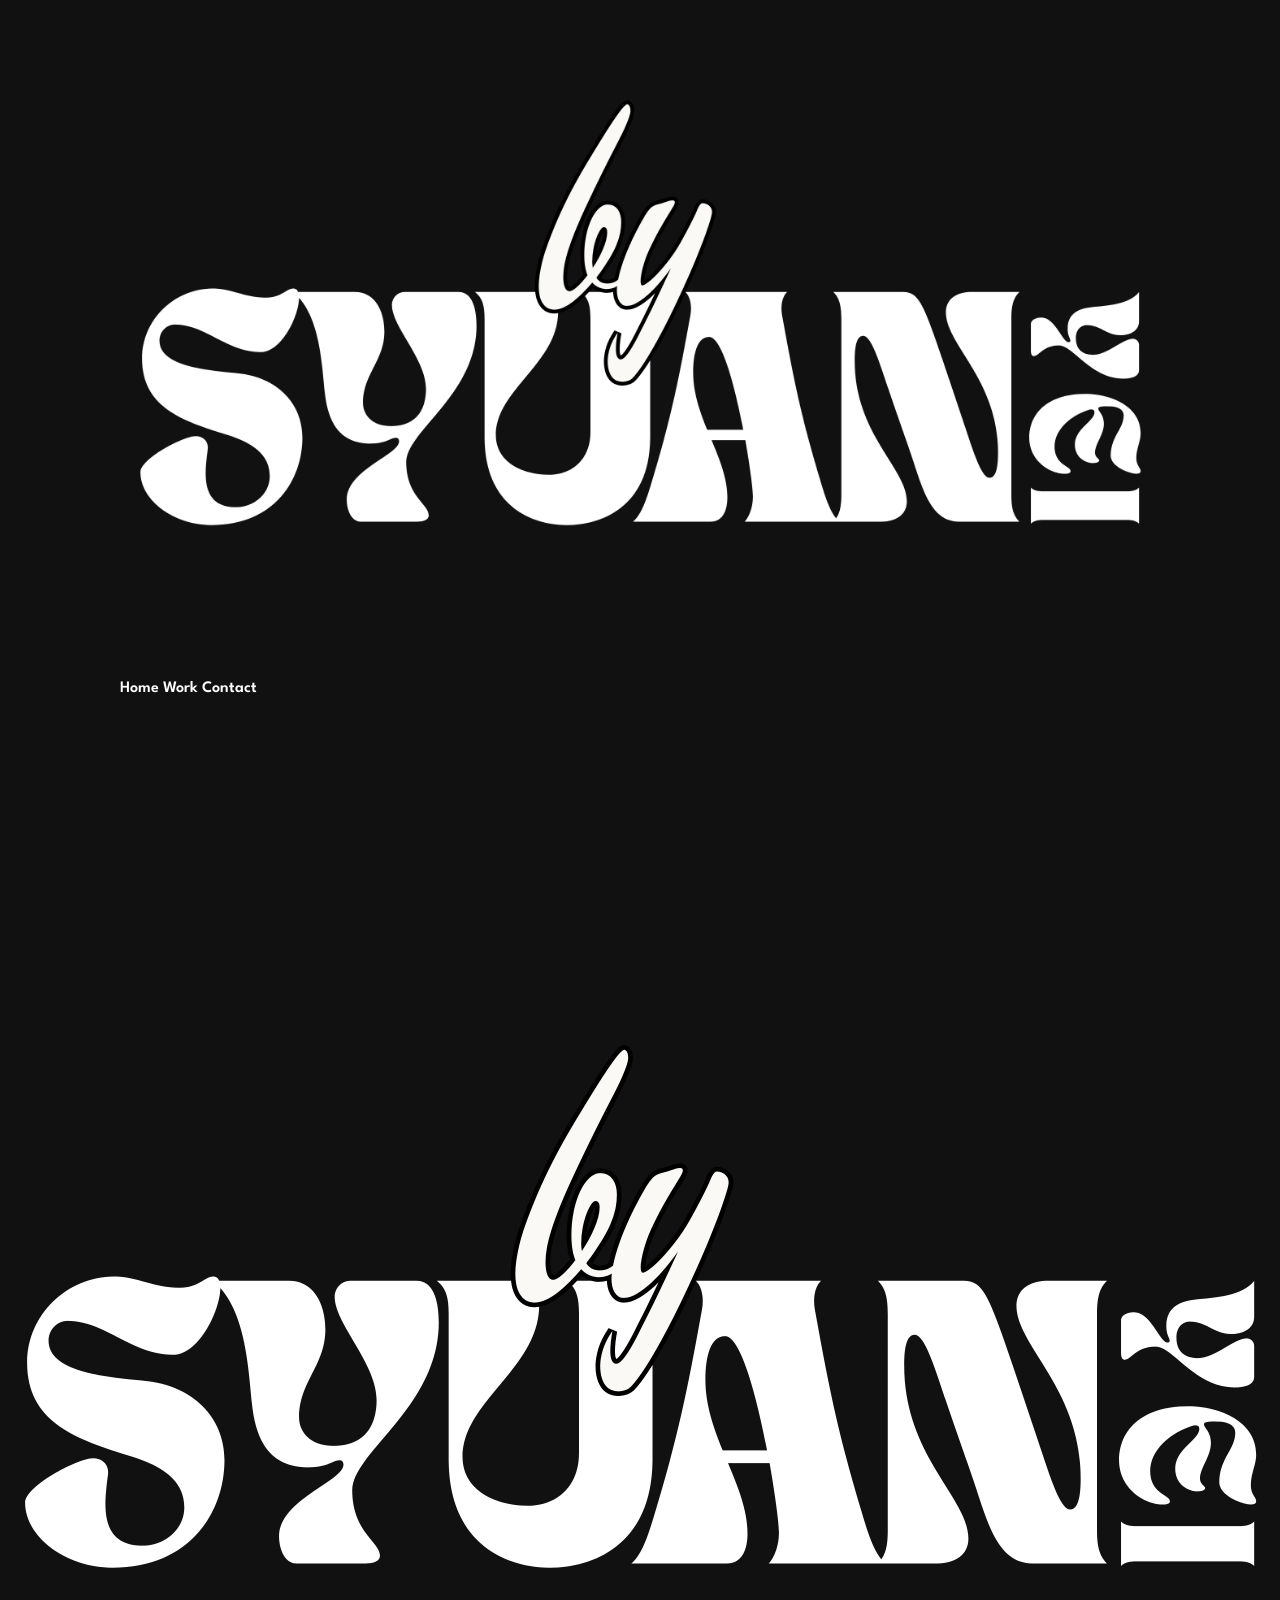
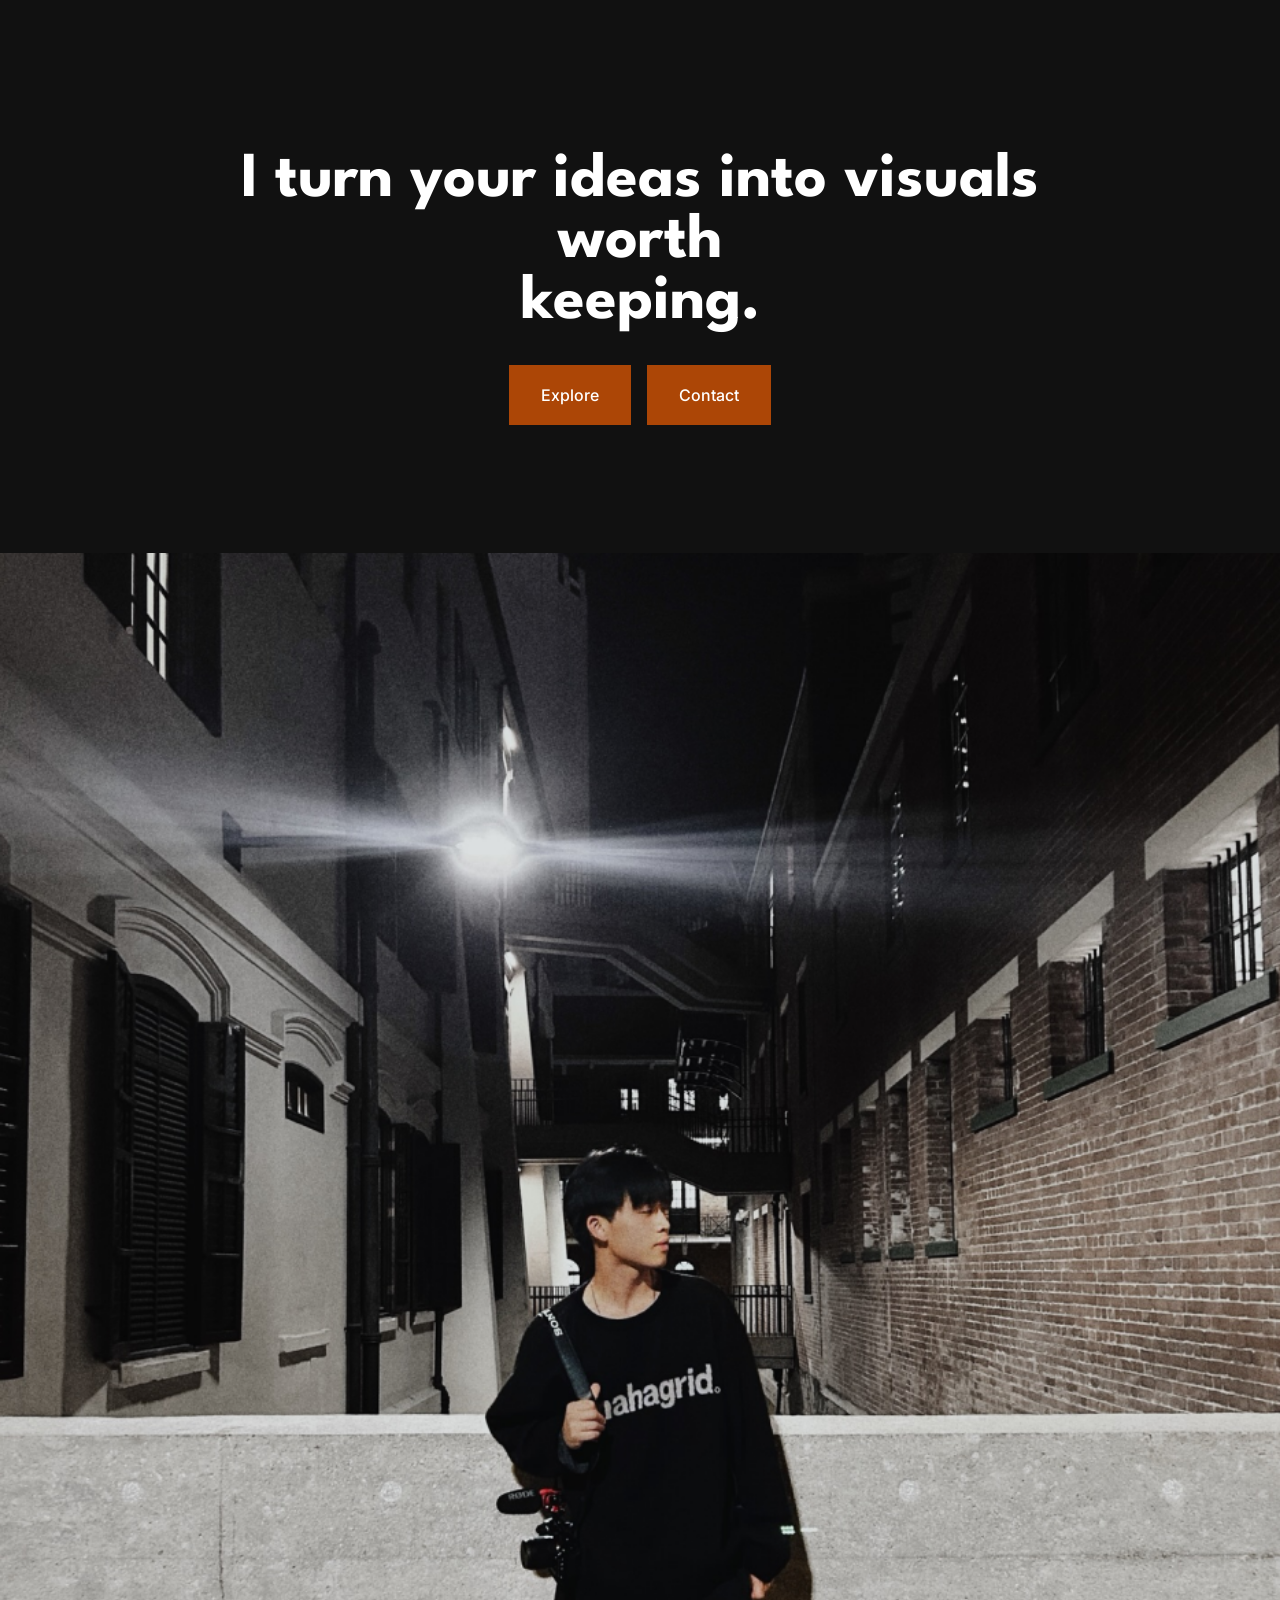
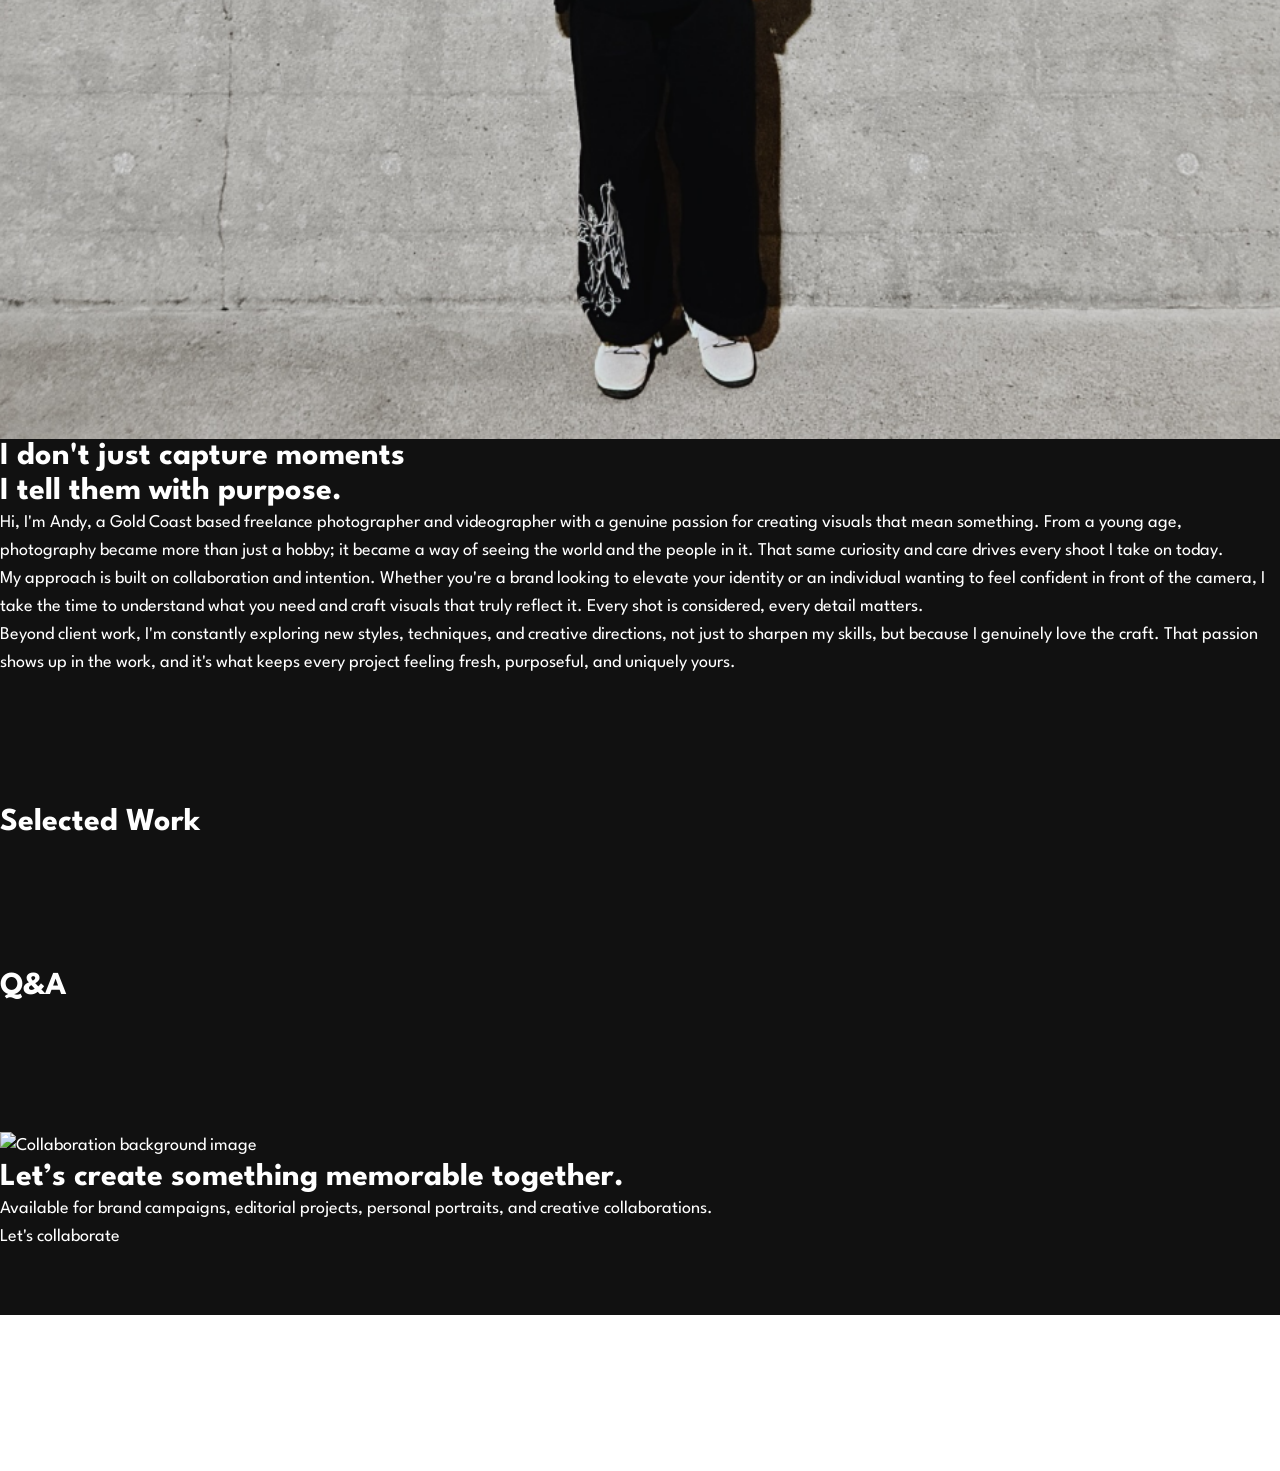
==== index.html @ 0659a0eb "Update index.html" ====
<!DOCTYPE html>
<html lang="en">
<head>
    <meta charset="UTF-8">
    <meta name="viewport" content="width=device-width, initial-scale=1.0">
    <title>BySyuan | Photography & Videography</title>
    <link rel="stylesheet" href="styles.css">
</head>
<body>

    <!-- Header -->
    <header class="site-header">
        <nav class="main-navigation">
            <a href="index.html" class="brand-logo">
                <img src="assets/images/logo.png" alt="BySyuan logo" class="nav-logo-image">
            </a>
            <div class="nav-links">
                <a href="#home">Home</a>
                <a href="#work">Work</a>
                <a href="#contact">Contact</a>
            </div>
        </nav>
    </header>

    <main class="homepage-content">

        <!-- Hero Section -->
        <section class="hero-section">
            <video class="hero-video" autoplay muted loop playsinline>
                <source src="assets/videos/hero reel.mp4" type="video/mp4">
            </video>

            <div class="hero-overlay"></div>

            <div class="hero-content-container">
                <div class="hero-brand-block">
                    <img src="assets/images/logo.png" alt="BySyuan logo" class="brand-mark-logo">
                </div>

                <div class="hero-text-content">
                    <h1 class="hero-heading">
                        I turn your ideas into visuals worth<br>
                        <span class="hero-break">keeping.</span>
                    </h1>
                    <div class="hero-actions">
                        <a href="#selected-work" class="cta-link cta-link--orange">Explore</a>
                        <a href="#contact" class="cta-link cta-link--white">Contact</a>
                    </div>
                </div>
            </div>
        </section>

        

        <!-- About Section -->
        <section class="about-section">
            <div class="about-wrapper">
                <div class="about-media-container">
                    <figure class="portrait-figure">
                        <img src="assets/images/about.png" alt="About photo" class="about-photo">
                    </figure>
                </div>
                <div class="about-content-container">
                    <h2 class="about-heading">I don't just capture moments<br>I tell them with purpose.</h2>

                    <p class="about-paragraph">Hi, I'm Andy, a Gold Coast based freelance photographer and videographer with a genuine passion for creating visuals that mean something. From a young age, photography became more than just a hobby; it became a way of seeing the world and the people in it. That same curiosity and care drives every shoot I take on today.</p>

                    <p class="about-paragraph">My approach is built on collaboration and intention. Whether you're a brand looking to elevate your identity or an individual wanting to feel confident in front of the camera, I take the time to understand what you need and craft visuals that truly reflect it. Every shot is considered, every detail matters.</p>

                    <p class="about-paragraph">Beyond client work, I'm constantly exploring new styles, techniques, and creative directions, not just to sharpen my skills, but because I genuinely love the craft. That passion shows up in the work, and it's what keeps every project feeling fresh, purposeful, and uniquely yours.</p>
                </div>
            </div>
        </section>

        <!-- Selected Work Section -->
        <section id="selected-work" class="selected-work-section">
            <div class="selected-work-wrapper">
                <header class="section-heading-block">
                    <h2 class="section-heading">Selected Work</h2>
                </header>
                <div class="projects-grid"></div>
            </div>
        </section>

        <!-- Q&A Section -->
        <section class="faq-section">
            <div class="faq-wrapper">
                <h2 class="faq-heading">Q&amp;A</h2>
            </div>
        </section>

        <!-- Collaboration CTA Section -->
        <section id="contact" class="collaboration-section">
            <figure class="collaboration-background-media">
                <img src="placeholder-collaboration.jpg" alt="Collaboration background image">
            </figure>
            <div class="collaboration-content-wrapper">
                <h2 class="collaboration-heading">Let’s create something memorable together.</h2>
                <p class="collaboration-supporting-copy">Available for brand campaigns, editorial projects, personal portraits, and creative collaborations.</p>
                <a href="mailto:hello@example.com" class="collaboration-link">Let's collaborate</a>
            </div>
        </section>

    </main>

    <!-- Footer -->
    <footer class="site-footer">
        <div class="footer-wrapper">
            <div class="footer-brand-area"><a href="index.html" class="footer-brand-link">BySyuan</a></div>
        </div>
    </footer>

</body>
</html>
---- styles.css ----
/* =====================================
   BYSYUAN DESIGN SYSTEM
===================================== */

@import url('https://fonts.googleapis.com/css2?family=Inter:wght@400;500;600&family=League+Spartan:wght@400;500;600;700;800&family=Roboto+Mono:wght@400;500&display=swap');

:root {

    /* Colours */
    --color-primary: #ffffff;
    --color-secondary: #DECFC2;
    --color-bg: #111111;
    --color-text: #ffffff;
    --color-nav-bg: #111111;
    --color-cta: #AC4606;
    --color-accent: #AC4606;

    /* Spacing */
    --space-xs: 4px;
    --space-sm: 8px;
    --space-md: 16px;
    --space-lg: 24px;
    --space-xl: 32px;
    --space-2xl: 48px;
    --space-3xl: 64px;

}

/* =====================================
   RESET
===================================== */

* {
    margin: 0;
    padding: 0;
    box-sizing: border-box;
}

body {
    background: var(--color-bg);
    color: var(--color-text);
    font-family: 'League Spartan', sans-serif;
    font-size: 18px;
    line-height: 28px;
}

img {
    display: block;
    width: 100%;
    height: auto;
}

a {
    text-decoration: none;
    color: inherit;
}

ul {
    list-style: none;
}

/* =====================================
   TYPOGRAPHY
===================================== */

h1 {
    font-family: 'League Spartan', sans-serif;
    font-size: 64px;
    line-height: 0.95;
    font-weight: 700;
    color: var(--color-primary);
}

h2 {
    font-family: 'League Spartan', sans-serif;
    font-size: 32px;
    line-height: 1.1;
    font-weight: 700;
    color: var(--color-primary);
}

h3 {
    font-family: 'League Spartan', sans-serif;
    font-size: 24px;
    font-weight: 600;
}

p {
    font-family: 'League Spartan', sans-serif;
    font-size: 18px;
    line-height: 28px;
}

.hero-description,
.project-description,
.faq-answer,
.footer-copy {
    font-family: 'Inter', sans-serif;
}

.project-meta,
.tag,
.metadata {
    font-family: 'Roboto Mono', monospace;
    font-size: 12px;
}

/* =====================================
   LAYOUT
===================================== */

.main-content {
    max-width: 1440px;
    margin: 0 auto;
    padding: 0 120px;
}

section {
    padding: var(--space-3xl) 0;
}

/* =====================================
   HEADER
===================================== */

.site-header {
    background: var(--color-nav-bg);
}

.main-navigation {
    max-width: 1440px;
    margin: 0 auto;
    padding: var(--space-lg) 120px;
}

.main-navigation ul {
    display: flex;
    align-items: center;
    gap: var(--space-xl);
}

.main-navigation a,
.main-navigation li {
    color: #ffffff;
    font-family: 'League Spartan', sans-serif;
    font-size: 16px;
    font-weight: 600;
}

/* =====================================
   HERO
===================================== */

.hero-section {
    padding-top: var(--space-3xl);
    padding-bottom: var(--space-3xl);
}

.hero-section h1 {
    max-width: 900px;
    margin-bottom: var(--space-xl);
}

.hero-section p {
    max-width: 640px;
    margin-bottom: var(--space-2xl);
}

.hero-content-container {
    text-align: center;
    margin: 0 auto;
}

.hero-heading {
    text-align: center;
    max-width: 1100px;
    margin: 0 auto 24px;
}

.hero-break {
    display: block;
}

.hero-actions {
    display: flex;
    justify-content: center;
    align-items: center;
    gap: 16px;
    margin-top: 32px;
}

.hero-supporting-copy {
    max-width: 700px;
    margin: 0 auto 32px;
    text-align: center;
}

/* =====================================
   BUTTONS
===================================== */

.cta-button,
.hero-section a {
    display: inline-block;
    background: var(--color-cta);
    color: #ffffff;
    padding: var(--space-md) var(--space-xl);
    font-family: 'Inter', sans-serif;
    font-size: 16px;
    font-weight: 500;
}

/* =====================================
   FEATURES
===================================== */

.features-section {
    display: flex;
    gap: var(--space-2xl);
}

.feature-card {
    flex: 1;
    background: var(--color-secondary);
    padding: var(--space-xl);
}

.feature-card h2 {
    margin-bottom: var(--space-md);
}

/* =====================================
   GALLERY
===================================== */

.gallery-section {
    display: grid;
    grid-template-columns: repeat(3, 1fr);
    gap: var(--space-xl);
}

.gallery-item {
    background: var(--color-secondary);
}

.gallery-item img {
    display: block;
    width: 100%;
    height: auto;
}

/* =====================================
   PROJECT STYLE BLOCKS
===================================== */

.project-card,
.content-card {
    background: var(--color-secondary);
    padding: var(--space-xl);
}

.project-card h3,
.content-card h3 {
    margin-bottom: var(--space-md);
}

.project-card p,
.content-card p {
    margin-top: var(--space-sm);
}

/* =====================================
   FAQ
===================================== */

.faq-section {
    padding-top: var(--space-3xl);
    padding-bottom: var(--space-3xl);
}

.faq-item {
    margin-bottom: var(--space-xl);
}

.faq-item summary {
    font-family: 'League Spartan', sans-serif;
    font-size: 24px;
    font-weight: 600;
    margin-bottom: var(--space-md);
}

.faq-answer {
    margin-top: var(--space-md);
}

/* =====================================
   FOOTER
===================================== */

.site-footer {
    background: var(--color-primary);
    color: #ffffff;
    padding: var(--space-3xl) 120px;
}

.site-footer p,
.site-footer a,
.site-footer li {
    color: #ffffff;
}

.footer-navigation {
    margin-top: var(--space-xl);
    margin-bottom: var(--space-xl);
}

.footer-navigation ul {
    display: flex;
    gap: var(--space-xl);
}

.social-media {
    display: flex;
    gap: var(--space-lg);
}
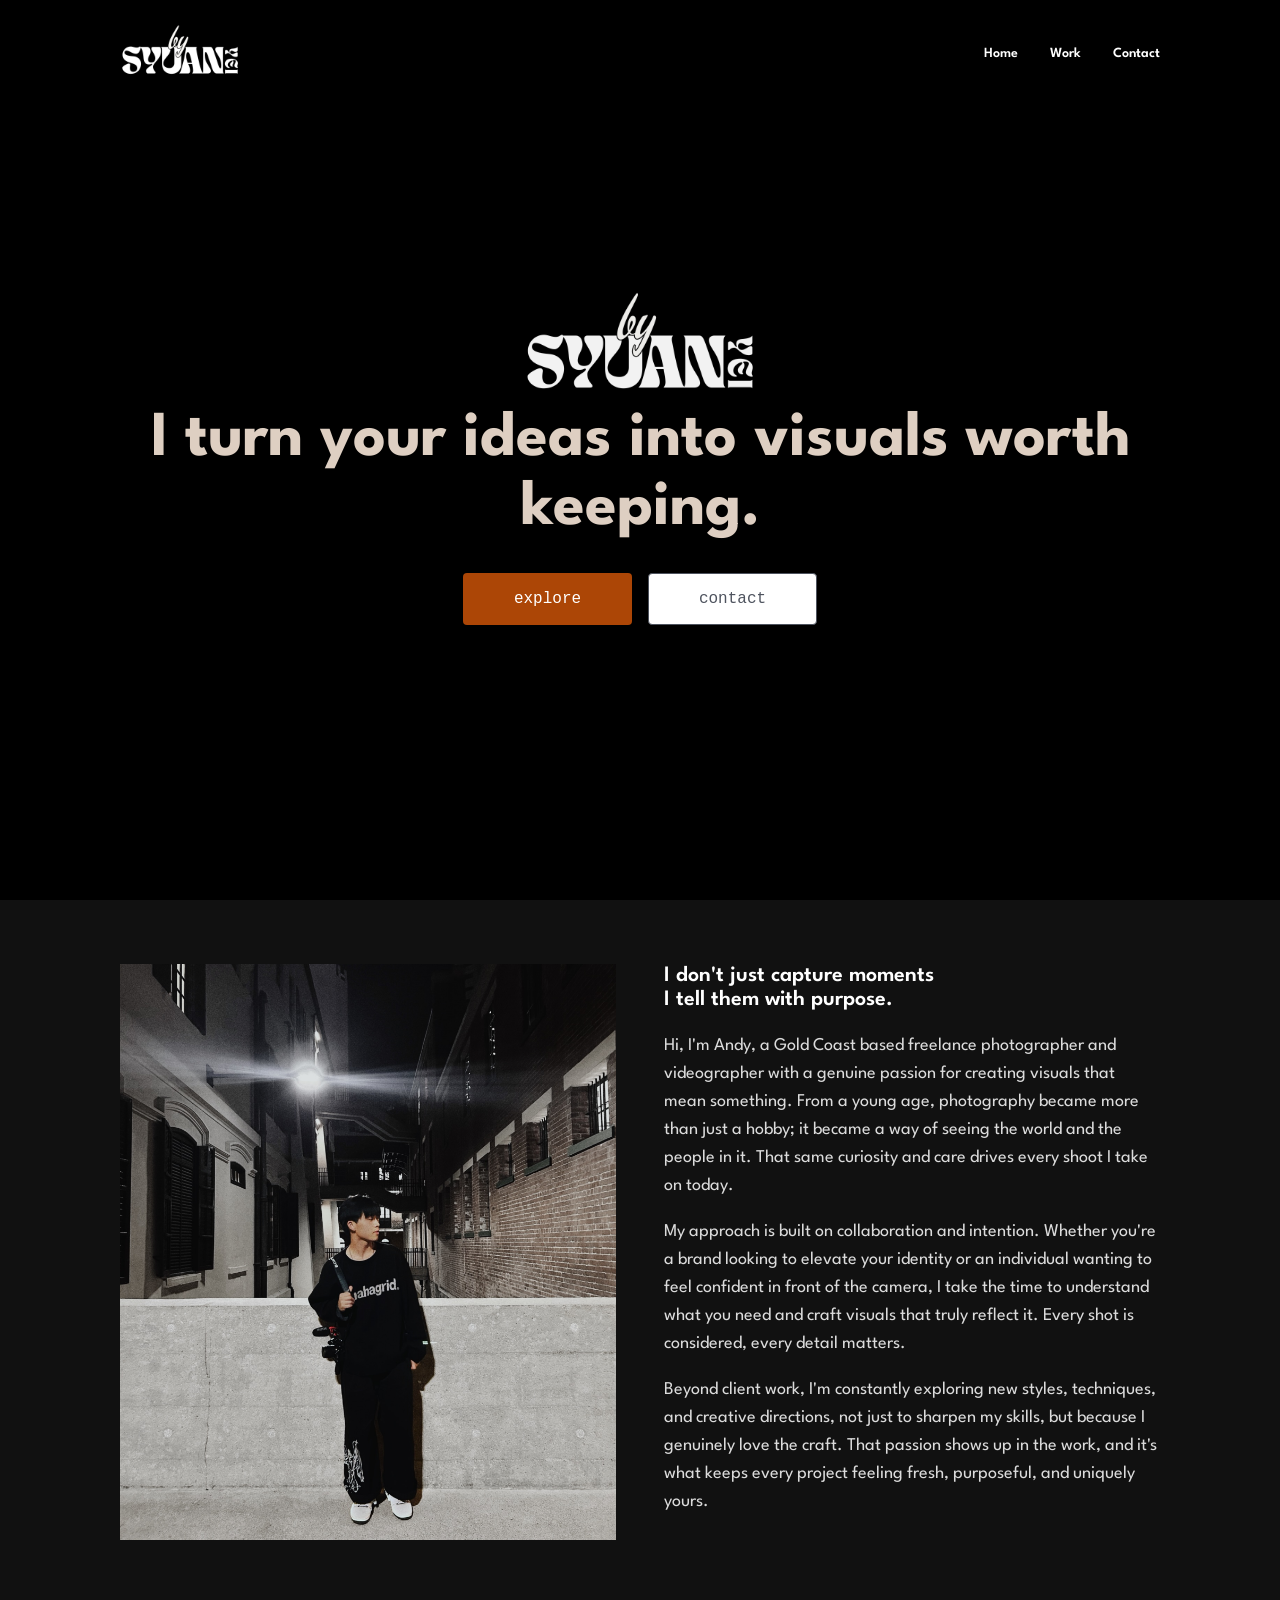
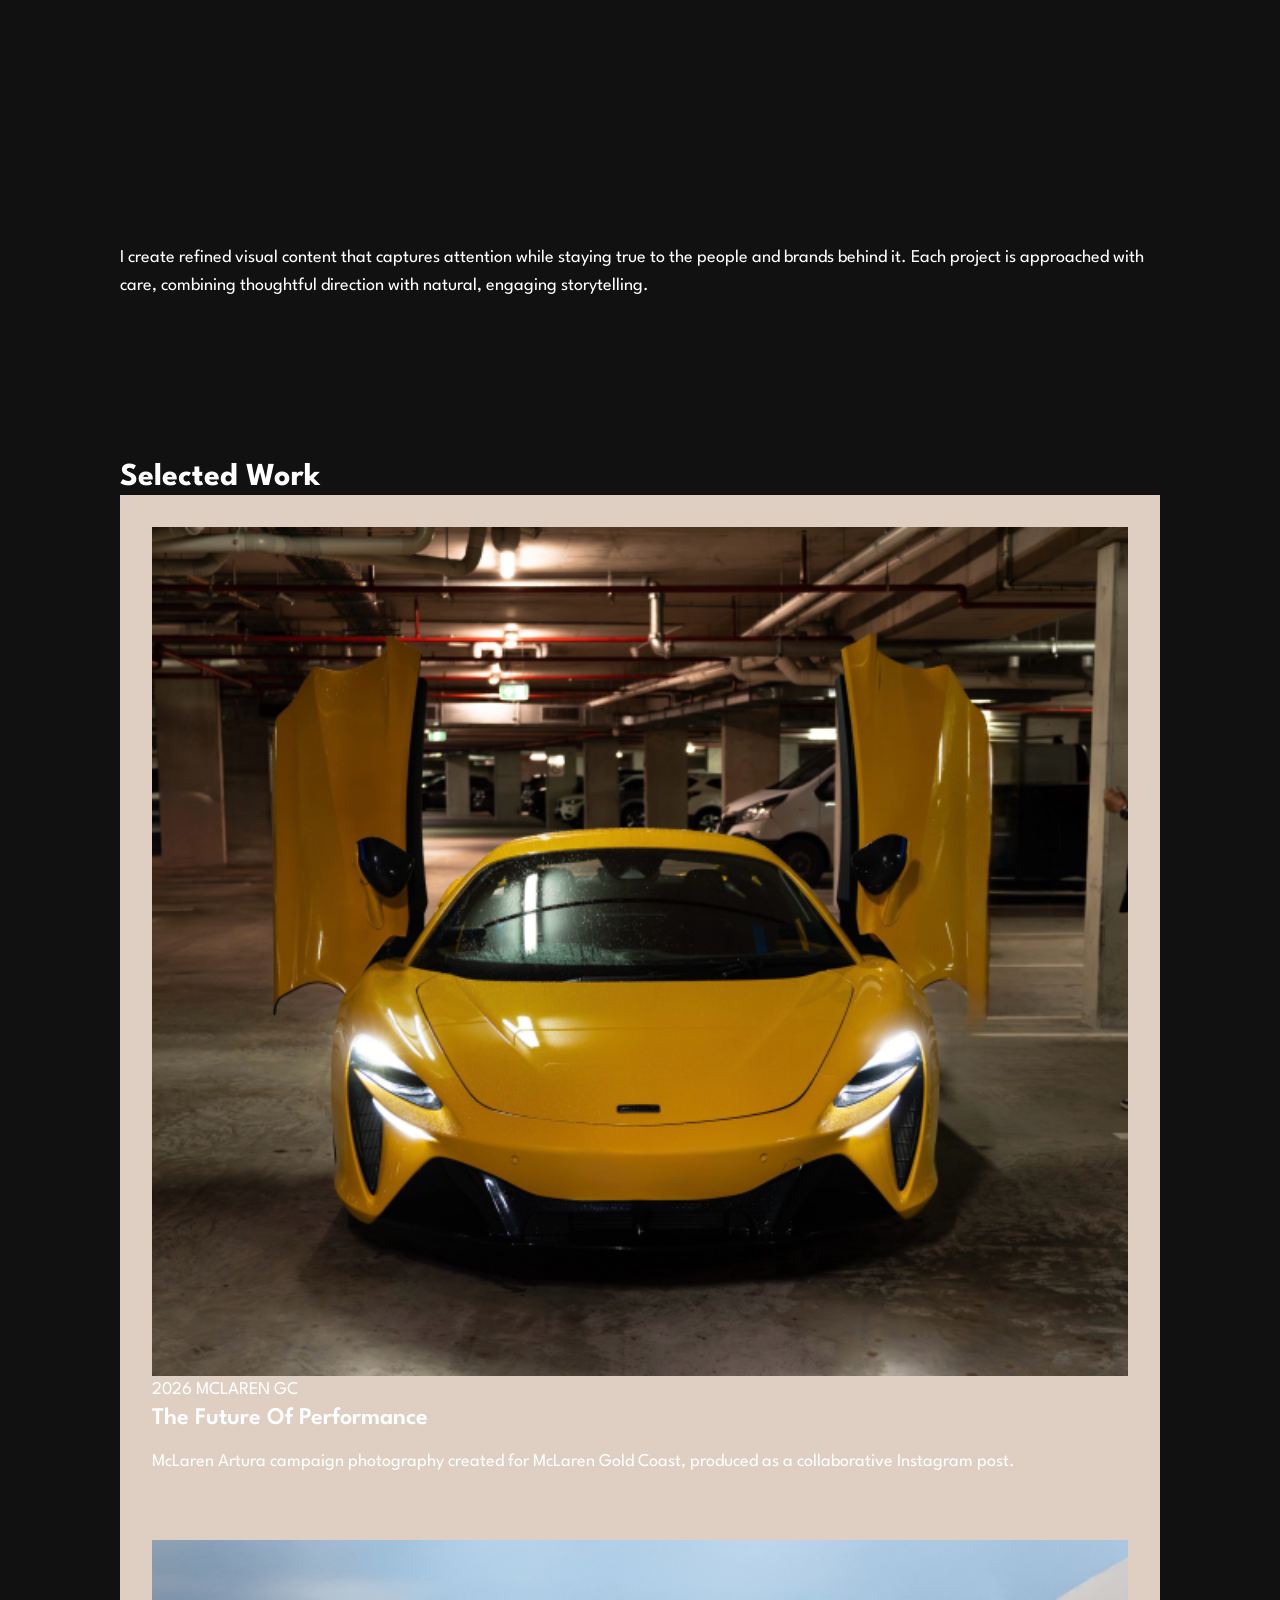
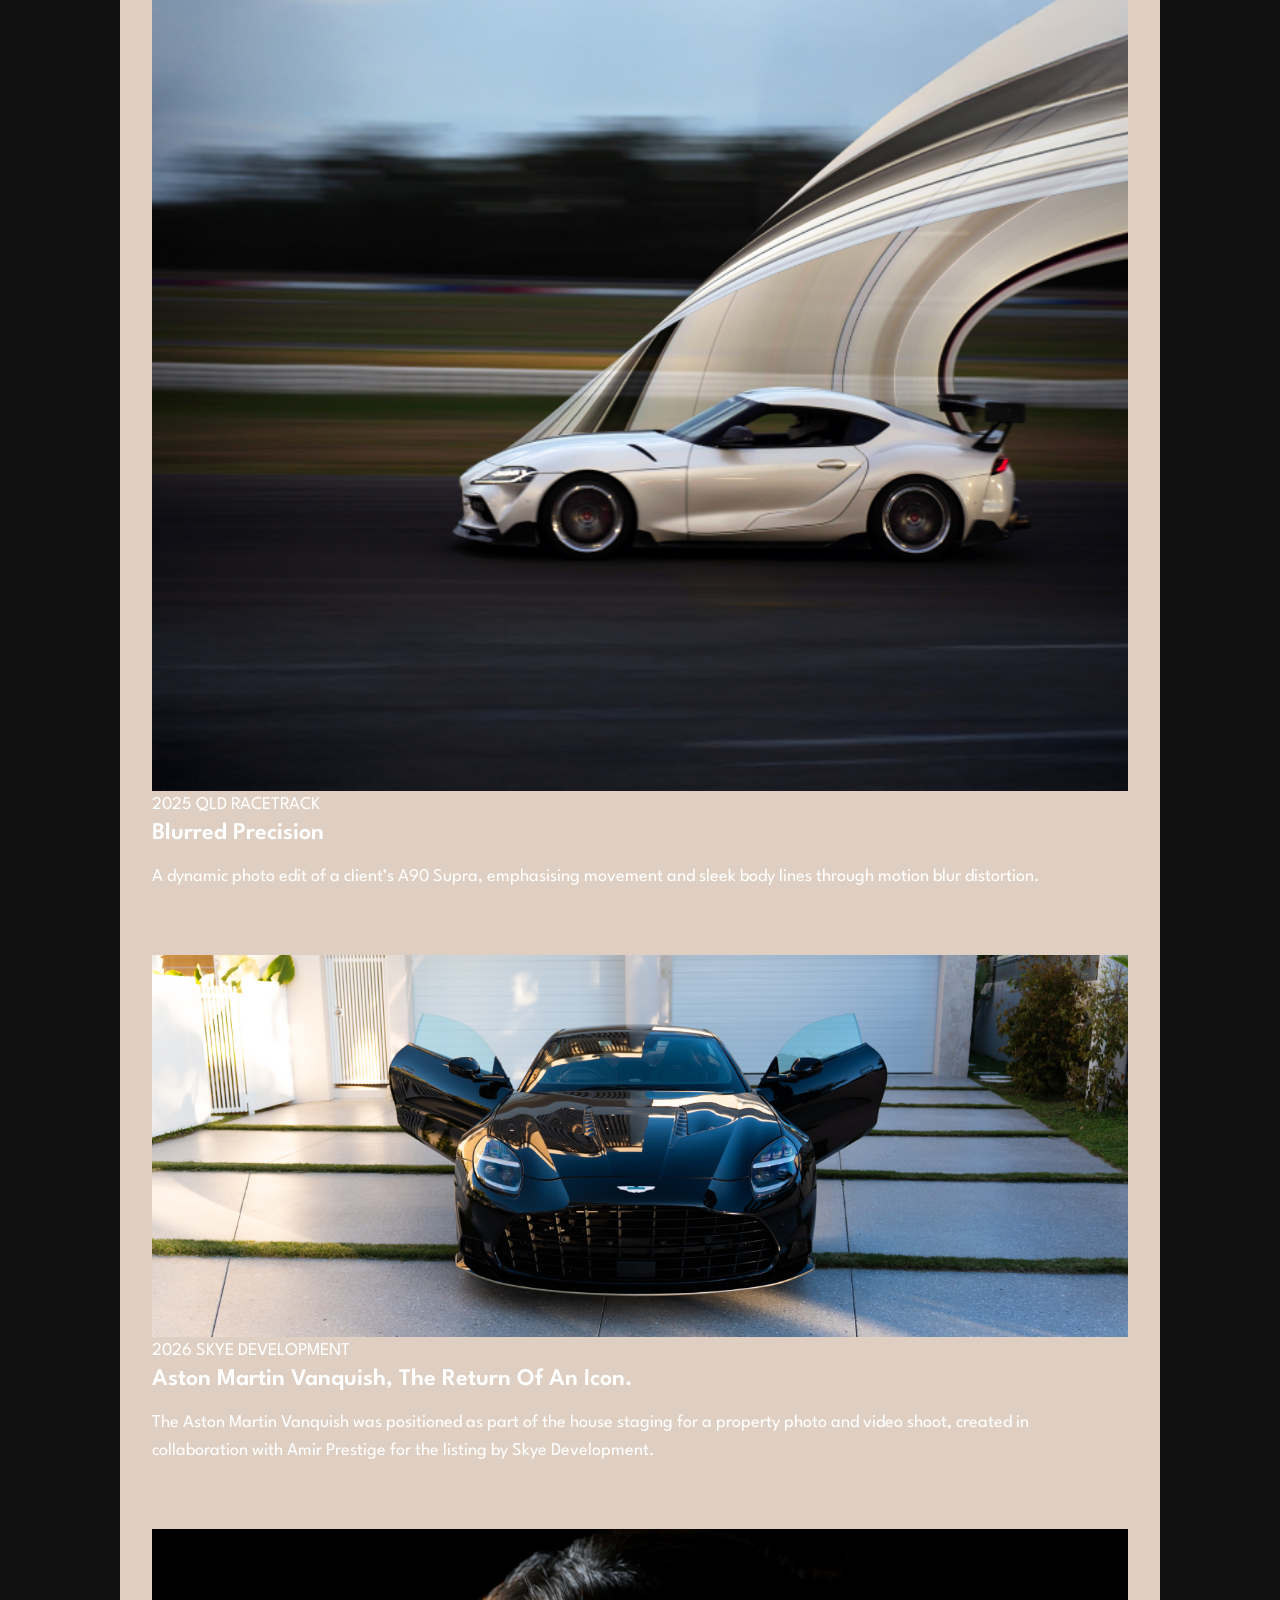
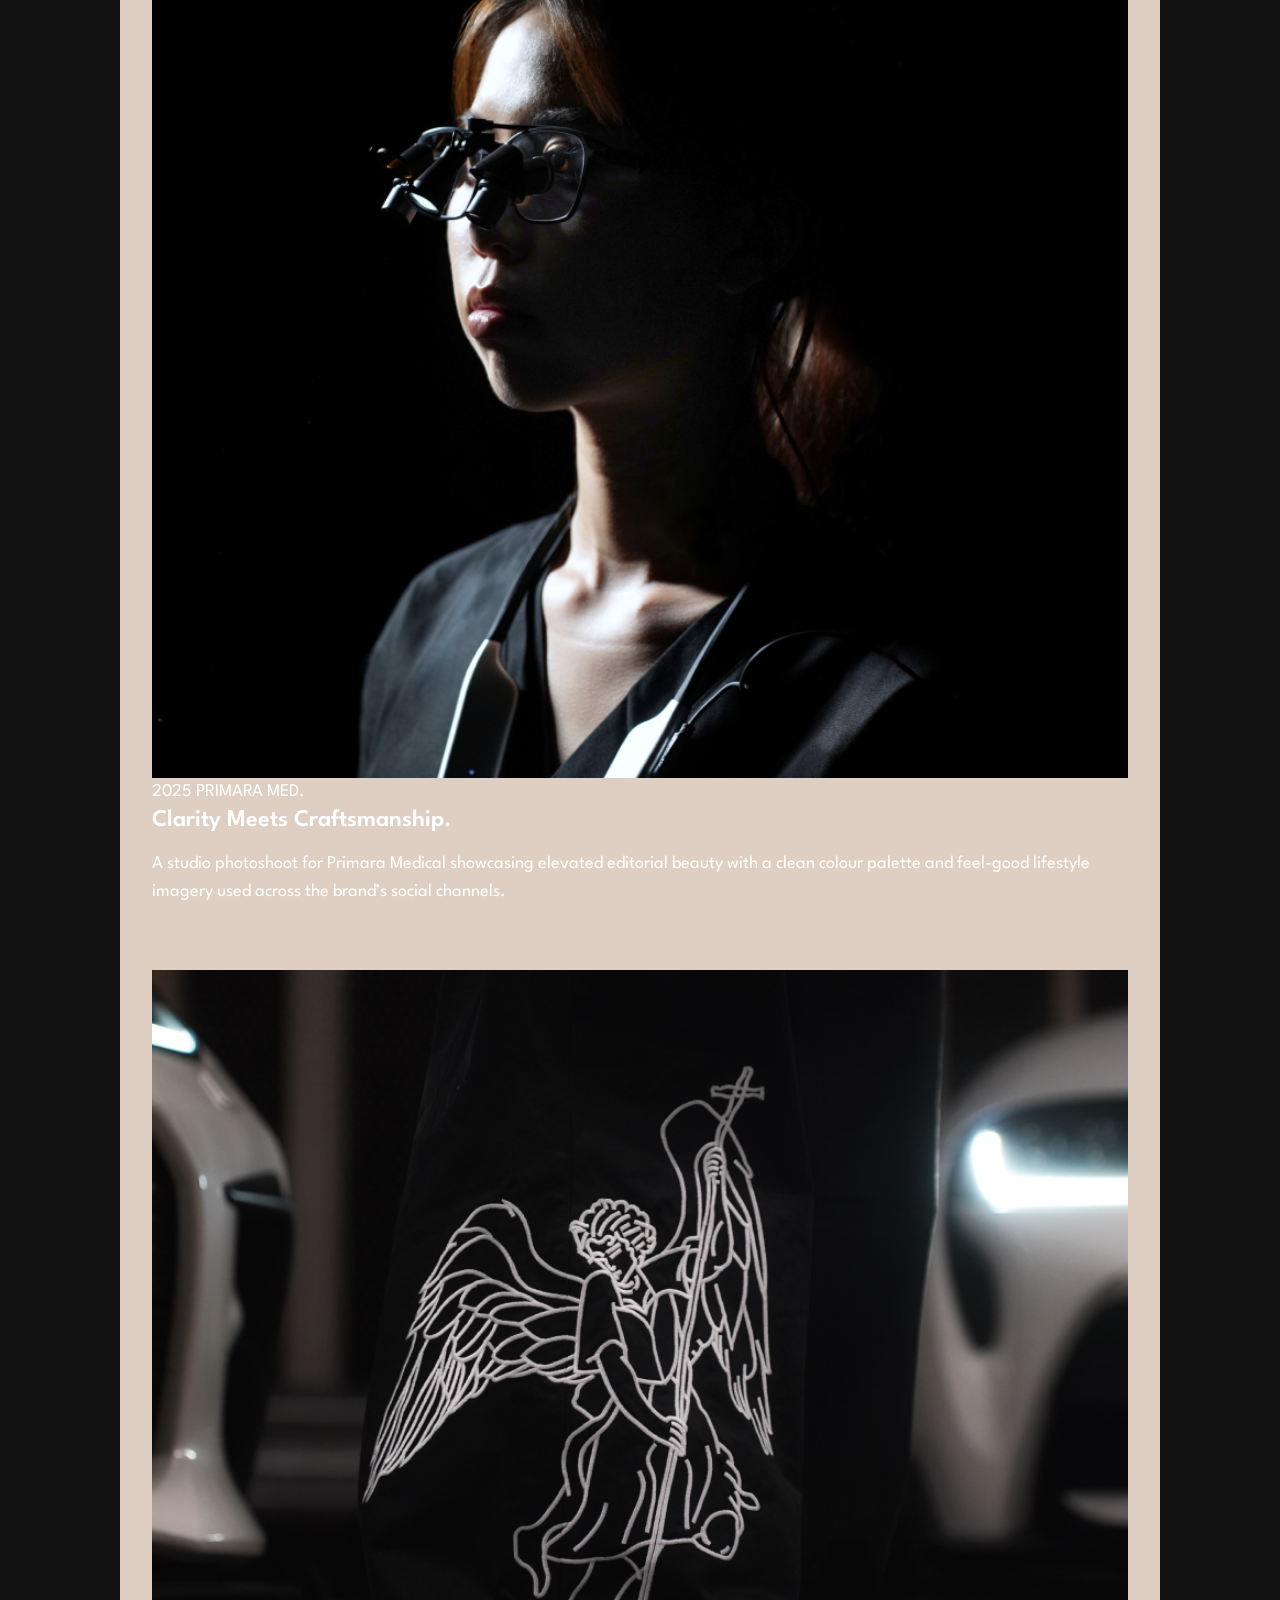
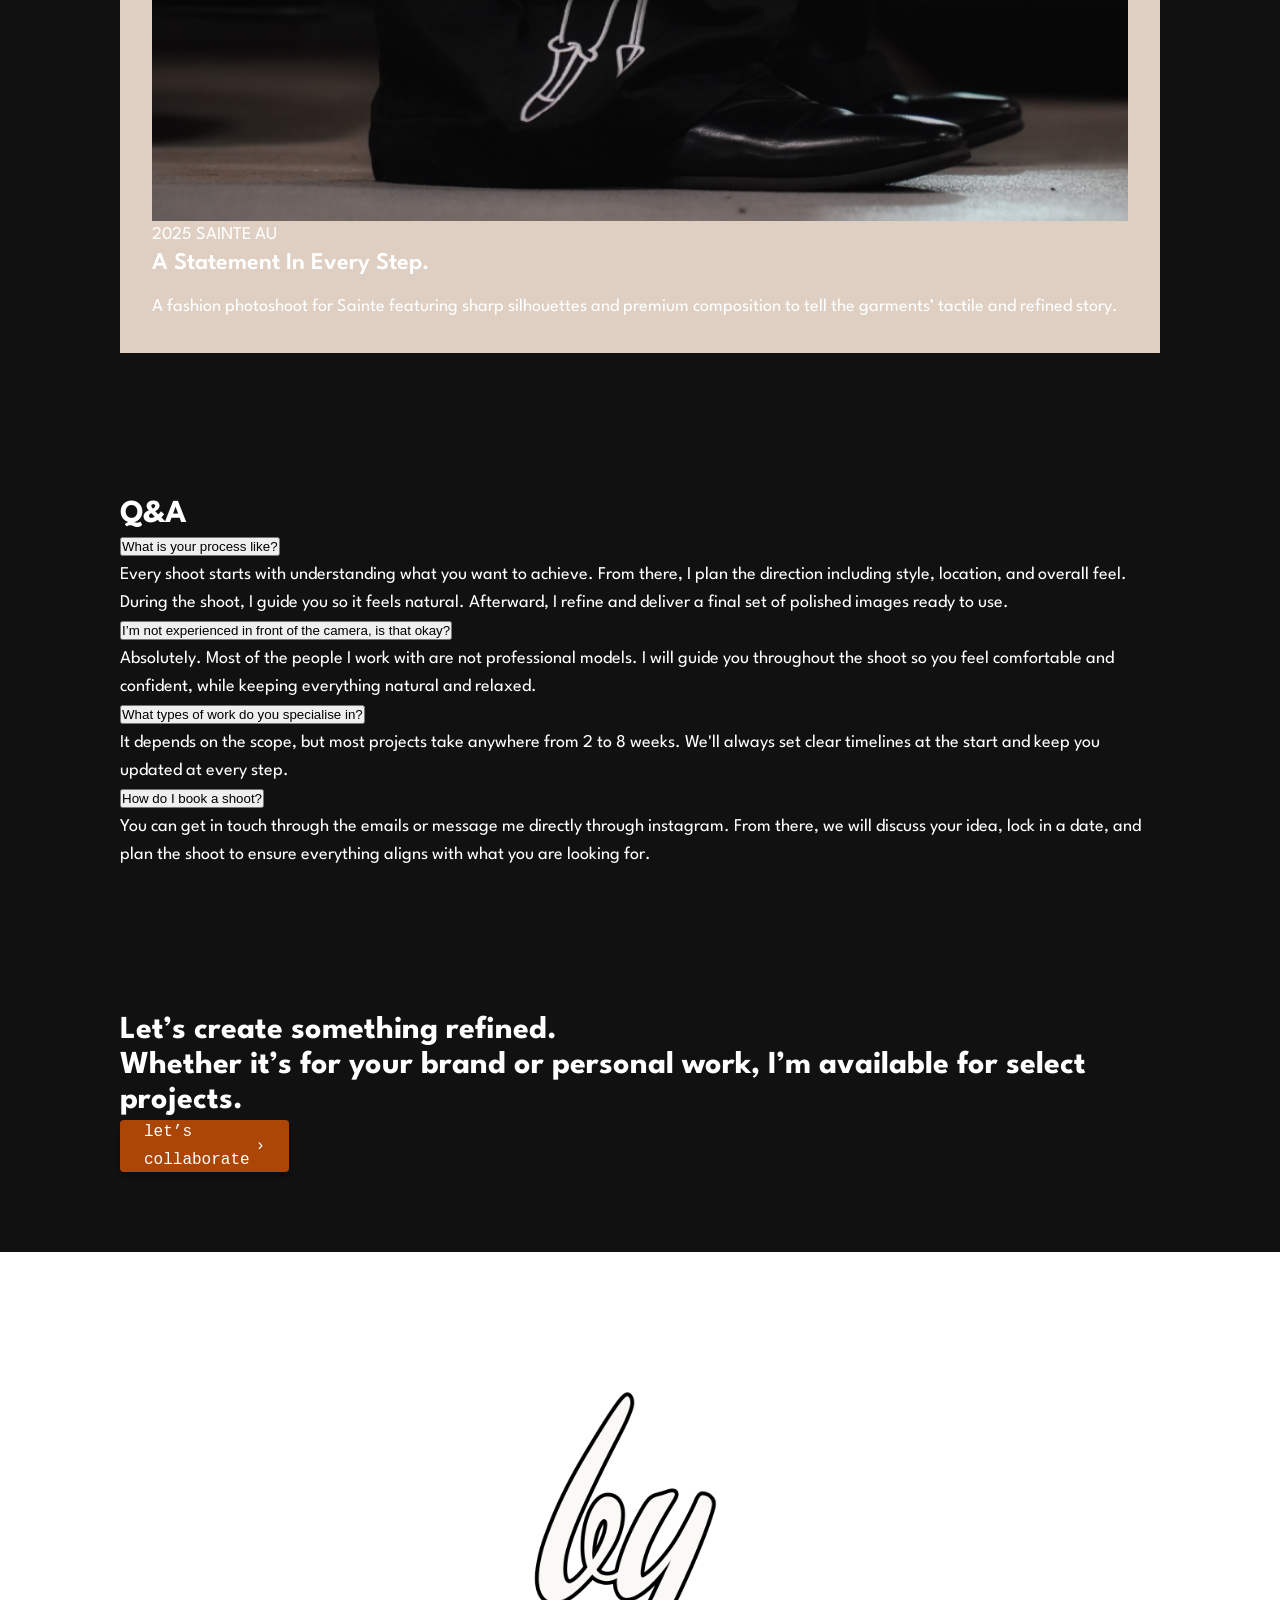
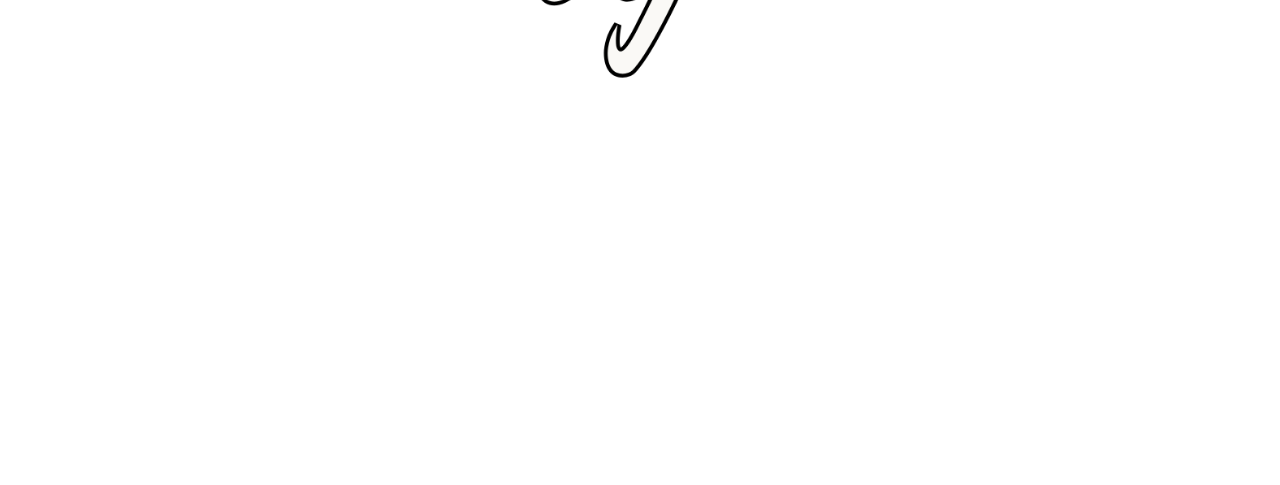
==== commit dbb614a7: "Update index.html" ====
--- a/index.html
+++ b/index.html
@@ -48,6 +48,9 @@
                     </div>
                 </div>
             </div>
+            <div class="hero-scroll-indicator" aria-hidden="true">
+                <span class="hero-scroll-arrow"></span>
+            </div>
         </section>
 
         
@@ -72,13 +75,93 @@
             </div>
         </section>
 
+        <!-- Brand Statement Section -->
+        <section class="brand-statement-section">
+            <div class="brand-statement-wrapper">
+                <figure class="brand-statement-media">
+                    <video class="brand-statement-video" autoplay muted loop playsinline>
+                        <source src="assets/videos/statement.mp4" type="video/mp4">
+                    </video>
+                </figure>
+                <div class="brand-statement-copy">
+                    <p>I create refined visual content that captures attention while staying true to the people and brands behind it. Each project is approached with care, combining thoughtful direction with natural, engaging storytelling.</p>
+                </div>
+            </div>
+        </section>
+
         <!-- Selected Work Section -->
         <section id="selected-work" class="selected-work-section">
             <div class="selected-work-wrapper">
                 <header class="section-heading-block">
                     <h2 class="section-heading">Selected Work</h2>
                 </header>
-                <div class="projects-grid"></div>
+                <div class="projects-grid">
+                    <article class="project-card project-card--portrait">
+                        <figure class="project-card-media">
+                            <img src="assets/images/selectedwork-1.png" alt="McLaren GC campaign">
+                        </figure>
+                        <div class="project-card-copy">
+                            <div class="project-card-labels">
+                                <span class="project-label">2026</span>
+                                <span class="project-label">MCLAREN GC</span>
+                            </div>
+                            <h3>The Future Of Performance</h3>
+                            <p>McLaren Artura campaign photography created for McLaren Gold Coast, produced as a collaborative Instagram post.</p>
+                        </div>
+                    </article>
+                    <article class="project-card project-card--portrait">
+                        <figure class="project-card-media">
+                            <img src="assets/images/selectedwork-2.png" alt="Blurred Precision">
+                        </figure>
+                        <div class="project-card-copy">
+                            <div class="project-card-labels">
+                                <span class="project-label">2025</span>
+                                <span class="project-label">QLD RACETRACK</span>
+                            </div>
+                            <h3>Blurred Precision</h3>
+                            <p>A dynamic photo edit of a client’s A90 Supra, emphasising movement and sleek body lines through motion blur distortion.</p>
+                        </div>
+                    </article>
+                    <article class="project-card project-card--landscape">
+                        <figure class="project-card-media">
+                            <img src="assets/images/selectedwork-3.png" alt="Aston Martin Vanquish">
+                        </figure>
+                        <div class="project-card-copy">
+                            <div class="project-card-labels">
+                                <span class="project-label">2026</span>
+                                <span class="project-label">SKYE DEVELOPMENT</span>
+                            </div>
+                            <h3>Aston Martin Vanquish, The Return Of An Icon.</h3>
+                            <p>The Aston Martin Vanquish was positioned as part of the house staging for a property photo and video shoot, created in collaboration with Amir Prestige for the listing by Skye Development.</p>
+                        </div>
+                    </article>
+                    <article class="project-card project-card--portrait">
+                        <figure class="project-card-media">
+                            <img src="assets/images/selectedwork-4.png" alt="Clarity Meets Craftsmanship">
+                        </figure>
+                        <div class="project-card-copy">
+                            <div class="project-card-labels">
+                                <span class="project-label">2025</span>
+                                <span class="project-label">PRIMARA MED.</span>
+                            </div>
+                            <h3>Clarity Meets Craftsmanship.</h3>
+                            <p>A studio photoshoot for Primara Medical showcasing elevated editorial beauty with a clean colour palette and feel-good lifestyle imagery used across the brand’s social channels.</p>
+                        </div>
+                    </article>
+                    <article class="project-card project-card--portrait">
+                        <figure class="project-card-media">
+                            <img src="assets/images/selectedwork-5.png" alt="A Statement In Every Step">
+                        </figure>
+                        <div class="project-card-copy">
+                            <div class="project-card-labels">
+                                <span class="project-label">2025</span>
+                                <span class="project-label">SAINTE AU</span>
+                            </div>
+                            <h3>A Statement In Every Step.</h3>
+                            <p>A fashion photoshoot for Sainte featuring sharp silhouettes and premium composition to tell the garments’ tactile and refined story.</p>
+                        </div>
+                    </article>
+                </div>
             </div>
         </section>
 
@@ -86,18 +169,45 @@
         <section class="faq-section">
             <div class="faq-wrapper">
                 <h2 class="faq-heading">Q&amp;A</h2>
+
+                <div class="accordion" id="faq-accordion">
+                    <div class="accordion-item">
+                        <button class="accordion-trigger" aria-expanded="false" aria-controls="faq-1" id="faq-1-btn">What is your process like?</button>
+                        <div id="faq-1" class="accordion-panel" role="region" aria-labelledby="faq-1-btn">
+                            <p>Every shoot starts with understanding what you want to achieve. From there, I plan the direction including style, location, and overall feel. During the shoot, I guide you so it feels natural. Afterward, I refine and deliver a final set of polished images ready to use.</p>
+                        </div>
+                    </div>
+
+                    <div class="accordion-item">
+                        <button class="accordion-trigger" aria-expanded="false" aria-controls="faq-2" id="faq-2-btn">I’m not experienced in front of the camera, is that okay?</button>
+                        <div id="faq-2" class="accordion-panel" role="region" aria-labelledby="faq-2-btn">
+                            <p>Absolutely. Most of the people I work with are not professional models. I will guide you throughout the shoot so you feel comfortable and confident, while keeping everything natural and relaxed.</p>
+                        </div>
+                    </div>
+
+                    <div class="accordion-item">
+                        <button class="accordion-trigger" aria-expanded="false" aria-controls="faq-3" id="faq-3-btn">What types of work do you specialise in?</button>
+                        <div id="faq-3" class="accordion-panel" role="region" aria-labelledby="faq-3-btn">
+                            <p>It depends on the scope, but most projects take anywhere from 2 to 8 weeks. We'll always set clear timelines at the start and keep you updated at every step.</p>
+                        </div>
+                    </div>
+
+                    <div class="accordion-item">
+                        <button class="accordion-trigger" aria-expanded="false" aria-controls="faq-4" id="faq-4-btn">How do I book a shoot?</button>
+                        <div id="faq-4" class="accordion-panel" role="region" aria-labelledby="faq-4-btn">
+                            <p>You can get in touch through the emails or message me directly through instagram. From there, we will discuss your idea, lock in a date, and plan the shoot to ensure everything aligns with what you are looking for.</p>
+                        </div>
+                    </div>
+                </div>
+
             </div>
         </section>
 
         <!-- Collaboration CTA Section -->
         <section id="contact" class="collaboration-section">
-            <figure class="collaboration-background-media">
-                <img src="placeholder-collaboration.jpg" alt="Collaboration background image">
-            </figure>
             <div class="collaboration-content-wrapper">
-                <h2 class="collaboration-heading">Let’s create something memorable together.</h2>
-                <p class="collaboration-supporting-copy">Available for brand campaigns, editorial projects, personal portraits, and creative collaborations.</p>
-                <a href="mailto:hello@example.com" class="collaboration-link">Let's collaborate</a>
+                <h2 class="collaboration-heading">Let’s create something refined.<br>Whether it’s for your brand or personal work, I’m available for select projects.</h2>
+                <a href="mailto:hello@example.com" class="cta-link cta-link--orange">let’s collaborate <span class="cta-btn-arrow">›</span></a>
             </div>
         </section>
 
@@ -106,9 +216,53 @@
     <!-- Footer -->
     <footer class="site-footer">
         <div class="footer-wrapper">
-            <div class="footer-brand-area"><a href="index.html" class="footer-brand-link">BySyuan</a></div>
+            <div class="footer-left">
+                <a href="index.html" class="footer-brand-link">
+                    <img src="assets/images/logo.png" alt="BySyuan logo" class="footer-logo">
+                </a>
+            </div>
+
+            <div class="footer-center">
+                <nav class="footer-nav" aria-label="Footer navigation">
+                    <a href="#">Terms</a>
+                    <a href="#">Privacy</a>
+                    <a href="#">Cookies</a>
+                </nav>
+            </div>
+
+            <div class="footer-right">
+                <div class="social-media">
+                    <a href="#" class="social-btn" aria-label="LinkedIn">in</a>
+                    <a href="#" class="social-btn" aria-label="Facebook">f</a>
+                    <a href="#" class="social-btn" aria-label="Website">↗</a>
+                </div>
+            </div>
         </div>
     </footer>
 
+    <script>
+    // Accessible accordion behaviour for Q&A
+    document.addEventListener('DOMContentLoaded', function () {
+        const accordion = document.getElementById('faq-accordion');
+        if (!accordion) return;
+        accordion.addEventListener('click', (e) => {
+            const btn = e.target.closest('.accordion-trigger');
+            if (!btn) return;
+            const expanded = btn.getAttribute('aria-expanded') === 'true';
+            btn.setAttribute('aria-expanded', String(!expanded));
+        });
+
+        // keyboard support (Enter / Space)
+        accordion.addEventListener('keydown', (e) => {
+            const btn = e.target.closest('.accordion-trigger');
+            if (!btn) return;
+            if (e.key === 'Enter' || e.key === ' ') {
+                e.preventDefault();
+                const expanded = btn.getAttribute('aria-expanded') === 'true';
+                btn.setAttribute('aria-expanded', String(!expanded));
+            }
+        });
+    });
+    </script>
 </body>
 </html>
--- a/styles.css
+++ b/styles.css
@@ -116,7 +116,7 @@
 }
 
 section {
-    padding: var(--space-3xl) 0;
+    padding: 80px 0;
 }
 
 /* =====================================
@@ -124,16 +124,24 @@
 ===================================== */
 
 .site-header {
-    background: var(--color-nav-bg);
+    background: transparent;
+    position: absolute;
+    top: 0;
+    left: 0;
+    right: 0;
+    z-index: 10;
 }
 
 .main-navigation {
+    display: flex;
+    justify-content: space-between;
+    align-items: center;
     max-width: 1440px;
     margin: 0 auto;
-    padding: var(--space-lg) 120px;
-}
-
-.main-navigation ul {
+    padding: 16px 120px;
+}
+
+.nav-links {
     display: flex;
     align-items: center;
     gap: var(--space-xl);
@@ -143,42 +151,116 @@
 .main-navigation li {
     color: #ffffff;
     font-family: 'League Spartan', sans-serif;
-    font-size: 16px;
+    font-size: 14px;
     font-weight: 600;
 }
 
+.brand-logo {
+    display: inline-flex;
+    align-items: center;
+    padding: 0;
+    margin: 0;
+}
+
+.nav-logo-image {
+    display: block;
+    width: 120px;
+    height: auto;
+}
+
 /* =====================================
    HERO
 ===================================== */
 
 .hero-section {
-    padding-top: var(--space-3xl);
-    padding-bottom: var(--space-3xl);
+    position: relative;
+    min-height: 100vh;
+    display: flex;
+    align-items: center;
+    justify-content: center;
+    overflow: hidden;
+    padding-top: calc(var(--space-3xl) * 0.7);
+    padding-bottom: calc(var(--space-3xl) * 0.7);
+    /* remove site side padding so hero is full-bleed */
+    padding-left: 0;
+    padding-right: 0;
+    background: #000;
+    width: 100vw;
+    left: 50%;
+    right: 50%;
+    margin-left: -50vw;
+    margin-right: -50vw;
+    box-sizing: border-box;
+}
+
+.hero-video {
+    position: absolute;
+    width: 100vw;
+    height: 100vh;
+    top: 50%;
+    left: 50%;
+    transform: translate(-50%, -50%);
+    object-fit: cover;
+    z-index: 0;
+}
+
+.hero-overlay {
+    position: absolute;
+    inset: 0;
+    background: linear-gradient(90deg, rgba(0,0,0,0.55) 0%, rgba(0,0,0,0.25) 100%);
+    z-index: 1;
+}
+
+.hero-content-container {
+    position: relative;
+    z-index: 2;
+    text-align: center;
+    margin: 0 auto;
+    padding: 0 24px;
+    max-width: 1100px;
+}
+
+.hero-brand-block {
+    margin-bottom: -12px;
+}
+
+.brand-mark-logo {
+    display: block;
+    width: clamp(165px, 26.565vw, 234.465px);
+    height: auto;
+    margin: 0 auto;
+    opacity: 0.95;
 }
 
 .hero-section h1 {
-    max-width: 900px;
-    margin-bottom: var(--space-xl);
+    max-width: 1400px;
+    margin: 0 auto var(--space-xl);
+    font-size: clamp(2.75rem, 5vw, 4.25rem);
+    line-height: 0.95;
+    color: #DECFC2;
 }
 
 .hero-section p {
     max-width: 640px;
-    margin-bottom: var(--space-2xl);
-}
-
-.hero-content-container {
-    text-align: center;
-    margin: 0 auto;
+    margin: 0 auto var(--space-2xl);
 }
 
 .hero-heading {
     text-align: center;
     max-width: 1100px;
     margin: 0 auto 24px;
+    white-space: normal;
+}
+
+.hero-heading br {
+    display: block;
+    line-height: 0;
 }
 
 .hero-break {
     display: block;
+    margin-top: 6px;
+    line-height: 1;
 }
 
 .hero-actions {
@@ -193,21 +275,130 @@
     max-width: 700px;
     margin: 0 auto 32px;
     text-align: center;
+    color: rgba(255,255,255,0.9);
+}
+
+/* =====================================
+   ABOUT
+===================================== */
+
+.about-section {
+    padding: var(--space-3xl) 0;
+}
+
+.about-wrapper {
+    max-width: 1200px;
+    margin: 0 auto;
+    display: grid;
+    grid-template-columns: 1fr 1fr;
+    gap: 48px;
+    align-items: start;
+}
+
+.about-media-container {
+    display: flex;
+    align-items: center;
+    justify-content: center;
+}
+
+.about-photo {
+    width: 100%;
+    max-width: 560px;
+    height: auto;
+    display: block;
+    object-fit: cover;
+    box-shadow: 0 0 0 1px rgba(255,255,255,0.02) inset;
+}
+
+.about-content-container {
+    color: #ffffff;
+    font-family: 'League Spartan', sans-serif;
+    font-weight: 400;
+    font-size: 18px;
+}
+
+.about-heading {
+    font-family: 'League Spartan', sans-serif;
+    font-size: 22px;
+    line-height: 1.1;
+    font-weight: 600;
+    color: #ffffff;
+    margin-bottom: 20px;
+}
+
+.about-paragraph {
+    /* body text uses League Spartan regular at 18px per request */
+    color: rgba(255,255,255,0.85);
+    margin-bottom: 18px;
+    max-width: 520px;
+}
+
+@media (max-width: 900px) {
+    .about-wrapper {
+        grid-template-columns: 1fr;
+        gap: 24px;
+    }
+    .brand-mark-logo {
+        width: clamp(120px, 28vw, 180px);
+    }
+}
+
+@media (max-width: 900px) {
+    .hero-section {
+        /* match the reduced site padding on small screens */
+        left: -24px;
+        width: calc(100% + 48px);
+    }
+}
+
+/* Site-wide horizontal padding and responsive adjustments */
+.homepage-content {
+    padding: 0 120px;
+}
+
+@media (max-width: 900px) {
+    .homepage-content {
+        padding: 0 24px;
+    }
+    .main-navigation {
+        padding: 12px 24px;
+    }
 }
 
 /* =====================================
    BUTTONS
 ===================================== */
 
-.cta-button,
-.hero-section a {
-    display: inline-block;
+.cta-link {
+    display: inline-flex;
+    align-items: center;
+    justify-content: center;
+    padding: 0 24px;
+    width: 169px;
+    height: 52px;
+    font-family: 'Roboto Mono', monospace;
+    font-size: 16px;
+    font-weight: 400;
+    border-radius: 4px;
+    box-shadow: 0 4px 4px rgba(0, 0, 0, 0.25);
+    text-transform: lowercase;
+    transition: transform 0.2s ease, opacity 0.2s ease;
+}
+
+.cta-link--orange {
     background: var(--color-cta);
     color: #ffffff;
-    padding: var(--space-md) var(--space-xl);
-    font-family: 'Inter', sans-serif;
-    font-size: 16px;
-    font-weight: 500;
+}
+
+.cta-link--white {
+    background: #ffffff;
+    color: #4E535E;
+    border: 1px solid #4E535E;
+}
+
+.cta-link:hover {
+    transform: translateY(-1px);
+    opacity: 0.95;
 }
 
 /* =====================================
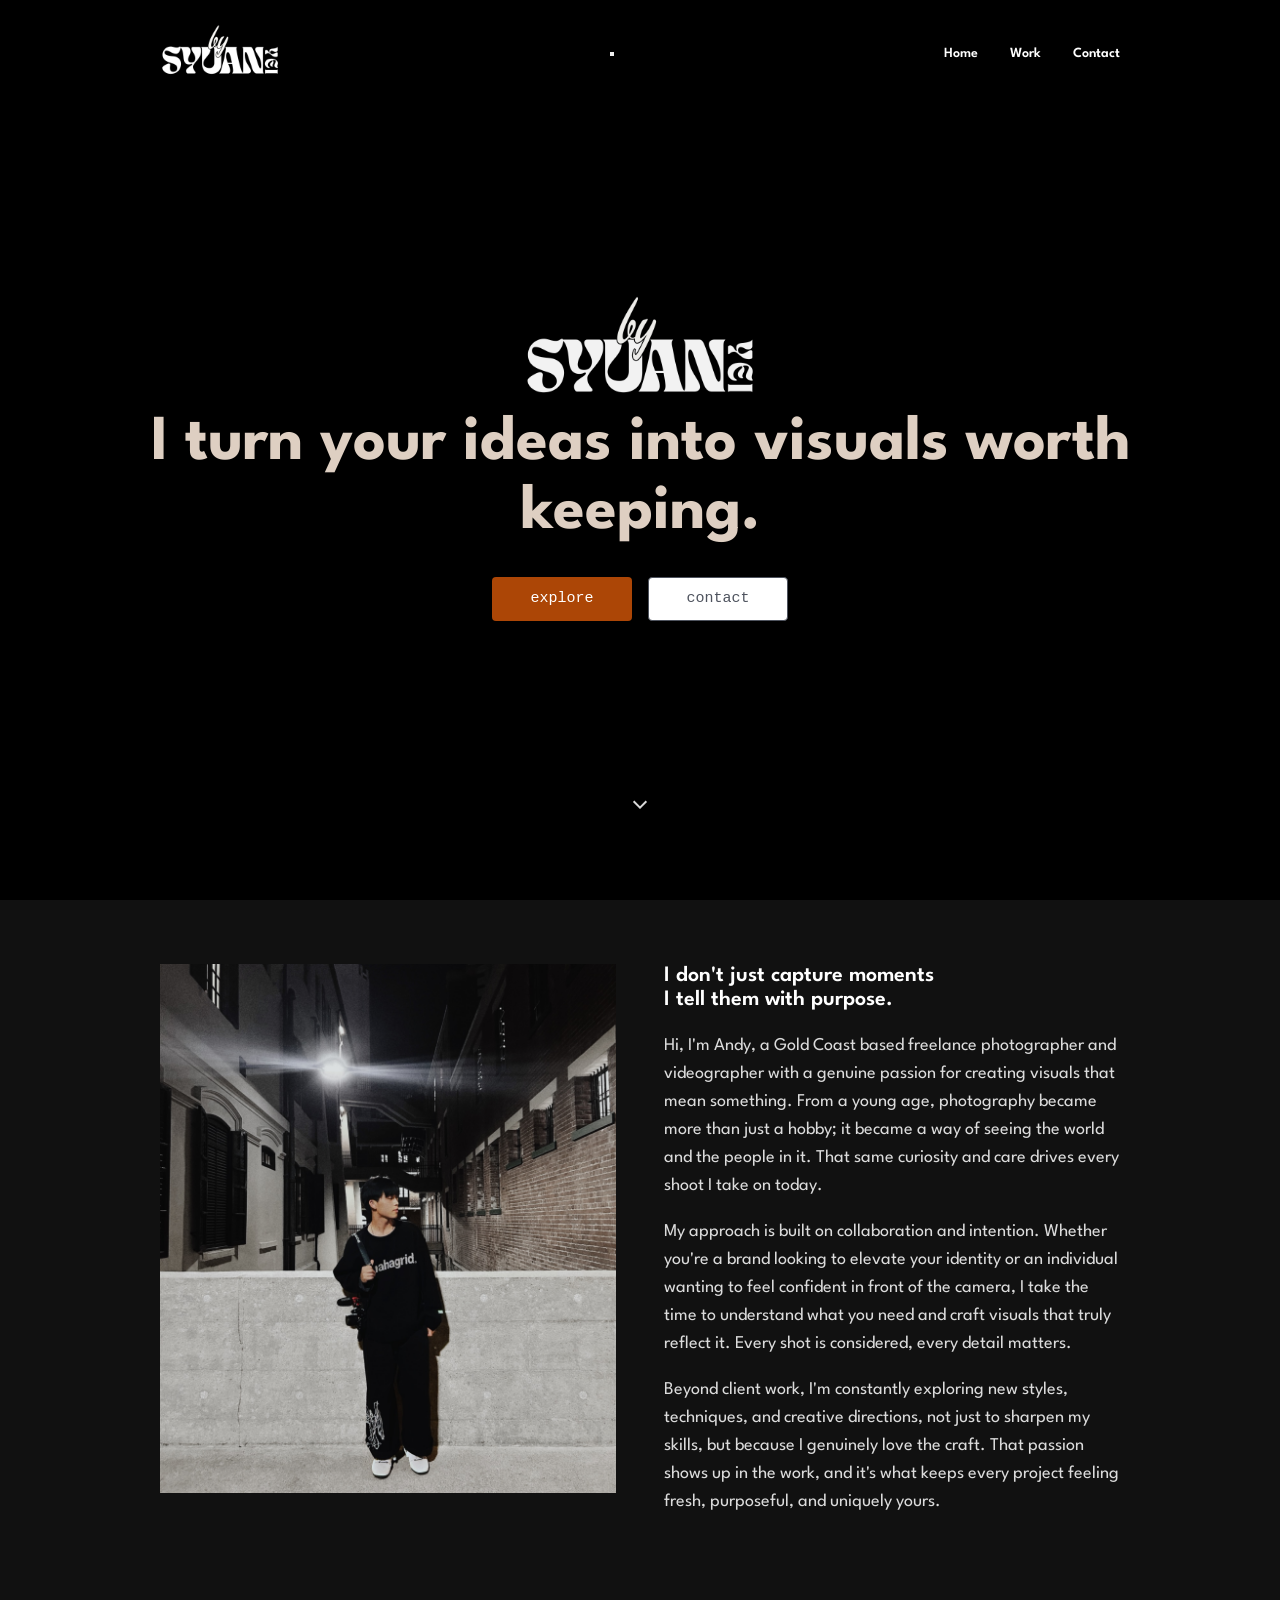
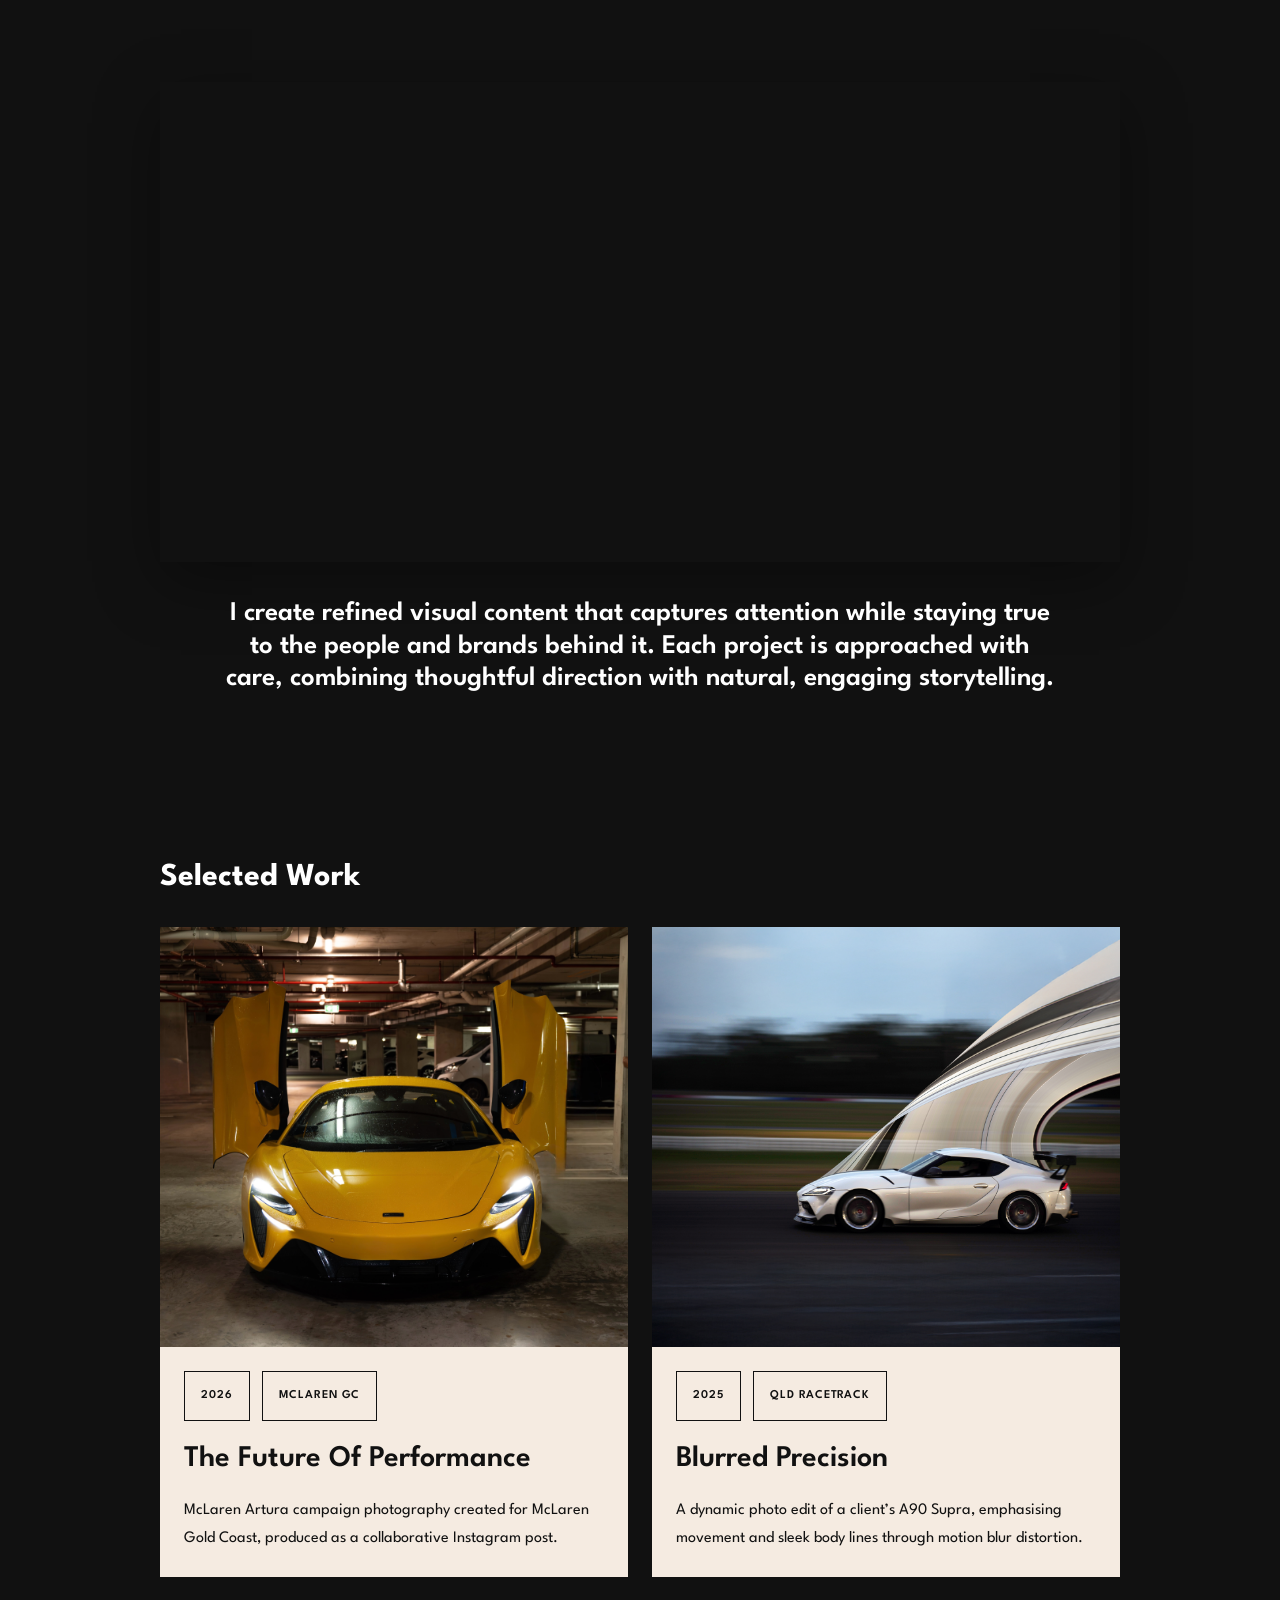
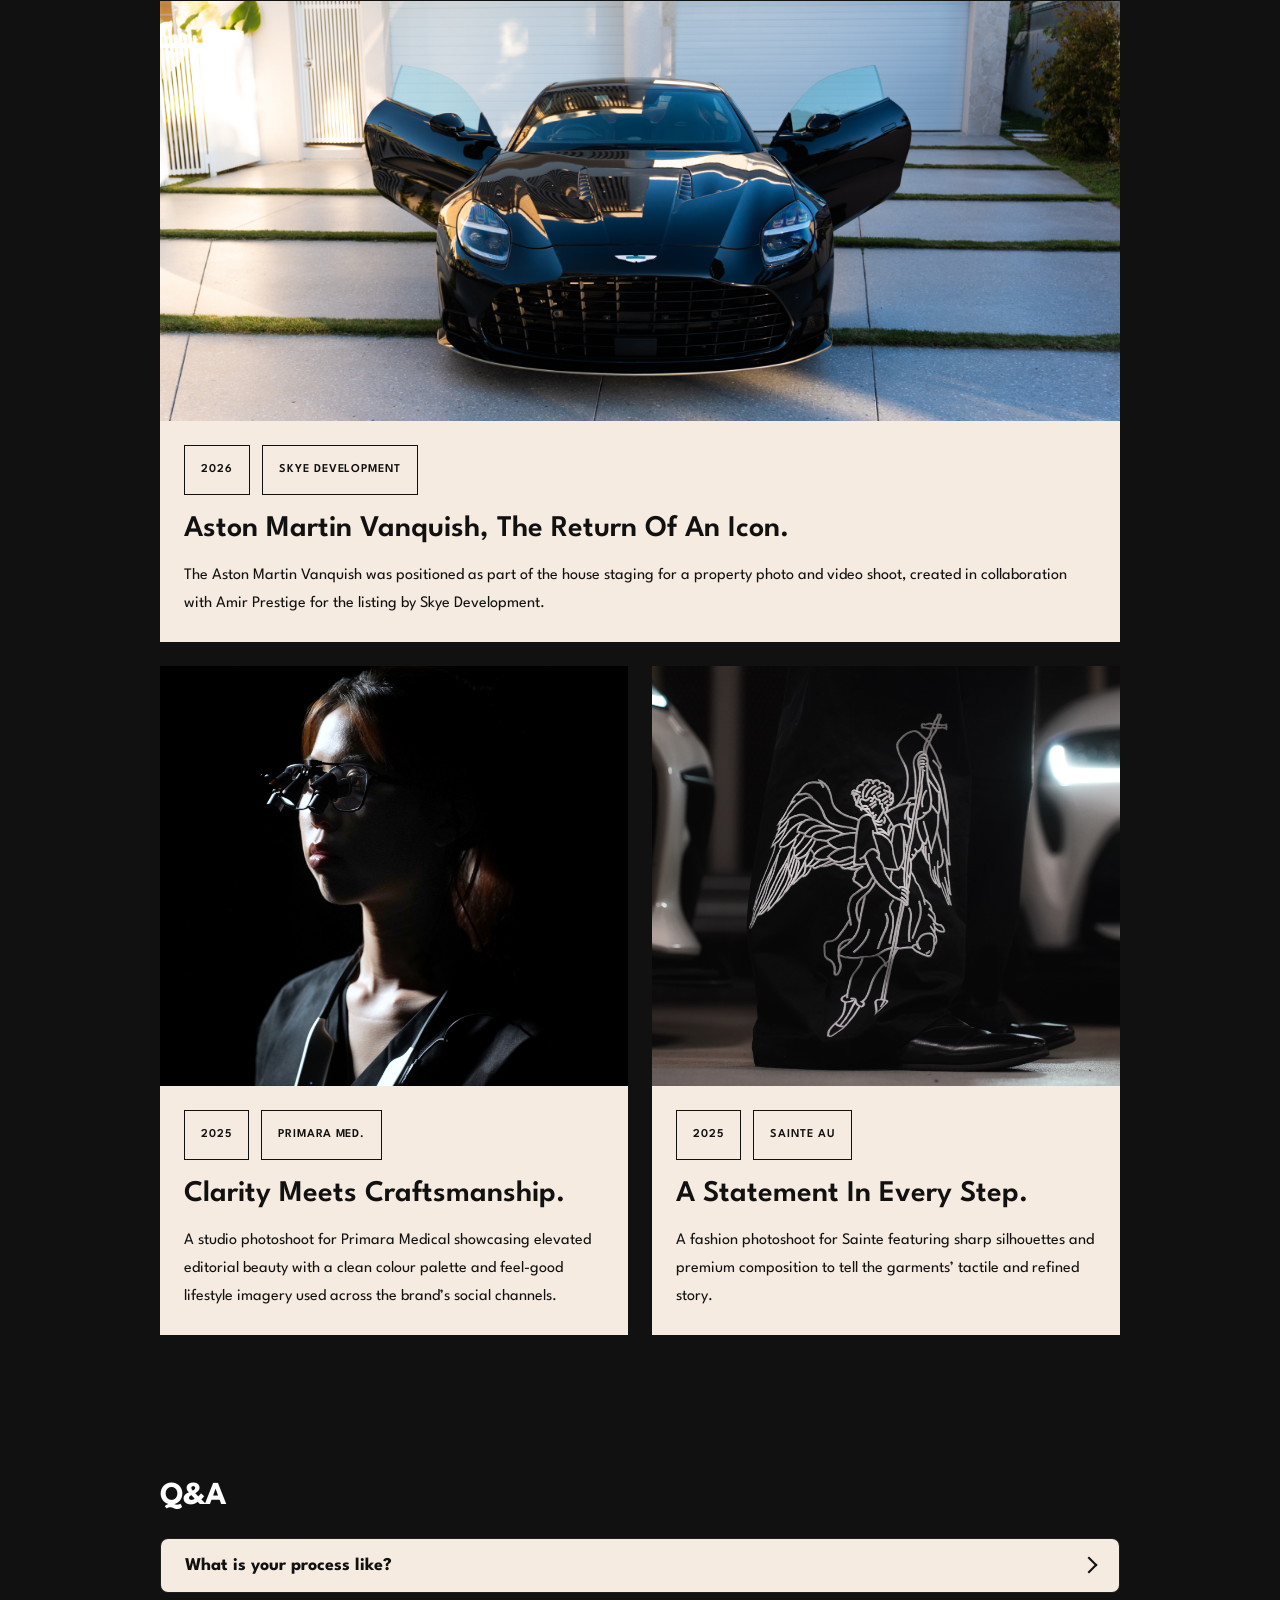
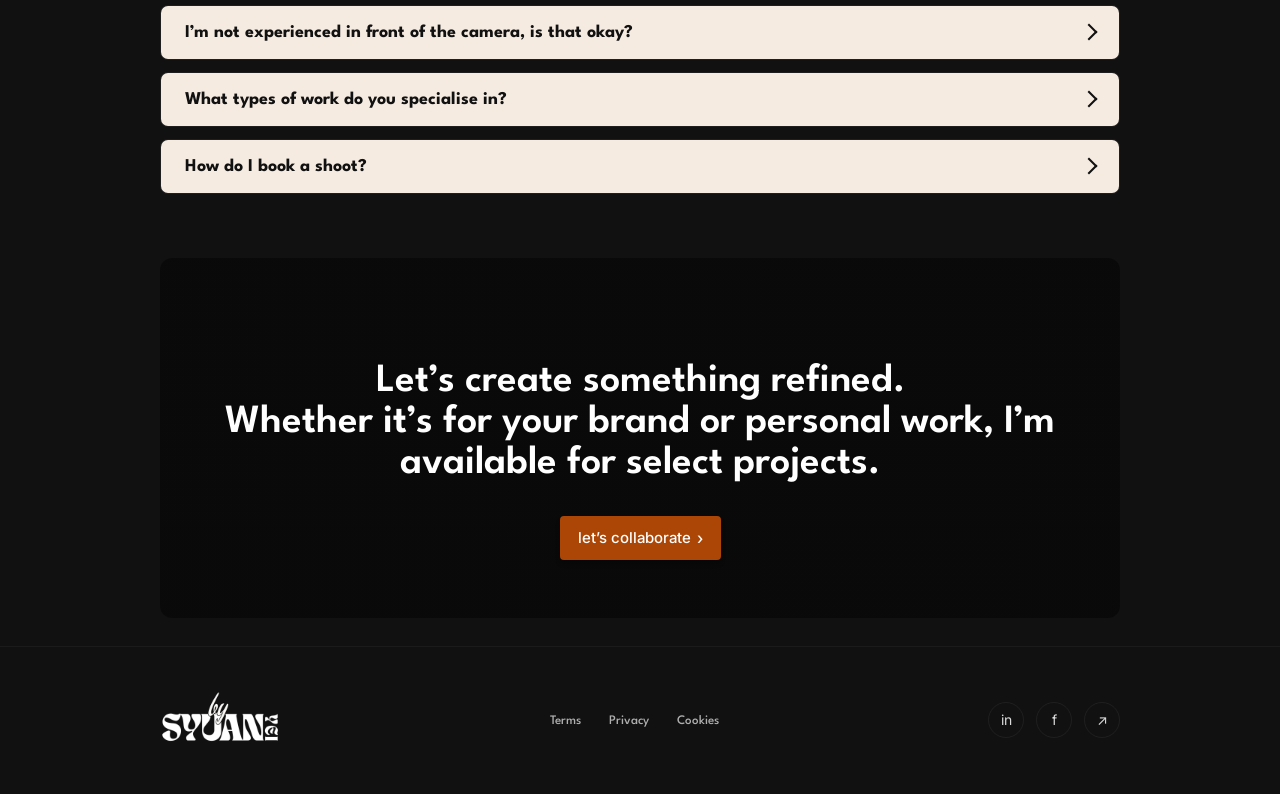
==== commit 2c2fbbb2: "Update index.html" ====
--- a/index.html
+++ b/index.html
@@ -14,6 +14,10 @@
             <a href="index.html" class="brand-logo">
                 <img src="assets/images/logo.png" alt="BySyuan logo" class="nav-logo-image">
             </a>
+            <button class="hamburger-toggle" type="button" aria-expanded="false" aria-label="Toggle navigation">
+                <span></span>
+                <span></span>
+            </button>
             <div class="nav-links">
                 <a href="#home">Home</a>
                 <a href="#work">Work</a>
@@ -262,6 +266,23 @@
                 btn.setAttribute('aria-expanded', String(!expanded));
             }
         });
+
+        const mainNav = document.querySelector('.main-navigation');
+        const toggle = document.querySelector('.hamburger-toggle');
+
+        if (mainNav && toggle) {
+            toggle.addEventListener('click', function () {
+                const isOpen = mainNav.classList.toggle('nav-open');
+                toggle.setAttribute('aria-expanded', String(isOpen));
+            });
+
+            mainNav.querySelectorAll('.nav-links a').forEach(function (link) {
+                link.addEventListener('click', function () {
+                    mainNav.classList.remove('nav-open');
+                    toggle.setAttribute('aria-expanded', 'false');
+                });
+            });
+        }
     });
     </script>
 </body>
--- a/styles.css
+++ b/styles.css
@@ -136,7 +136,8 @@
     display: flex;
     justify-content: space-between;
     align-items: center;
-    max-width: 1440px;
+    width: min(100%, 1200px);
+    max-width: 1200px;
     margin: 0 auto;
     padding: 16px 120px;
 }
@@ -207,7 +208,7 @@
 .hero-overlay {
     position: absolute;
     inset: 0;
-    background: linear-gradient(90deg, rgba(0,0,0,0.55) 0%, rgba(0,0,0,0.25) 100%);
+    background: transparent;
     z-index: 1;
 }
 
@@ -278,6 +279,34 @@
     color: rgba(255,255,255,0.9);
 }
 
+.hero-scroll-indicator {
+    position: absolute;
+    bottom: 82px;
+    left: 50%;
+    transform: translateX(-50%);
+    display: flex;
+    align-items: center;
+    justify-content: center;
+    width: 32px;
+    height: 32px;
+    z-index: 3;
+}
+
+.hero-scroll-arrow {
+    display: block;
+    width: 10px;
+    height: 10px;
+    border-right: 2px solid rgba(255,255,255,0.85);
+    border-bottom: 2px solid rgba(255,255,255,0.85);
+    transform: rotate(45deg);
+    animation: scrollBounce 1.4s ease-in-out infinite;
+}
+
+@keyframes scrollBounce {
+    0%, 100% { transform: translateX(-50%) translateY(0) rotate(45deg); }
+    50% { transform: translateX(-50%) translateY(8px) rotate(45deg); }
+}
+
 /* =====================================
    ABOUT
 ===================================== */
@@ -333,6 +362,131 @@
     max-width: 520px;
 }
 
+.brand-statement-section {
+    padding: calc(var(--space-3xl) + 20px) 0;
+}
+
+.brand-statement-wrapper {
+    max-width: 1180px;
+    width: min(100%, 1180px);
+    margin: 0 auto;
+    display: grid;
+    gap: 36px;
+    align-items: center;
+    justify-items: center;
+    text-align: center;
+}
+
+.brand-statement-media {
+    width: 100%;
+    overflow: hidden;
+    border-radius: 0;
+    box-shadow: 0 20px 60px rgba(0, 0, 0, 0.35);
+}
+
+.brand-statement-video {
+    display: block;
+    width: 100%;
+    height: auto;
+    object-fit: cover;
+    min-height: 420px;
+}
+
+.brand-statement-copy {
+    width: 100%;
+    max-width: 840px;
+}
+
+.brand-statement-copy p {
+    font-family: 'League Spartan', sans-serif;
+    font-size: 27px;
+    line-height: 1.2;
+    font-weight: 600;
+    color: #ffffff;
+    margin: 0;
+}
+
+/* =====================================
+   COLLABORATION (CTA) SECTION
+===================================== */
+
+.collaboration-section {
+    position: relative;
+    border-radius: 12px;
+    background-image: url('assets/images/cta.png');
+    background-size: cover;
+    background-position: center top;
+    background-repeat: no-repeat;
+    overflow: hidden;
+    padding: 48px 0;
+    min-height: 240px;
+    max-height: 360px;
+}
+
+.collaboration-section::before {
+    content: '';
+    position: absolute;
+    inset: 0;
+    background: linear-gradient(180deg, rgba(0,0,0,0.45), rgba(0,0,0,0.45));
+    z-index: 0;
+}
+
+.collaboration-content-wrapper {
+    position: relative;
+    z-index: 2;
+    text-align: center;
+    max-width: 1100px;
+    margin: 0 auto;
+    padding: 56px 24px;
+}
+
+.collaboration-heading {
+    font-family: 'League Spartan', sans-serif;
+    font-size: 40px;
+    line-height: 1.02;
+    font-weight: 600; /* League Spartan semi-bold */
+    color: #ffffff;
+    margin-bottom: 12px;
+}
+
+.collaboration-supporting-copy {
+    font-family: 'Inter', sans-serif;
+    color: rgba(255,255,255,0.9);
+    margin-bottom: 18px;
+    font-size: 16px;
+}
+
+/* Make the CTA button in the collaboration section use Inter Medium (only here) */
+.collaboration-content-wrapper .cta-link {
+    font-family: 'Inter', sans-serif;
+    font-weight: 500; /* medium */
+    font-size: 15px;
+}
+
+.cta-btn-arrow {
+    display: inline-block;
+    margin-left: 6px;
+    font-size: 16px;
+    line-height: 1;
+}
+
+/* Scope CTA button font to collaboration section only (don't affect hero buttons) */
+.collaboration-content-wrapper .cta-link {
+    font-family: 'Inter', sans-serif;
+    font-weight: 500; /* Inter Medium */
+    font-size: 15px;
+    margin-top: 20px;
+}
+
+@media (max-width: 900px) {
+    .collaboration-content-wrapper {
+        padding: 36px 20px;
+    }
+    .collaboration-heading {
+        font-size: clamp(20px, 6vw, 32px);
+    }
+}
+
 @media (max-width: 900px) {
     .about-wrapper {
         grid-template-columns: 1fr;
@@ -353,7 +507,19 @@
 
 /* Site-wide horizontal padding and responsive adjustments */
 .homepage-content {
+    width: min(100%, 1200px);
+    max-width: 1200px;
+    margin: 0 auto;
     padding: 0 120px;
+}
+
+.selected-work-wrapper,
+.faq-wrapper,
+.collaboration-content-wrapper,
+.footer-wrapper {
+    width: 100%;
+    max-width: 1200px;
+    margin: 0 auto;
 }
 
 @media (max-width: 900px) {
@@ -373,11 +539,11 @@
     display: inline-flex;
     align-items: center;
     justify-content: center;
-    padding: 0 24px;
-    width: 169px;
-    height: 52px;
+    padding: 0 18px;
+    min-width: 140px;
+    height: 44px;
     font-family: 'Roboto Mono', monospace;
-    font-size: 16px;
+    font-size: 15px;
     font-weight: 400;
     border-radius: 4px;
     box-shadow: 0 4px 4px rgba(0, 0, 0, 0.25);
@@ -444,20 +610,139 @@
    PROJECT STYLE BLOCKS
 ===================================== */
 
-.project-card,
-.content-card {
+.projects-grid {
+    display: grid;
+    grid-template-columns: repeat(12, minmax(0, 1fr));
+    gap: 24px;
+    margin-top: 32px;
+    justify-items: stretch;
+    align-items: start;
+    grid-auto-rows: auto;
+}
+
+.project-card {
     background: var(--color-secondary);
-    padding: var(--space-xl);
-}
-
-.project-card h3,
-.content-card h3 {
-    margin-bottom: var(--space-md);
-}
-
-.project-card p,
-.content-card p {
-    margin-top: var(--space-sm);
+    color: #111111;
+    display: flex;
+    flex-direction: column;
+    overflow: hidden;
+    width: 100%;
+    min-width: 0;
+    align-self: start;
+    justify-self: stretch;
+}
+
+.project-card--portrait {
+    grid-column: span 6;
+    width: 100%;
+    max-width: none;
+}
+
+.project-card--landscape {
+    grid-column: span 12;
+    width: 100%;
+    max-width: none;
+}
+
+.project-card-media {
+    overflow: hidden;
+    width: 100%;
+    min-height: 420px;
+    height: 420px;
+}
+
+.project-card--landscape .project-card-media,
+.project-card--portrait .project-card-media {
+    height: 420px;
+}
+
+@media (max-width: 1080px) {
+    .project-card--portrait,
+    .project-card--landscape {
+        grid-column: span 12;
+        max-width: 100%;
+    }
+}
+
+.project-card-media img {
+    display: block;
+    width: 100%;
+    height: 100%;
+    object-fit: cover;
+}
+
+.project-card-copy {
+    padding: 24px;
+    background: #f5ebe1;
+}
+
+.project-card--portrait .project-card-copy {
+    min-height: 230px;
+    display: flex;
+    flex-direction: column;
+    justify-content: space-between;
+}
+
+.project-card-labels {
+    display: flex;
+    gap: 12px;
+    flex-wrap: wrap;
+    margin-bottom: 18px;
+}
+
+.project-label {
+    display: inline-flex;
+    align-items: center;
+    justify-content: center;
+    padding: 10px 16px;
+    border: 1px solid #111111;
+    font-family: 'League Spartan', sans-serif;
+    font-size: 12px;
+    font-weight: 600;
+    text-transform: uppercase;
+    letter-spacing: 0.08em;
+    color: #111111;
+}
+
+.project-card h3 {
+    font-family: 'League Spartan', sans-serif;
+    font-size: 30px;
+    line-height: 1.1;
+    margin: 0 0 16px;
+}
+
+.project-card p {
+    font-family: 'League Spartan', sans-serif;
+    font-size: 16px;
+    line-height: 1.75;
+    margin: 0;
+}
+
+@media (max-width: 1024px) {
+    .projects-grid {
+        grid-template-columns: 1fr;
+    }
+
+    .project-card--portrait,
+    .project-card--landscape {
+        grid-column: span 1;
+    }
+}
+
+@media (max-width: 1024px) {
+    .projects-grid {
+        grid-template-columns: 1fr;
+    }
+
+    .project-card--portrait,
+    .project-card--landscape {
+        grid-column: span 1;
+        max-width: 100%;
+    }
+    .project-card-media {
+        height: auto;
+        aspect-ratio: auto;
+    }
 }
 
 /* =====================================
@@ -484,33 +769,172 @@
     margin-top: var(--space-md);
 }
 
+/* Accordion styles for Q&A */
+.accordion {
+    margin-top: 24px;
+    display: grid;
+    gap: 12px;
+}
+
+.accordion-item {
+    background: #111111;
+    border: 1px solid rgba(255,255,255,0.06);
+    border-radius: 8px;
+    overflow: hidden;
+}
+
+.accordion-trigger {
+    width: 100%;
+    text-align: left;
+    background: #f5ebe1; /* sandstone */
+    border: none;
+    color: #111111;
+    padding: 18px 24px;
+    font-family: 'League Spartan', sans-serif;
+    font-size: 18px;
+    font-weight: 700;
+    cursor: pointer;
+    display: flex;
+    align-items: center;
+    justify-content: space-between;
+    gap: 12px;
+}
+
+.accordion-trigger:focus {
+    outline: 2px solid var(--color-cta);
+    outline-offset: 3px;
+}
+
+.accordion-panel {
+    transform-origin: top;
+    transform: scaleY(0);
+    opacity: 0;
+    max-height: 0;
+    overflow: hidden;
+    transition: transform 360ms cubic-bezier(.2,.9,.3,1), opacity 260ms ease, max-height 360ms ease;
+    background: #0f0f0f;
+    padding: 0 24px;
+}
+
+.accordion-panel p {
+    color: rgba(255,255,255,0.9);
+    margin: 16px 0 20px;
+    font-family: 'League Spartan', sans-serif;
+    font-size: 16px;
+    line-height: 1.6;
+}
+
+.accordion-trigger[aria-expanded="true"] + .accordion-panel {
+    transform: scaleY(1);
+    opacity: 1;
+    max-height: 400px;
+    padding-top: 12px;
+    padding-bottom: 18px;
+}
+
+/* chevron using pseudo-element */
+.accordion-trigger::after {
+    content: '';
+    display: inline-block;
+    width: 10px;
+    height: 10px;
+    border-right: 2px solid #111111;
+    border-bottom: 2px solid #111111;
+    transform: rotate(-45deg);
+    transition: transform 260ms ease;
+    margin-left: 8px;
+}
+
+.accordion-trigger[aria-expanded="true"]::after {
+    transform: rotate(45deg);
+}
+
 /* =====================================
    FOOTER
 ===================================== */
 
+
 .site-footer {
-    background: var(--color-primary);
-    color: #ffffff;
-    padding: var(--space-3xl) 120px;
-}
-
-.site-footer p,
-.site-footer a,
-.site-footer li {
-    color: #ffffff;
-}
-
-.footer-navigation {
-    margin-top: var(--space-xl);
-    margin-bottom: var(--space-xl);
-}
-
-.footer-navigation ul {
-    display: flex;
-    gap: var(--space-xl);
+    background: var(--color-bg);
+    color: rgba(255,255,255,0.9);
+    padding: 36px 0;
+    border-top: 1px solid rgba(255,255,255,0.045);
+    margin-top: 28px; /* gap separating content and footer for integration */
+}
+
+.footer-wrapper {
+    width: min(100%, 1200px);
+    margin: 0 auto;
+    padding: 0 120px; /* match header horizontal padding */
+    display: flex;
+    align-items: center;
+    justify-content: space-between;
+    gap: 20px;
+}
+
+.footer-left {
+    flex: 0 0 auto;
+}
+
+.footer-logo {
+    display: block;
+    width: 120px; /* match header .nav-logo-image width */
+    height: auto;
+}
+
+.footer-center {
+    flex: 1 1 auto;
+    text-align: center;
+}
+
+.footer-nav {
+    display: inline-flex;
+    gap: 28px;
+    align-items: center;
+}
+
+.footer-nav a {
+    color: rgba(255,255,255,0.7);
+    font-family: 'League Spartan', sans-serif;
+    font-size: 13px;
+    font-weight: 500;
+    opacity: 0.95;
+}
+
+.footer-right {
+    flex: 0 0 auto;
 }
 
 .social-media {
     display: flex;
-    gap: var(--space-lg);
-}
+    gap: 12px;
+    align-items: center;
+}
+
+.social-btn {
+    display: inline-flex;
+    align-items: center;
+    justify-content: center;
+    width: 36px;
+    height: 36px;
+    border-radius: 50%;
+    border: 1px solid rgba(255,255,255,0.06);
+    color: rgba(255,255,255,0.85);
+    background: transparent;
+    font-family: 'Inter', sans-serif;
+    font-size: 14px;
+    text-decoration: none;
+}
+
+@media (max-width: 900px) {
+    .footer-wrapper {
+        padding: 0 24px;
+        flex-direction: column;
+        gap: 16px;
+        text-align: center;
+    }
+    .footer-left, .footer-right {
+        order: 2;
+    }
+    .footer-center { order: 1; }
+}
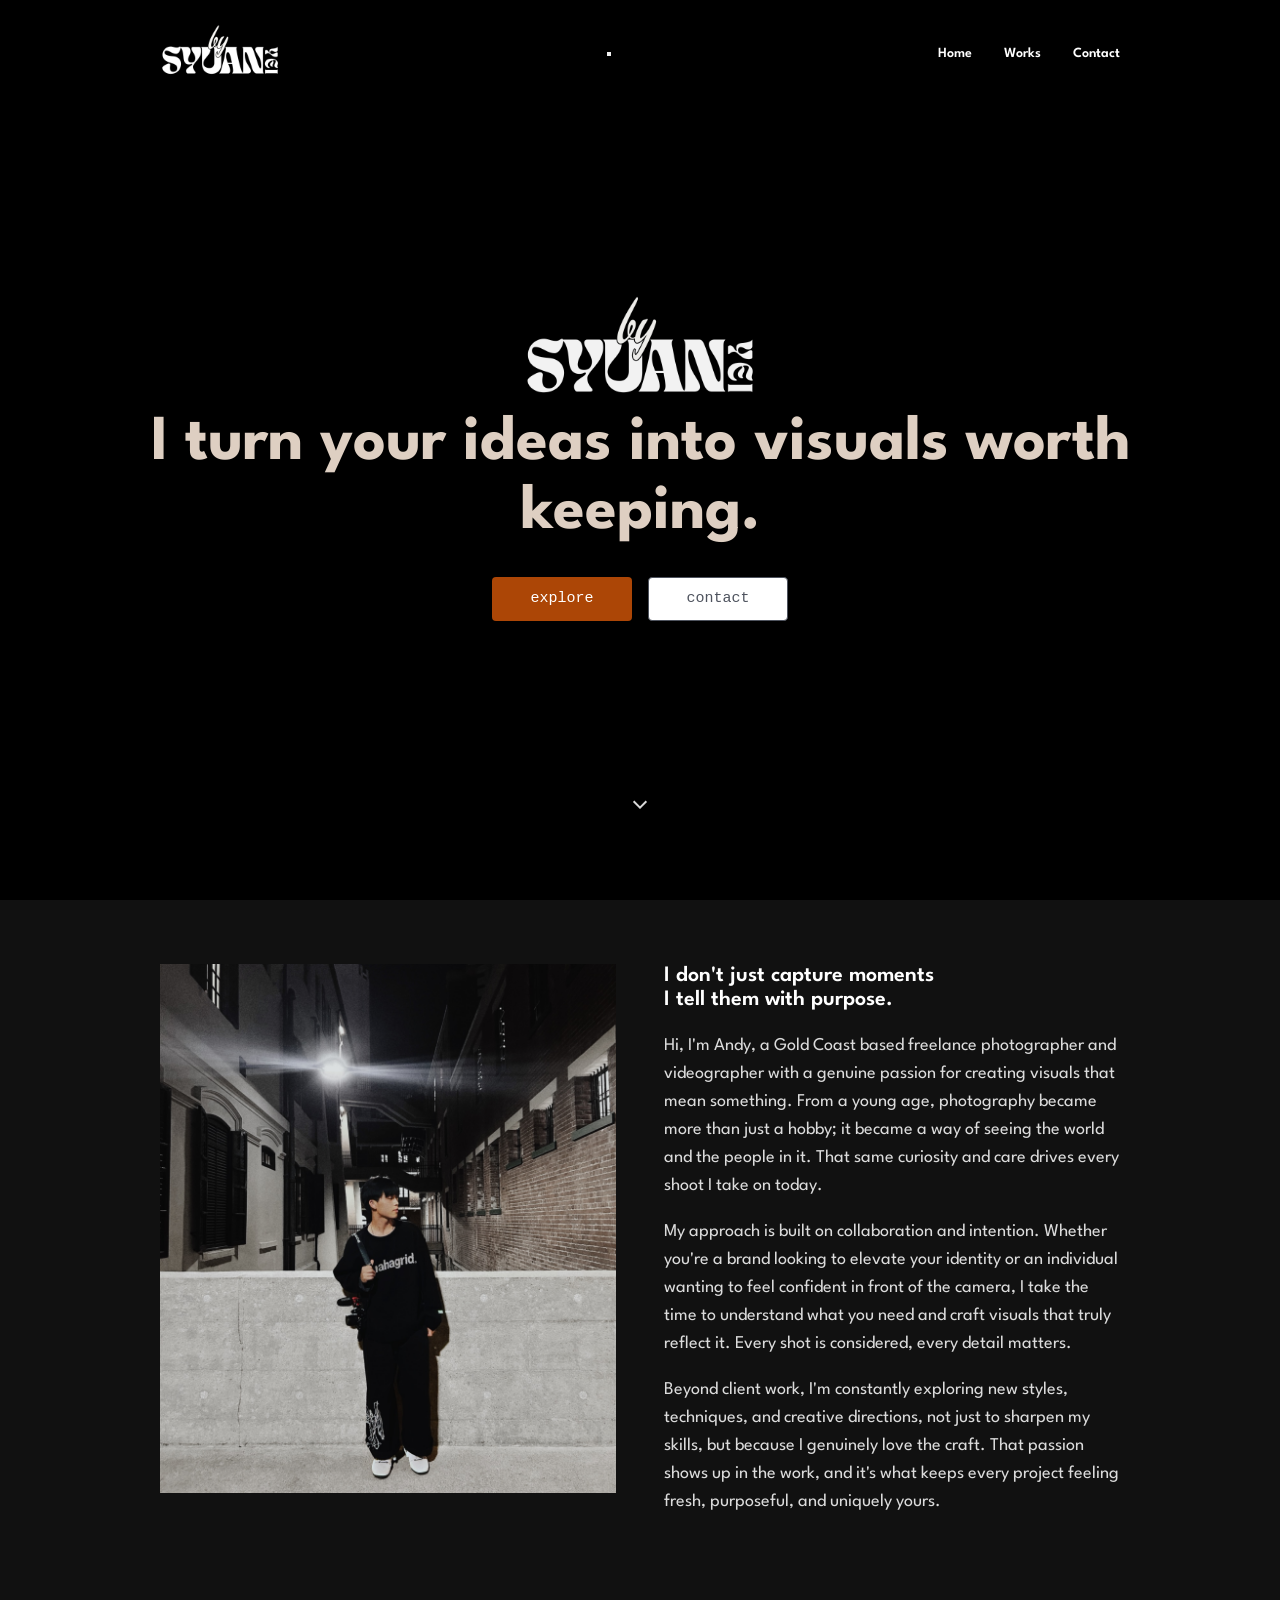
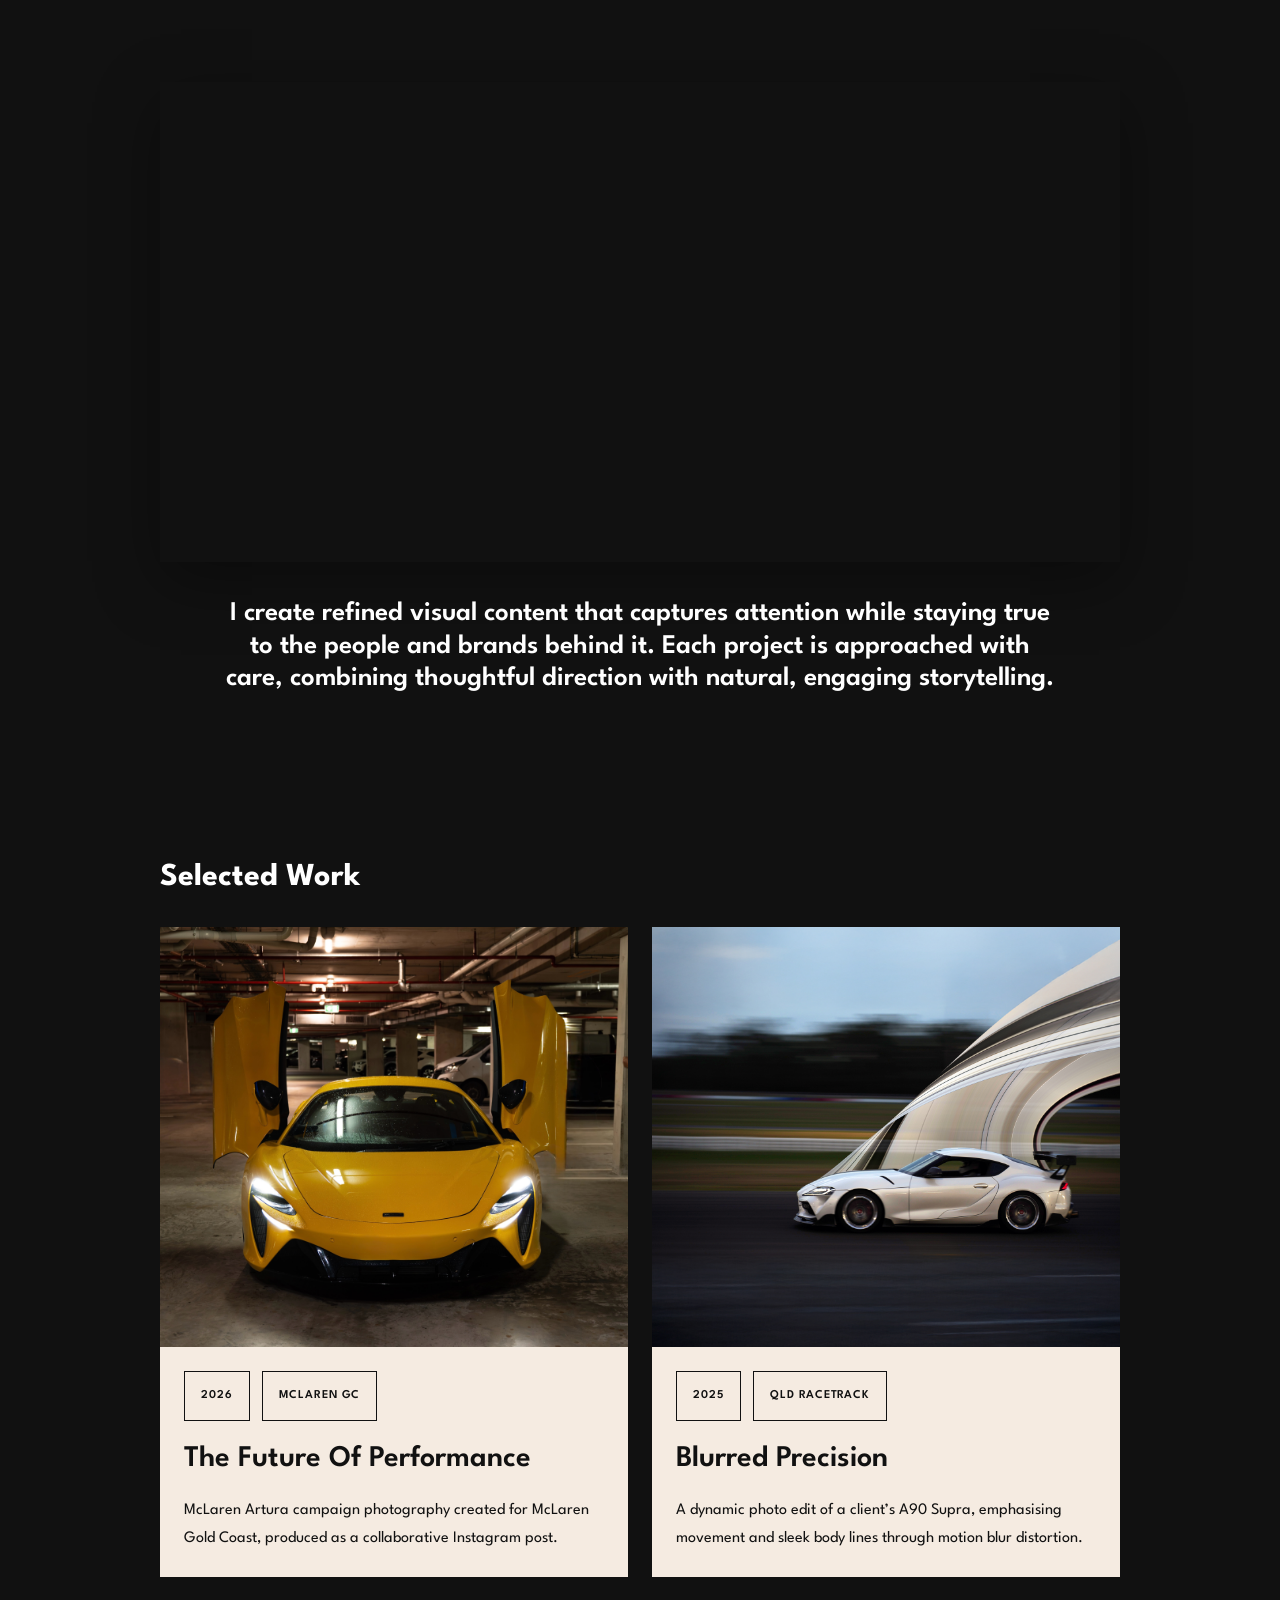
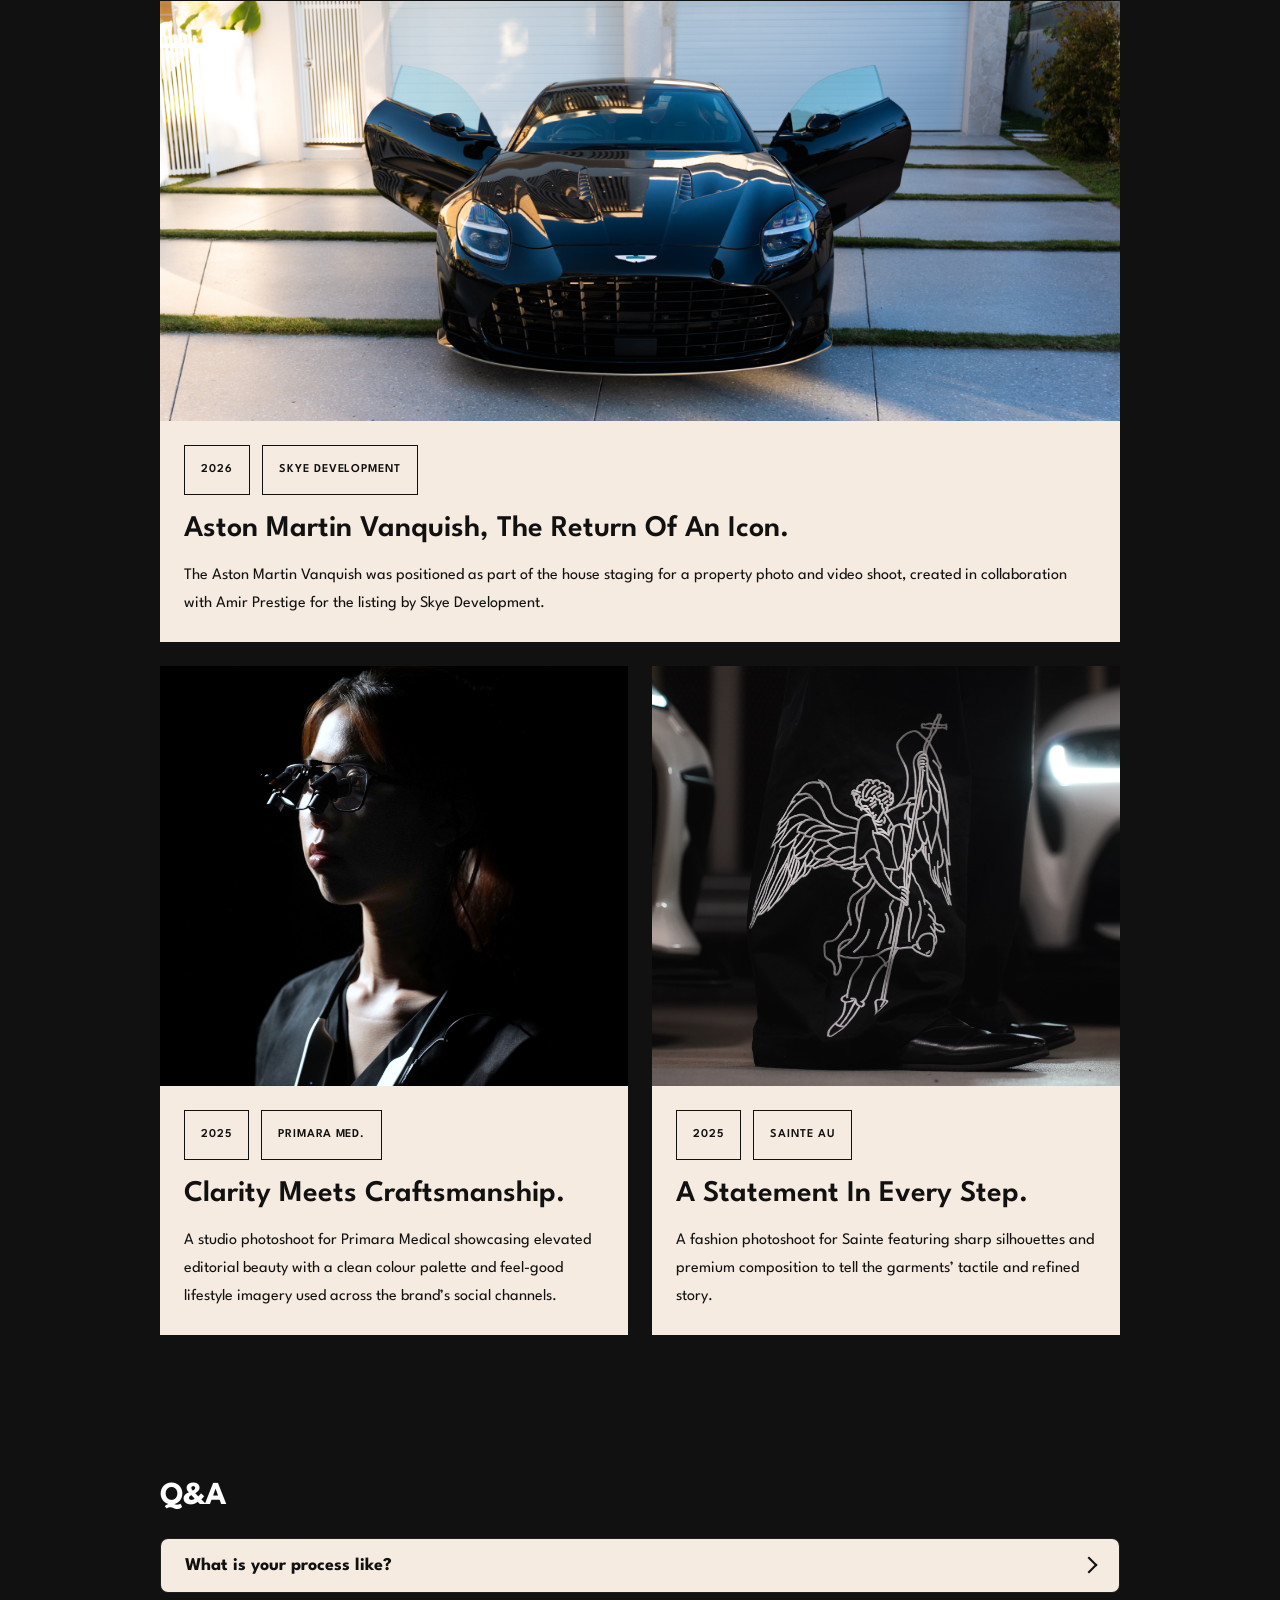
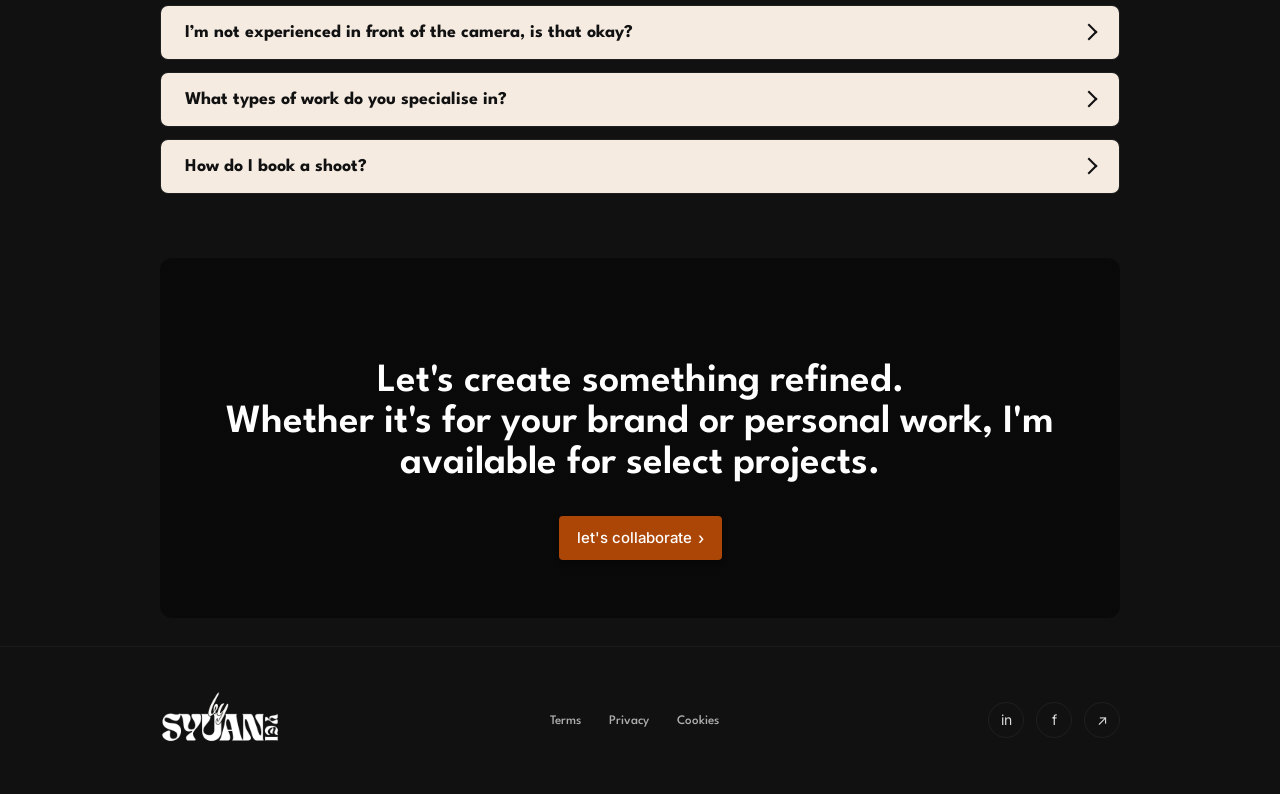
==== commit eb650d02: "Update navigation links and section IDs in index.html" ====
--- a/index.html
+++ b/index.html
@@ -19,9 +19,9 @@
                 <span></span>
             </button>
             <div class="nav-links">
-                <a href="#home">Home</a>
-                <a href="#work">Work</a>
-                <a href="#contact">Contact</a>
+                <a href="index.html">Home</a>
+                <a href="works.html">Works</a>
+                <a href="contact.html">Contact</a>
             </div>
         </nav>
     </header>
@@ -47,8 +47,8 @@
                         <span class="hero-break">keeping.</span>
                     </h1>
                     <div class="hero-actions">
-                        <a href="#selected-work" class="cta-link cta-link--orange">Explore</a>
-                        <a href="#contact" class="cta-link cta-link--white">Contact</a>
+                        <a href="#about" class="cta-link cta-link--orange">Explore</a>
+                        <a href="contact.html" class="cta-link cta-link--white">Contact</a>
                     </div>
                 </div>
             </div>
@@ -60,7 +60,7 @@
         
 
         <!-- About Section -->
-        <section class="about-section">
+        <section id="about" class="about-section">
             <div class="about-wrapper">
                 <div class="about-media-container">
                     <figure class="portrait-figure">
@@ -126,7 +126,7 @@
                             <p>A dynamic photo edit of a client’s A90 Supra, emphasising movement and sleek body lines through motion blur distortion.</p>
                         </div>
                     </article>
-                    <article class="project-card project-card--landscape">
+                    <article class="project-card project-card--landscape project-card--landscape-wide">
                         <figure class="project-card-media">
                             <img src="assets/images/selectedwork-3.png" alt="Aston Martin Vanquish">
                         </figure>
@@ -208,10 +208,10 @@
         </section>
 
         <!-- Collaboration CTA Section -->
-        <section id="contact" class="collaboration-section">
+        <section class="collaboration-section">
             <div class="collaboration-content-wrapper">
-                <h2 class="collaboration-heading">Let’s create something refined.<br>Whether it’s for your brand or personal work, I’m available for select projects.</h2>
-                <a href="mailto:hello@example.com" class="cta-link cta-link--orange">let’s collaborate <span class="cta-btn-arrow">›</span></a>
+                <h2 class="collaboration-heading">Let's create something refined.<br>Whether it's for your brand or personal work, I'm available for select projects.</h2>
+                <a href="contact.html" class="cta-link cta-link--orange cta-link--heartbeat">let's collaborate <span class="cta-btn-arrow">›</span></a>
             </div>
         </section>
 
@@ -283,6 +283,150 @@
                 });
             });
         }
+
+        // Heartbeat animation for CTA button when collaboration section is in view
+        const collaborationSection = document.querySelector('.collaboration-section');
+        const ctaButton = document.querySelector('.cta-link--heartbeat');
+
+        if (collaborationSection && ctaButton) {
+            const observer = new IntersectionObserver((entries) => {
+                entries.forEach((entry) => {
+                    if (entry.isIntersecting) {
+                        ctaButton.classList.add('heartbeat-active');
+                    } else {
+                        ctaButton.classList.remove('heartbeat-active');
+                    }
+                });
+            }, { threshold: 0.5 });
+
+            observer.observe(collaborationSection);
+        }
+
+        // Hero scroll indicator with same smooth behavior as Works page
+        const heroScrollIndicator = document.querySelector('.hero-scroll-indicator');
+        if (heroScrollIndicator) {
+            let isScrolling = false;
+            let scrollAnimationId = null;
+            
+            heroScrollIndicator.addEventListener('click', function () {
+                if (isScrolling) return; // Prevent multiple simultaneous scrolls
+                
+                isScrolling = true;
+                
+                // Temporarily disable CSS smooth scroll for hero animation
+                document.documentElement.style.scrollBehavior = 'auto';
+                
+                const startPosition = window.scrollY;
+                const maxScroll = document.documentElement.scrollHeight - window.innerHeight;
+                const targetPosition = maxScroll;
+                const scrollDistance = targetPosition - startPosition;
+                const duration = 7000; // 7 seconds for smooth gallery-like pacing
+                let start = null;
+                let userInterrupted = false;
+
+                function easeInOutCubic(t) {
+                    return t < 0.5 ? 4 * t * t * t : 1 - Math.pow(-2 * t + 2, 3) / 2;
+                }
+
+                // Detect manual scroll from user
+                const wheelHandler = () => {
+                    userInterrupted = true;
+                };
+                
+                const touchHandler = () => {
+                    userInterrupted = true;
+                };
+
+                window.addEventListener('wheel', wheelHandler, { passive: true });
+                window.addEventListener('touchmove', touchHandler, { passive: true });
+
+                function scroll(timestamp) {
+                    // Exit if user manually scrolled
+                    if (userInterrupted) {
+                        isScrolling = false;
+                        document.documentElement.style.scrollBehavior = '';
+                        window.removeEventListener('wheel', wheelHandler);
+                        window.removeEventListener('touchmove', touchHandler);
+                        return;
+                    }
+
+                    if (!start) start = timestamp;
+                    const elapsed = timestamp - start;
+                    const progress = Math.min(elapsed / duration, 1);
+                    const ease = easeInOutCubic(progress);
+                    const newScrollY = startPosition + scrollDistance * ease;
+
+                    window.scrollTo(0, newScrollY);
+
+                    if (progress < 1) {
+                        scrollAnimationId = requestAnimationFrame(scroll);
+                    } else {
+                        // Ensure final position is exact
+                        window.scrollTo(0, targetPosition);
+                        isScrolling = false;
+                        // Re-enable smooth scroll for rest of page
+                        document.documentElement.style.scrollBehavior = '';
+                        window.removeEventListener('wheel', wheelHandler);
+                        window.removeEventListener('touchmove', touchHandler);
+                    }
+                }
+
+                scrollAnimationId = requestAnimationFrame(scroll);
+            });
+        }
+
+        // Smooth scroll for anchor links with accessibility support
+        const prefersReducedMotion = window.matchMedia('(prefers-reduced-motion: reduce)').matches;
+        
+        document.querySelectorAll('a[href^="#"]').forEach((anchor) => {
+            anchor.addEventListener('click', function (e) {
+                const href = this.getAttribute('href');
+                if (href === '#') return;
+                
+                const targetId = href.substring(1);
+                const target = document.getElementById(targetId);
+                
+                if (target) {
+                    e.preventDefault();
+                    
+                    if (prefersReducedMotion) {
+                        // Instant scroll for users who prefer reduced motion
+                        target.scrollIntoView();
+                    } else {
+                        // Smooth scroll with easing
+                        const startPosition = window.scrollY;
+                        const targetPosition = target.getBoundingClientRect().top + window.scrollY;
+                        const distance = targetPosition - startPosition;
+                        const duration = 800; // milliseconds
+                        let start = null;
+                        
+                        function easeInOutCubic(t) {
+                            return t < 0.5 ? 4 * t * t * t : (t - 1) * (2 * t - 2) * (2 * t - 2) + 1;
+                        }
+                        
+                        function scroll(timestamp) {
+                            if (!start) start = timestamp;
+                            const elapsed = timestamp - start;
+                            const progress = Math.min(elapsed / duration, 1);
+                            const ease = easeInOutCubic(progress);
+                            
+                            window.scrollTo(0, startPosition + distance * ease);
+                            
+                            if (progress < 1) {
+                                requestAnimationFrame(scroll);
+                            } else {
+                                // Ensure final position is exact
+                                window.scrollTo(0, targetPosition);
+                                // Move focus to target for accessibility
+                                target.focus({ preventScroll: true });
+                            }
+                        }
+                        
+                        requestAnimationFrame(scroll);
+                    }
+                }
+            });
+        });
     });
     </script>
 </body>
--- a/styles.css
+++ b/styles.css
@@ -938,3 +938,209 @@
     }
     .footer-center { order: 1; }
 }
+
+@media (max-width: 375px) {
+    .main-navigation {
+        padding: calc(var(--space-md) * 0.75) var(--space-lg);
+        position: relative;
+    }
+
+    .hamburger-toggle {
+        display: inline-flex;
+        flex-direction: column;
+        justify-content: center;
+        align-items: center;
+        gap: 4px;
+        width: 34px;
+        height: 34px;
+        background: transparent;
+        border: 0;
+        color: var(--color-text);
+        cursor: pointer;
+        padding: 0;
+        margin-left: auto;
+    }
+
+    .hamburger-toggle span {
+        display: block;
+        width: 20px;
+        height: 2px;
+        background: currentColor;
+        border-radius: 1px;
+    }
+
+    .hamburger-toggle span:last-child {
+        margin-top: 0;
+    }
+
+    .nav-links {
+        display: none;
+        flex-direction: column;
+        align-items: flex-start;
+        gap: var(--space-md);
+        position: absolute;
+        top: calc(100% + var(--space-sm));
+        left: var(--space-lg);
+        right: var(--space-lg);
+        background: var(--color-nav-bg);
+        padding: var(--space-lg) var(--space-lg) var(--space-xl);
+        z-index: 20;
+    }
+
+    .main-navigation.nav-open .nav-links {
+        display: flex;
+    }
+
+    .main-navigation .nav-links a {
+        font-size: calc(14px * 0.95);
+    }
+
+    .hero-section {
+        padding-top: calc(var(--space-3xl) * 0.5);
+        padding-bottom: calc(var(--space-3xl) * 0.45);
+    }
+
+    .hero-content-container {
+        display: flex;
+        flex-direction: column;
+        align-items: center;
+        padding: 0 var(--space-lg);
+    }
+
+    .hero-brand-block {
+        margin-bottom: var(--space-md);
+    }
+
+    .brand-mark-logo {
+        width: clamp(120px, 40vw, 165px);
+    }
+
+    .hero-section h1 {
+        font-size: calc(64px * 0.6);
+        margin-bottom: var(--space-lg);
+    }
+
+    .hero-actions {
+        flex-direction: column;
+        gap: var(--space-md);
+        margin-top: var(--space-lg);
+    }
+
+    .hero-scroll-indicator {
+        bottom: calc(var(--space-xl) * 0.85);
+    }
+
+    .homepage-content,
+    .footer-wrapper {
+        padding-left: var(--space-lg);
+        padding-right: var(--space-lg);
+    }
+
+    .about-wrapper {
+        grid-template-columns: 1fr;
+        gap: var(--space-lg);
+    }
+
+    .about-heading {
+        font-size: calc(22px * 0.9);
+    }
+
+    .about-paragraph {
+        font-size: calc(18px * 0.9);
+        line-height: calc(28px * 0.9);
+    }
+
+    .brand-statement-copy p {
+        font-size: calc(27px * 0.7);
+        line-height: calc(1.2 * 0.95);
+    }
+
+    .projects-grid {
+        grid-template-columns: 1fr;
+        gap: var(--space-lg);
+        margin-top: var(--space-lg);
+    }
+
+    .project-card--portrait,
+    .project-card--landscape {
+        grid-column: span 1;
+    }
+
+    .project-card-copy {
+        padding: var(--space-lg);
+    }
+
+    .project-card h3 {
+        font-size: calc(30px * 0.8);
+        margin-bottom: var(--space-md);
+    }
+
+    .project-card p {
+        font-size: calc(16px * 0.9);
+    }
+
+    .project-card-labels {
+        gap: var(--space-sm);
+        margin-bottom: var(--space-md);
+    }
+
+    .project-label {
+        padding: calc(var(--space-sm) * 1.25) var(--space-md);
+        font-size: 11px;
+    }
+
+    .collaboration-content-wrapper {
+        padding: var(--space-xl) var(--space-lg);
+    }
+
+    .collaboration-heading {
+        font-size: calc(40px * 0.7);
+    }
+
+    .accordion-trigger {
+        padding: calc(var(--space-md) * 1.125) var(--space-lg);
+        font-size: calc(18px * 0.9);
+    }
+
+    .accordion-panel p {
+        font-size: calc(16px * 0.9);
+        margin: var(--space-md) 0 var(--space-lg);
+    }
+
+    .site-footer {
+        padding: var(--space-xl) 0;
+    }
+}
+
+@media (min-width: 376px) and (max-width: 768px) {
+    .main-navigation {
+        padding: var(--space-md) var(--space-xl);
+    }
+
+    .hamburger-toggle {
+        display: none;
+    }
+
+    .nav-links {
+        display: flex;
+        position: static;
+        flex-direction: row;
+        align-items: center;
+        gap: var(--space-xl);
+        background: transparent;
+        padding: 0;
+    }
+
+    .projects-grid {
+        grid-template-columns: repeat(2, minmax(0, 1fr));
+    }
+
+    .project-card--portrait,
+    .project-card--landscape {
+        grid-column: span 1;
+    }
+
+    .project-card--landscape {
+        grid-column: span 2;
+    }
+}
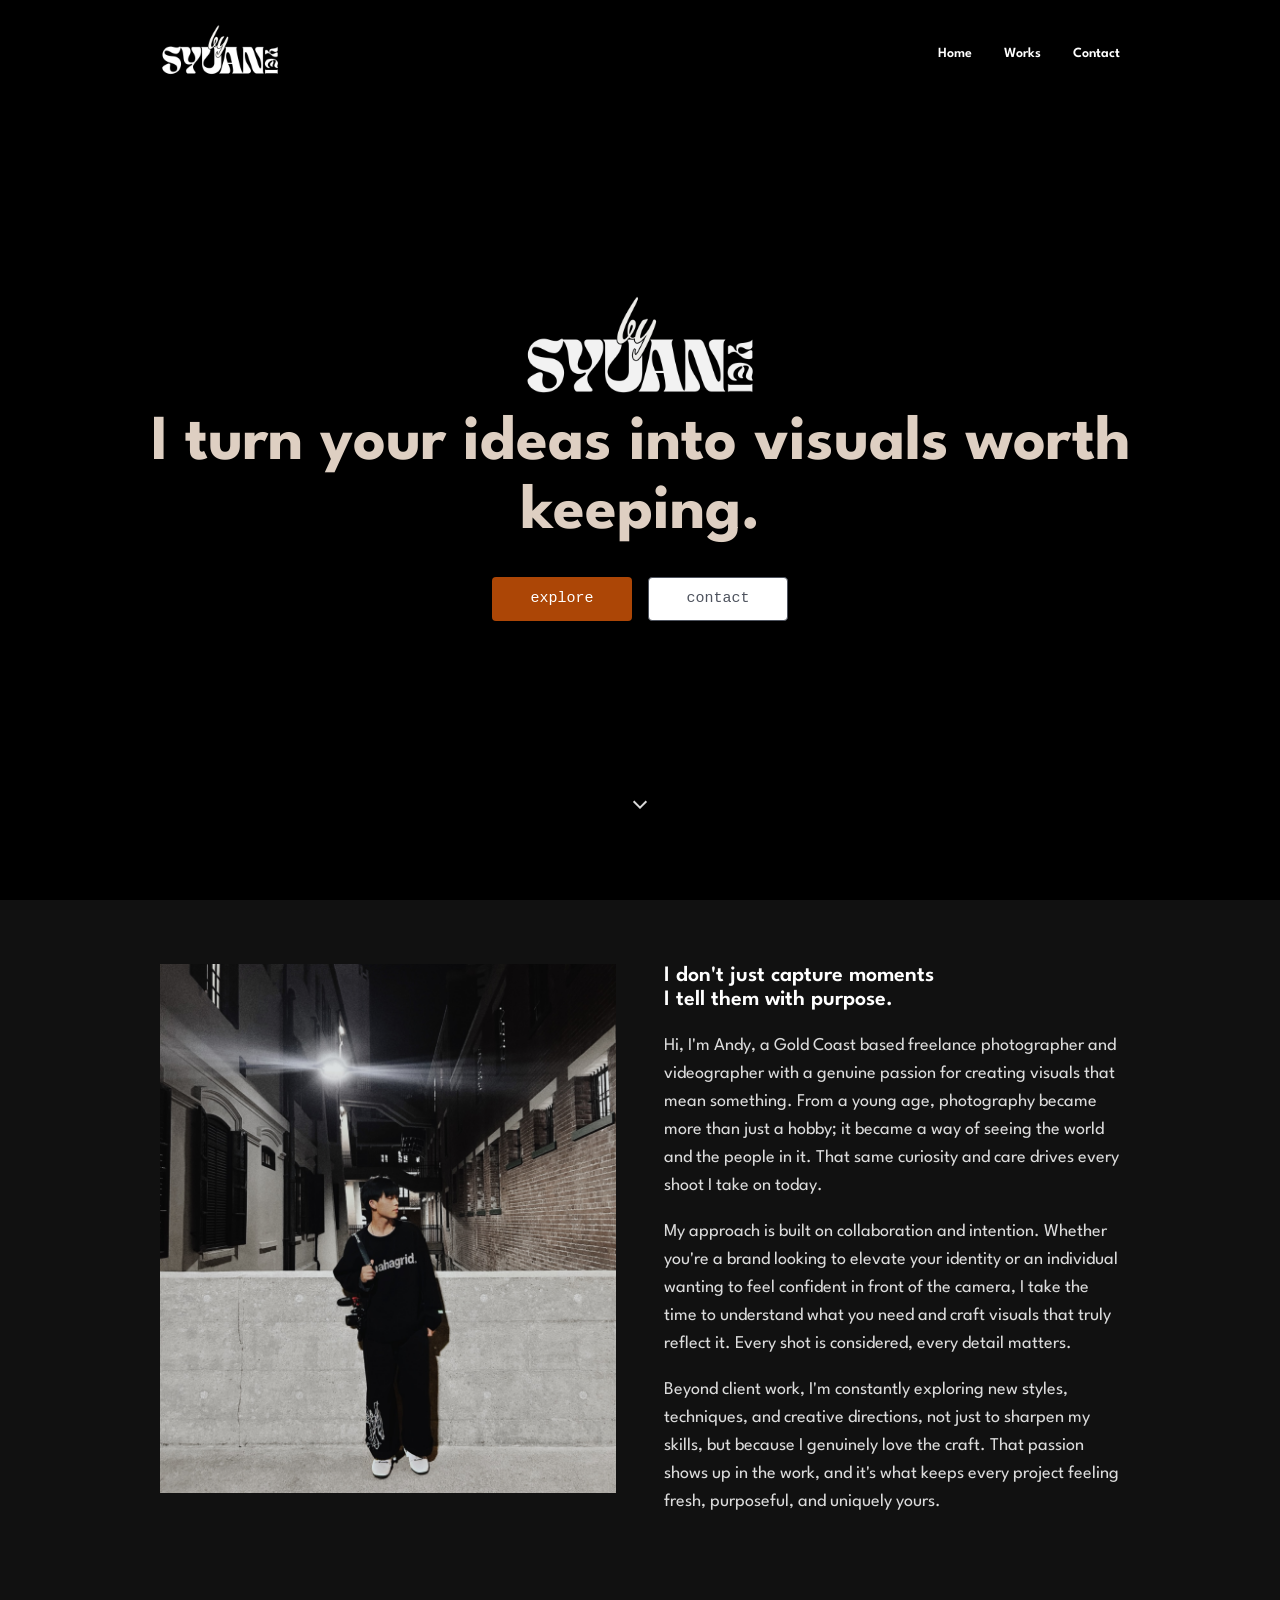
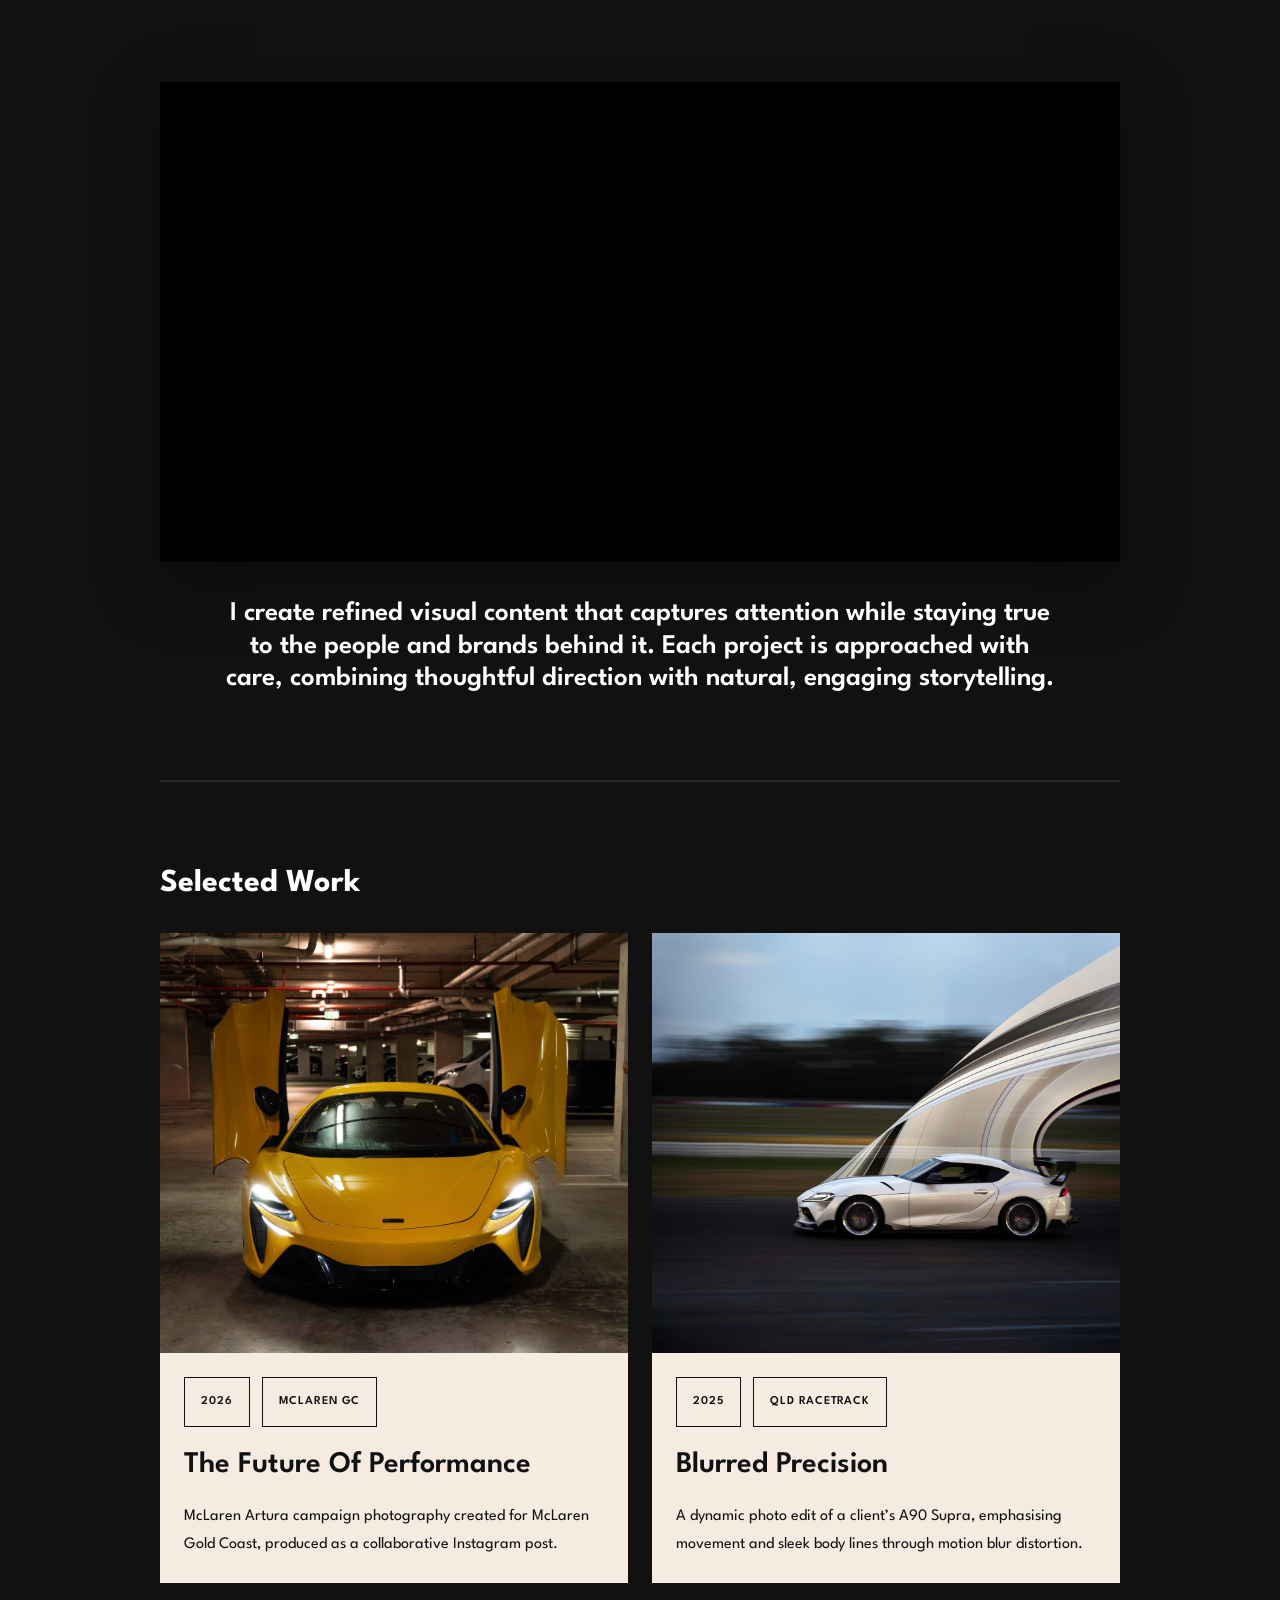
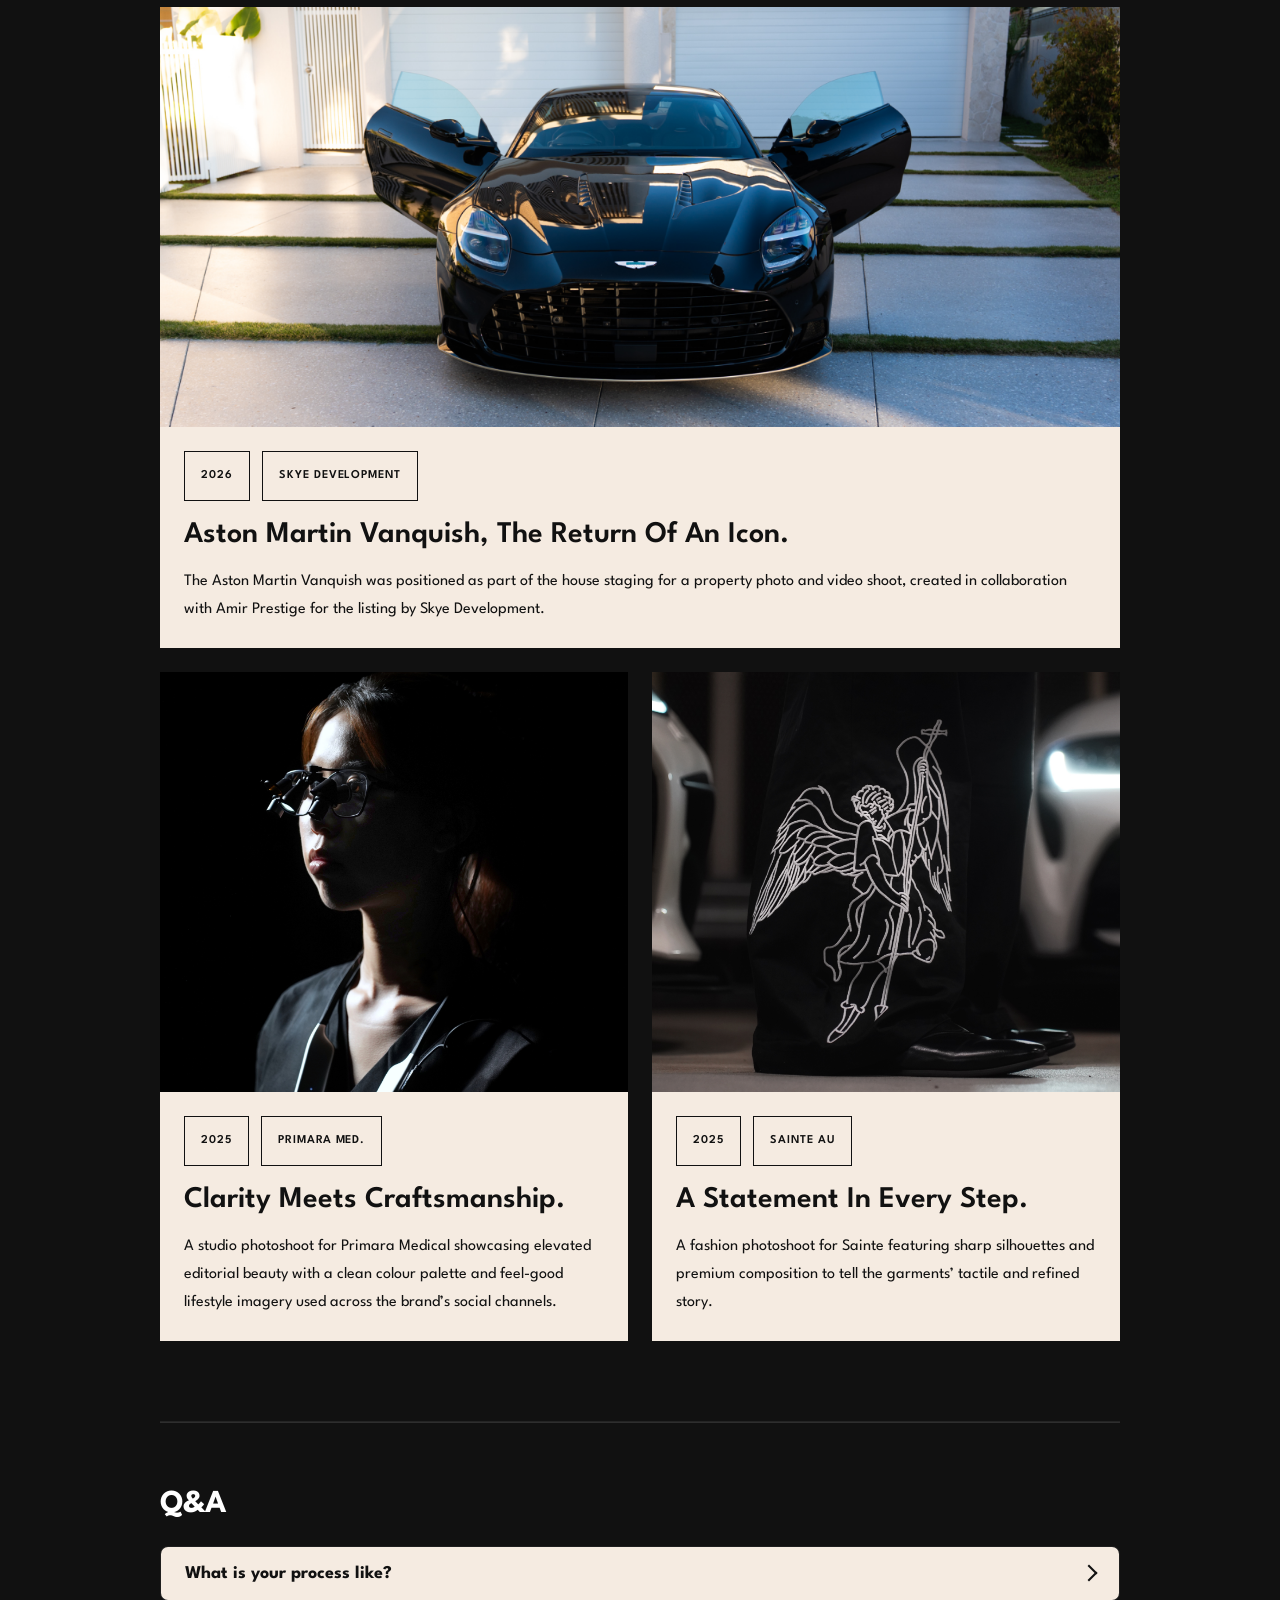
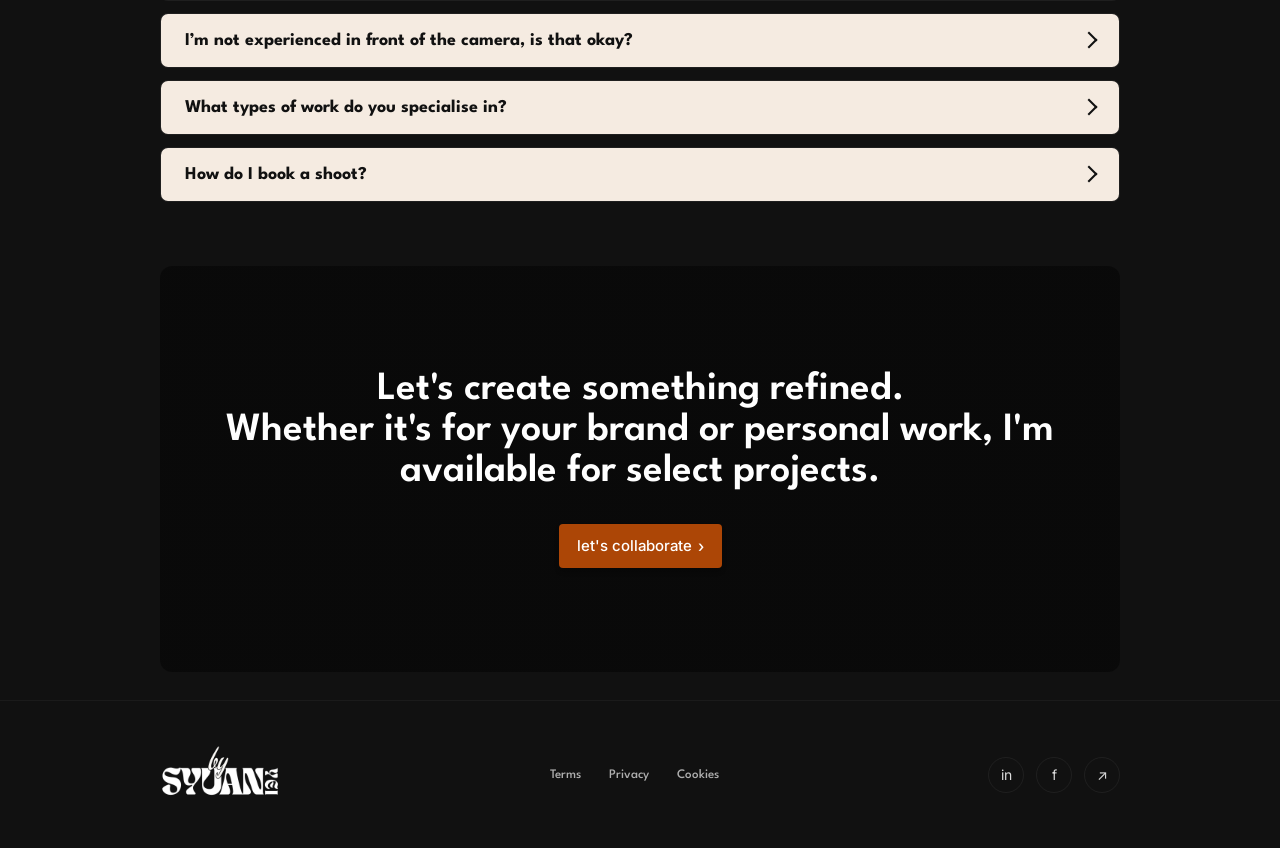
==== commit 59a47feb: "Enhance video elements with preload and error handling Updated video elements to include preload met" ====
--- a/index.html
+++ b/index.html
@@ -30,8 +30,9 @@
 
         <!-- Hero Section -->
         <section class="hero-section">
-            <video class="hero-video" autoplay muted loop playsinline>
-                <source src="assets/videos/hero reel.mp4" type="video/mp4">
+            <video class="hero-video" autoplay muted loop playsinline preload="metadata">
+                <source src="assets/videos/hero-reel.mp4" type="video/mp4; codecs=&quot;avc1.42E01E&quot;">
+                Your browser does not support the video tag.
             </video>
 
             <div class="hero-overlay"></div>
@@ -83,8 +84,9 @@
         <section class="brand-statement-section">
             <div class="brand-statement-wrapper">
                 <figure class="brand-statement-media">
-                    <video class="brand-statement-video" autoplay muted loop playsinline>
-                        <source src="assets/videos/statement.mp4" type="video/mp4">
+                    <video class="brand-statement-video" autoplay muted loop playsinline preload="metadata">
+                        <source src="assets/videos/statement.mp4" type="video/mp4; codecs=&quot;avc1.42E01E&quot;">
+                        Your browser does not support the video tag.
                     </video>
                 </figure>
                 <div class="brand-statement-copy">
@@ -245,8 +247,30 @@
     </footer>
 
     <script>
-    // Accessible accordion behaviour for Q&A
+    // Mobile-safe video error handling
     document.addEventListener('DOMContentLoaded', function () {
+        // Monitor videos for load failures and add fallback styling
+        const videos = document.querySelectorAll('video');
+        videos.forEach((video) => {
+            video.addEventListener('error', function () {
+                console.warn('Video failed to load:', this.src);
+                this.style.backgroundColor = '#000';
+                this.parentElement.style.backgroundColor = '#000';
+            });
+            
+            // Ensure autoplay works on mobile (requires muted + playsinline)
+            video.addEventListener('loadedmetadata', function () {
+                // Force play attempt after metadata loads
+                const playPromise = this.play();
+                if (playPromise !== undefined) {
+                    playPromise.catch(error => {
+                        console.warn('Video autoplay failed:', error);
+                    });
+                }
+            });
+        });
+
+        // Accessible accordion behaviour for Q&A
         const accordion = document.getElementById('faq-accordion');
         if (!accordion) return;
         accordion.addEventListener('click', (e) => {
--- a/styles.css
+++ b/styles.css
@@ -30,6 +30,16 @@
    RESET
 ===================================== */
 
+html {
+    scroll-behavior: smooth;
+}
+
+@media (prefers-reduced-motion: reduce) {
+    html {
+        scroll-behavior: auto;
+    }
+}
+
 * {
     margin: 0;
     padding: 0;
@@ -42,6 +52,7 @@
     font-family: 'League Spartan', sans-serif;
     font-size: 18px;
     line-height: 28px;
+    overflow-x: hidden;
 }
 
 img {
@@ -117,6 +128,12 @@
 
 section {
     padding: 80px 0;
+    scroll-margin-top: 80px;
+}
+
+/* Sections with IDs get enhanced scroll targeting */
+section[id] {
+    scroll-margin-top: 100px;
 }
 
 /* =====================================
@@ -130,6 +147,10 @@
     left: 0;
     right: 0;
     z-index: 10;
+}
+
+a {
+    transition: color 0.3s ease, opacity 0.3s ease;
 }
 
 .main-navigation {
@@ -148,6 +169,18 @@
     gap: var(--space-xl);
 }
 
+.nav-links a {
+    transition: transform 0.3s cubic-bezier(0.16, 1, 0.3, 1);
+}
+
+.nav-links a:hover {
+    transform: scale(1.06);
+}
+
+.hamburger-toggle {
+    display: none;
+}
+
 .main-navigation a,
 .main-navigation li {
     color: #ffffff;
@@ -161,6 +194,11 @@
     align-items: center;
     padding: 0;
     margin: 0;
+    transition: transform 0.3s cubic-bezier(0.16, 1, 0.3, 1);
+}
+
+.brand-logo:hover {
+    transform: scale(1.05);
 }
 
 .nav-logo-image {
@@ -202,7 +240,16 @@
     left: 50%;
     transform: translate(-50%, -50%);
     object-fit: cover;
+    object-position: center;
     z-index: 0;
+    background: #000; /* Fallback background while video loads */
+}
+
+/* Mobile video optimization - use dynamic viewport height for URL bar handling */
+@supports (height: 100dvh) {
+    .hero-video {
+        height: 100dvh;
+    }
 }
 
 .hero-overlay {
@@ -389,7 +436,9 @@
     width: 100%;
     height: auto;
     object-fit: cover;
-    min-height: 420px;
+    object-position: center;
+    min-height: 280px;
+    background: #000; /* Fallback background while video loads */
 }
 
 .brand-statement-copy {
@@ -406,9 +455,24 @@
     margin: 0;
 }
 
-/* =====================================
-   COLLABORATION (CTA) SECTION
-===================================== */
+.selected-work-section,
+.faq-section {
+    border-top: 1px solid rgba(255, 255, 255, 0.12);
+}
+
+.brand-statement-section {
+    border-bottom: 1px solid rgba(255, 255, 255, 0.08);
+    padding-bottom: calc(var(--space-3xl) + 20px);
+}
+
+.selected-work-section {
+    padding-top: calc(var(--space-3xl) + 20px);
+    border-bottom: 1px solid rgba(255, 255, 255, 0.08);
+}
+
+.faq-section {
+    padding-top: calc(var(--space-3xl) + 20px);
+}
 
 .collaboration-section {
     position: relative;
@@ -420,7 +484,6 @@
     overflow: hidden;
     padding: 48px 0;
     min-height: 240px;
-    max-height: 360px;
 }
 
 .collaboration-section::before {
@@ -480,10 +543,13 @@
 
 @media (max-width: 900px) {
     .collaboration-content-wrapper {
-        padding: 36px 20px;
+        padding: 36px 20px 48px;
     }
     .collaboration-heading {
         font-size: clamp(20px, 6vw, 32px);
+    }
+    .collaboration-content-wrapper .cta-link {
+        margin-top: 28px;
     }
 }
 
@@ -492,16 +558,17 @@
         grid-template-columns: 1fr;
         gap: 24px;
     }
-    .brand-mark-logo {
-        width: clamp(120px, 28vw, 180px);
-    }
 }
 
 @media (max-width: 900px) {
     .hero-section {
-        /* match the reduced site padding on small screens */
-        left: -24px;
-        width: calc(100% + 48px);
+        left: 50%;
+        right: 50%;
+        width: 100vw;
+        margin-left: -50vw;
+        margin-right: -50vw;
+        padding-top: 0;
+        padding-bottom: 0;
     }
 }
 
@@ -548,7 +615,7 @@
     border-radius: 4px;
     box-shadow: 0 4px 4px rgba(0, 0, 0, 0.25);
     text-transform: lowercase;
-    transition: transform 0.2s ease, opacity 0.2s ease;
+    transition: transform 0.3s cubic-bezier(0.16, 1, 0.3, 1), opacity 0.3s ease;
 }
 
 .cta-link--orange {
@@ -567,6 +634,33 @@
     opacity: 0.95;
 }
 
+/* Heartbeat animation for CTA button */
+.cta-link--heartbeat {
+    position: relative;
+}
+
+.cta-link--heartbeat.heartbeat-active {
+    animation: cta-heartbeat 3.5s ease-in-out infinite;
+}
+
+@keyframes cta-heartbeat {
+    0%, 70% {
+        transform: scale(1);
+    }
+    78% {
+        transform: scale(1.04);
+    }
+    86% {
+        transform: scale(1);
+    }
+    92% {
+        transform: scale(1.04);
+    }
+    100% {
+        transform: scale(1);
+    }
+}
+
 /* =====================================
    FEATURES
 ===================================== */
@@ -600,10 +694,169 @@
     background: var(--color-secondary);
 }
 
-.gallery-item img {
+/* =====================================
+   CONTACT PAGE
+===================================== */
+
+.contact-page {
+    width: min(100%, 1200px);
+    max-width: 1200px;
+    margin: 0 auto;
+    padding: 120px 120px 80px;
+    box-sizing: border-box;
+}
+
+.contact-section {
+    display: flex;
+    justify-content: flex-start;
+    gap: 36px;
+    align-items: flex-start;
+    flex-wrap: wrap;
+    margin-bottom: 64px;
+}
+
+.contact-heading-block {
+    flex: 1 1 420px;
+    max-width: 560px;
+}
+
+.contact-heading {
+    font-size: clamp(3rem, 5vw, 5rem);
+    line-height: 0.95;
+    margin: 0 0 28px;
+    color: #ffffff;
+    position: relative;
+    overflow: hidden;
+}
+
+.contact-heading::after {
+    content: '';
+    position: absolute;
+    top: 0;
+    left: -40%;
+    width: 40%;
+    height: 100%;
+    background: linear-gradient(120deg, rgba(255,255,255,0) 0%, rgba(255,255,255,0.32) 50%, rgba(255,255,255,0) 100%);
+    transform: skewX(-18deg) translateX(0);
+    opacity: 0;
+    pointer-events: none;
+    animation: contact-sheen 5s ease-in-out infinite;
+}
+
+@keyframes contact-sheen {
+    0%, 72%, 100% {
+        opacity: 0;
+        transform: translateX(-100%) skewX(-18deg);
+    }
+    74%, 78% {
+        opacity: 1;
+    }
+    80% {
+        opacity: 0;
+        transform: translateX(200%) skewX(-18deg);
+    }
+}
+
+.contact-grid {
+    display: grid;
+    grid-template-columns: repeat(2, minmax(0, 1fr));
+    gap: 24px;
+}
+
+.contact-item {
+    display: flex;
+    flex-direction: column;
+    gap: 10px;
+}
+
+.contact-card {
+    display: flex;
+    flex-direction: column;
+    gap: 10px;
+    background: rgba(255, 255, 255, 0.03);
+    border: 1px solid rgba(255, 255, 255, 0.08);
+    border-radius: 18px;
+    padding: 28px;
+    min-height: 160px;
+}
+
+.contact-label {
+    font-family: 'Roboto Mono', monospace;
+    font-size: 12px;
+    font-weight: 600;
+    letter-spacing: 0.16em;
+    text-transform: uppercase;
+    color: rgba(255, 255, 255, 0.5);
+}
+
+.contact-link,
+.contact-text {
+    color: #ffffff;
+    font-family: 'League Spartan', sans-serif;
+    font-size: 20px;
+    font-weight: 600;
+    text-decoration: none;
+}
+
+.contact-link:hover {
+    opacity: 0.85;
+}
+
+.contact-image-section {
+    width: 100%;
+    display: grid;
+    justify-items: center;
+    margin-top: -124px;
+}
+
+.contact-image-figure {
+    width: 100%;
+    max-width: 1080px;
+    overflow: hidden;
+    border-radius: 0;
+}
+
+.contact-image-figure img {
     display: block;
     width: 100%;
     height: auto;
+    object-fit: cover;
+}
+
+@media (max-width: 900px) {
+    .contact-page {
+        padding: 80px 24px 40px;
+    }
+
+    .contact-section {
+        flex-direction: column;
+        gap: 36px;
+    }
+
+    .contact-grid {
+        grid-template-columns: 1fr;
+    }
+
+    .contact-card,
+    .contact-item {
+        min-height: auto;
+    }
+
+    .contact-image-section {
+        margin-top: -160px;
+    }
+
+    .contact-image-figure {
+        max-width: 100%;
+        aspect-ratio: 9 / 16;
+    }
+
+    .contact-image-figure img {
+        width: 100%;
+        height: 100%;
+        object-fit: cover;
+        object-position: center;
+    }
 }
 
 /* =====================================
@@ -669,6 +922,7 @@
     width: 100%;
     height: 100%;
     object-fit: cover;
+    object-position: center center;
 }
 
 .project-card-copy {
@@ -682,6 +936,20 @@
     flex-direction: column;
     justify-content: space-between;
 }
+
+.project-card--landscape-wide {
+    grid-column: span 12;
+}
+
+.project-card--landscape-wide .project-card-media {
+    min-height: 260px;
+    aspect-ratio: 21 / 10;
+}
+
+.project-card--landscape-wide .project-card-media img {
+    object-position: center center;
+}
+
 
 .project-card-labels {
     display: flex;
@@ -729,9 +997,10 @@
     }
 }
 
-@media (max-width: 1024px) {
+@media (max-width: 900px) {
     .projects-grid {
         grid-template-columns: 1fr;
+        gap: var(--space-lg);
     }
 
     .project-card--portrait,
@@ -739,9 +1008,275 @@
         grid-column: span 1;
         max-width: 100%;
     }
+
+    .project-card-media,
+    .project-card--portrait .project-card-media,
+    .project-card--landscape .project-card-media,
+    .project-card--landscape-wide .project-card-media {
+        height: auto !important;
+        min-height: 180px;
+        aspect-ratio: 16 / 9;
+    }
+
+    .project-card--landscape-wide .project-card-media {
+        aspect-ratio: 21 / 10;
+    }
+
+    .project-card-media img,
+    .project-card--landscape-wide .project-card-media img {
+        width: 100%;
+        height: 100%;
+        object-fit: cover;
+        object-position: center center;
+    }
+
+    .project-card-copy {
+        padding: 18px;
+    }
+
+    .project-card--portrait .project-card-copy,
+    .project-card--landscape .project-card-copy,
+    .project-card--landscape-wide .project-card-copy {
+        min-height: 0;
+        display: block;
+        justify-content: normal;
+    }
+
+    .project-card-labels {
+        margin-bottom: 14px;
+        gap: 10px;
+    }
+
+    .project-card h3 {
+        font-size: 26px;
+        margin-bottom: 12px;
+    }
+
+    .project-card p {
+        font-size: 15px;
+        line-height: 1.6;
+    }
+}
+
+@media (min-width: 901px) and (max-width: 1024px) {
+    .projects-grid {
+        grid-template-columns: 1fr;
+    }
+
+    .project-card--portrait,
+    .project-card--landscape {
+        grid-column: span 1;
+        max-width: 100%;
+    }
     .project-card-media {
         height: auto;
         aspect-ratio: auto;
+    }
+}
+
+/* =====================================
+   ALL WORKS PAGE
+===================================== */
+
+.all-works-page {
+    background: var(--color-bg);
+    color: var(--color-text);
+}
+
+.all-works-header {
+    padding-top: 160px;
+    padding-bottom: 32px;
+    padding-left: 120px;
+    padding-right: 120px;
+}
+
+.all-works-header-wrapper {
+    max-width: 1200px;
+    margin: 0 auto;
+}
+
+.all-works-title {
+    font-family: 'League Spartan', sans-serif;
+    font-size: 64px;
+    font-weight: 700;
+    line-height: 1.1;
+    margin: 0 0 32px;
+    color: var(--color-text);
+}
+
+.works-scroll-indicator {
+    display: flex;
+    align-items: center;
+    justify-content: center;
+    width: 48px;
+    height: 48px;
+    border: 1px solid rgba(255, 255, 255, 0.3);
+    border-radius: 50%;
+    background: transparent;
+    cursor: pointer;
+    transition: border-color 0.3s ease, transform 0.2s ease;
+    padding: 0;
+}
+
+.works-scroll-indicator:hover {
+    border-color: rgba(255, 255, 255, 0.6);
+    transform: translateY(2px);
+}
+
+.works-scroll-arrow {
+    display: block;
+    width: 12px;
+    height: 12px;
+    border-bottom: 2px solid rgba(255, 255, 255, 0.5);
+    border-right: 2px solid rgba(255, 255, 255, 0.5);
+    transform: rotate(45deg);
+    transition: border-color 0.3s ease;
+}
+
+.works-scroll-indicator:hover .works-scroll-arrow {
+    border-color: rgba(255, 255, 255, 0.8);
+}
+
+.all-works-content {
+    padding-left: 120px;
+    padding-right: 120px;
+    padding-top: 16px;
+    padding-bottom: 120px;
+}
+
+.all-works-wrapper {
+    max-width: 1200px;
+    margin: 0 auto;
+}
+
+.works-grid {
+    display: grid;
+    grid-template-columns: repeat(2, 1fr);
+    gap: 24px;
+    width: 100%;
+}
+
+.work-item {
+    width: 100%;
+    overflow: hidden;
+    background: var(--color-bg);
+}
+
+.work-item--portrait {
+    grid-column: span 1;
+    aspect-ratio: 1 / 1;
+}
+
+.work-item--landscape {
+    grid-column: span 2;
+    aspect-ratio: 21 / 10;
+}
+
+.work-item-media {
+    width: 100%;
+    height: 100%;
+    overflow: hidden;
+    margin: 0;
+    display: block;
+}
+
+.work-item-media img {
+    width: 100%;
+    height: 100%;
+    object-fit: cover;
+    object-position: center center;
+    display: block;
+}
+
+@media (max-width: 1024px) {
+    .all-works-header {
+        padding-left: 80px;
+        padding-right: 80px;
+        padding-top: 140px;
+        padding-bottom: 28px;
+    }
+
+    .all-works-content {
+        padding-left: 80px;
+        padding-right: 80px;
+        padding-top: 12px;
+        padding-bottom: 100px;
+    }
+
+    .all-works-title {
+        font-size: 56px;
+        margin-bottom: 28px;
+    }
+
+    .works-grid {
+        grid-template-columns: repeat(2, 1fr);
+        gap: 20px;
+    }
+
+    .work-item--landscape {
+        grid-column: span 2;
+    }
+}
+
+@media (max-width: 900px) {
+    .all-works-header {
+        padding-left: 24px;
+        padding-right: 24px;
+        padding-top: 120px;
+        padding-bottom: 24px;
+    }
+
+    .all-works-content {
+        padding-left: 24px;
+        padding-right: 24px;
+        padding-top: 8px;
+        padding-bottom: 80px;
+    }
+
+    .all-works-title {
+        font-size: 40px;
+        margin-bottom: 24px;
+    }
+
+    .works-scroll-indicator {
+        width: 44px;
+        height: 44px;
+    }
+
+    .works-grid {
+        grid-template-columns: 1fr;
+        gap: 16px;
+    }
+
+    .work-item--portrait {
+        grid-column: span 1;
+        aspect-ratio: 1 / 1;
+    }
+
+    .work-item--landscape {
+        grid-column: span 1;
+        aspect-ratio: 16 / 9;
+    }
+}
+
+@media (max-width: 768px) {
+    .all-works-header {
+        padding-top: 100px;
+        padding-bottom: 20px;
+    }
+
+    .all-works-title {
+        font-size: 36px;
+        margin-bottom: 20px;
+    }
+
+    .works-scroll-indicator {
+        width: 40px;
+        height: 40px;
+    }
+
+    .works-grid {
+        gap: 12px;
     }
 }
 
@@ -798,6 +1333,12 @@
     align-items: center;
     justify-content: space-between;
     gap: 12px;
+    transition: background 0.3s cubic-bezier(0.16, 1, 0.3, 1), color 0.3s cubic-bezier(0.16, 1, 0.3, 1);
+}
+
+.accordion-trigger[aria-expanded="true"] {
+    background: #f5ebe1;
+    color: #111111;
 }
 
 .accordion-trigger:focus {
@@ -811,7 +1352,7 @@
     opacity: 0;
     max-height: 0;
     overflow: hidden;
-    transition: transform 360ms cubic-bezier(.2,.9,.3,1), opacity 260ms ease, max-height 360ms ease;
+    transition: transform 400ms cubic-bezier(0.16, 1, 0.3, 1), opacity 320ms cubic-bezier(0.16, 1, 0.3, 1), max-height 400ms cubic-bezier(0.16, 1, 0.3, 1), padding 400ms cubic-bezier(0.16, 1, 0.3, 1);
     background: #0f0f0f;
     padding: 0 24px;
 }
@@ -827,9 +1368,9 @@
 .accordion-trigger[aria-expanded="true"] + .accordion-panel {
     transform: scaleY(1);
     opacity: 1;
-    max-height: 400px;
-    padding-top: 12px;
-    padding-bottom: 18px;
+    max-height: 500px;
+    padding-top: 16px;
+    padding-bottom: 20px;
 }
 
 /* chevron using pseudo-element */
@@ -841,7 +1382,7 @@
     border-right: 2px solid #111111;
     border-bottom: 2px solid #111111;
     transform: rotate(-45deg);
-    transition: transform 260ms ease;
+    transition: transform 400ms cubic-bezier(0.16, 1, 0.3, 1);
     margin-left: 8px;
 }
 
@@ -882,6 +1423,14 @@
     height: auto;
 }
 
+.footer-logo:hover {
+    transform: scale(1.05);
+}
+
+.footer-left {
+    transition: transform 0.3s cubic-bezier(0.16, 1, 0.3, 1);
+}
+
 .footer-center {
     flex: 1 1 auto;
     text-align: center;
@@ -899,6 +1448,12 @@
     font-size: 13px;
     font-weight: 500;
     opacity: 0.95;
+    transition: transform 0.3s cubic-bezier(0.16, 1, 0.3, 1), opacity 0.3s ease;
+}
+
+.footer-nav a:hover {
+    transform: scale(1.06);
+    opacity: 1;
 }
 
 .footer-right {
@@ -924,6 +1479,13 @@
     font-family: 'Inter', sans-serif;
     font-size: 14px;
     text-decoration: none;
+    transition: transform 0.3s cubic-bezier(0.16, 1, 0.3, 1), border-color 0.3s ease, color 0.3s ease;
+}
+
+.social-btn:hover {
+    transform: scale(1.08);
+    border-color: rgba(255,255,255,0.15);
+    color: rgba(255,255,255,1);
 }
 
 @media (max-width: 900px) {
@@ -939,7 +1501,7 @@
     .footer-center { order: 1; }
 }
 
-@media (max-width: 375px) {
+@media (max-width: 900px) {
     .main-navigation {
         padding: calc(var(--space-md) * 0.75) var(--space-lg);
         position: relative;
@@ -950,31 +1512,59 @@
         flex-direction: column;
         justify-content: center;
         align-items: center;
-        gap: 4px;
-        width: 34px;
-        height: 34px;
-        background: transparent;
-        border: 0;
+        gap: 6px;
+        width: 36px;
+        height: 36px;
+        background: rgba(255, 255, 255, 0.05);
+        border: 1px solid rgba(255, 255, 255, 0.12);
+        border-radius: 999px;
         color: var(--color-text);
         cursor: pointer;
         padding: 0;
         margin-left: auto;
+        transition: background 250ms ease, border-color 250ms ease, transform 250ms ease, box-shadow 250ms ease;
+    }
+
+    .hamburger-toggle:hover {
+        background: rgba(255, 255, 255, 0.1);
+        border-color: rgba(255, 255, 255, 0.2);
+        box-shadow: 0 16px 32px rgba(0, 0, 0, 0.15);
+        transform: translateY(-1px);
     }
 
     .hamburger-toggle span {
         display: block;
-        width: 20px;
+        width: 18px;
         height: 2px;
         background: currentColor;
-        border-radius: 1px;
+        border-radius: 999px;
+        transition: transform 280ms cubic-bezier(0.22, 1, 0.36, 1), background 220ms ease, opacity 220ms ease;
+        transform-origin: center;
     }
 
     .hamburger-toggle span:last-child {
         margin-top: 0;
     }
 
+    .main-navigation.nav-open .hamburger-toggle {
+        background: rgba(172, 70, 6, 0.12);
+        border-color: rgba(172, 70, 6, 0.24);
+    }
+
+    .main-navigation.nav-open .hamburger-toggle span {
+        background: var(--color-cta);
+    }
+
+    .main-navigation.nav-open .hamburger-toggle span:first-child {
+        transform: translateY(5px) rotate(45deg);
+    }
+
+    .main-navigation.nav-open .hamburger-toggle span:last-child {
+        transform: translateY(-5px) rotate(-45deg);
+    }
+
     .nav-links {
-        display: none;
+        display: flex;
         flex-direction: column;
         align-items: flex-start;
         gap: var(--space-md);
@@ -982,22 +1572,78 @@
         top: calc(100% + var(--space-sm));
         left: var(--space-lg);
         right: var(--space-lg);
-        background: var(--color-nav-bg);
+        background: rgba(17, 17, 17, 0.98);
         padding: var(--space-lg) var(--space-lg) var(--space-xl);
+        border: 1px solid rgba(255, 255, 255, 0.08);
+        border-radius: 18px;
+        box-shadow: 0 24px 60px rgba(0, 0, 0, 0.28);
+        opacity: 0;
+        transform: translateY(-8px) scale(0.95);
+        visibility: hidden;
+        pointer-events: none;
+        transition: opacity 280ms cubic-bezier(0.16, 1, 0.3, 1), transform 280ms cubic-bezier(0.16, 1, 0.3, 1), visibility 280ms ease;
         z-index: 20;
     }
 
     .main-navigation.nav-open .nav-links {
-        display: flex;
+        opacity: 1;
+        visibility: visible;
+        transform: translateY(0) scale(1);
+        pointer-events: auto;
     }
 
     .main-navigation .nav-links a {
         font-size: calc(14px * 0.95);
+        opacity: 0;
+        transform: translateY(20px);
+        transition: opacity 260ms cubic-bezier(0.16, 1, 0.3, 1), transform 260ms cubic-bezier(0.16, 1, 0.3, 1);
+    }
+
+    .main-navigation .nav-links a:hover {
+        transform: scale(1.05);
+    }
+
+    .main-navigation.nav-open .nav-links a:hover {
+        transform: scale(1.05) translateY(0);
+    }
+
+    .main-navigation.nav-open .nav-links a {
+        opacity: 1;
+        transform: translateY(0);
+    }
+
+    .main-navigation.nav-open .nav-links a:nth-child(1) {
+        transition-delay: 0ms;
+    }
+    .main-navigation.nav-open .nav-links a:nth-child(2) {
+        transition-delay: 60ms;
+    }
+    .main-navigation.nav-open .nav-links a:nth-child(3) {
+        transition-delay: 120ms;
     }
 
     .hero-section {
-        padding-top: calc(var(--space-3xl) * 0.5);
-        padding-bottom: calc(var(--space-3xl) * 0.45);
+        position: relative;
+        left: 50%;
+        right: 50%;
+        width: 100vw;
+        margin-left: -50vw;
+        margin-right: -50vw;
+        margin-top: 0;
+        margin-bottom: 0;
+        padding: 0;
+        min-height: 100vh;
+        overflow: hidden;
+    }
+
+    .hero-video {
+        position: absolute;
+        top: 50%;
+        left: 50%;
+        transform: translate(-50%, -50%);
+        width: 100vw;
+        height: 100vh;
+        object-fit: cover;
     }
 
     .hero-content-container {
@@ -1005,14 +1651,11 @@
         flex-direction: column;
         align-items: center;
         padding: 0 var(--space-lg);
+        max-width: 100%;
     }
 
     .hero-brand-block {
         margin-bottom: var(--space-md);
-    }
-
-    .brand-mark-logo {
-        width: clamp(120px, 40vw, 165px);
     }
 
     .hero-section h1 {
@@ -1090,7 +1733,7 @@
     }
 
     .collaboration-content-wrapper {
-        padding: var(--space-xl) var(--space-lg);
+        padding: var(--space-xl) var(--space-lg) calc(var(--space-xl) * 1.25);
     }
 
     .collaboration-heading {
@@ -1133,6 +1776,39 @@
 
     .projects-grid {
         grid-template-columns: repeat(2, minmax(0, 1fr));
+        grid-auto-rows: 1fr;
+        align-items: stretch;
+    }
+
+    .project-card {
+        display: flex;
+        flex-direction: column;
+        height: 100%;
+    }
+
+    .project-card-copy {
+        display: flex;
+        flex-direction: column;
+        justify-content: flex-start;
+        flex: 1;
+        min-height: 0;
+    }
+
+    .project-card--portrait .project-card-copy {
+        min-height: 0;
+        display: flex;
+        flex-direction: column;
+        justify-content: flex-start;
+    }
+
+    .project-card-media {
+        min-height: 180px;
+        aspect-ratio: 16 / 9;
+    }
+
+    .project-card--landscape-wide .project-card-media {
+        min-height: 220px;
+        aspect-ratio: 21 / 10;
     }
 
     .project-card--portrait,
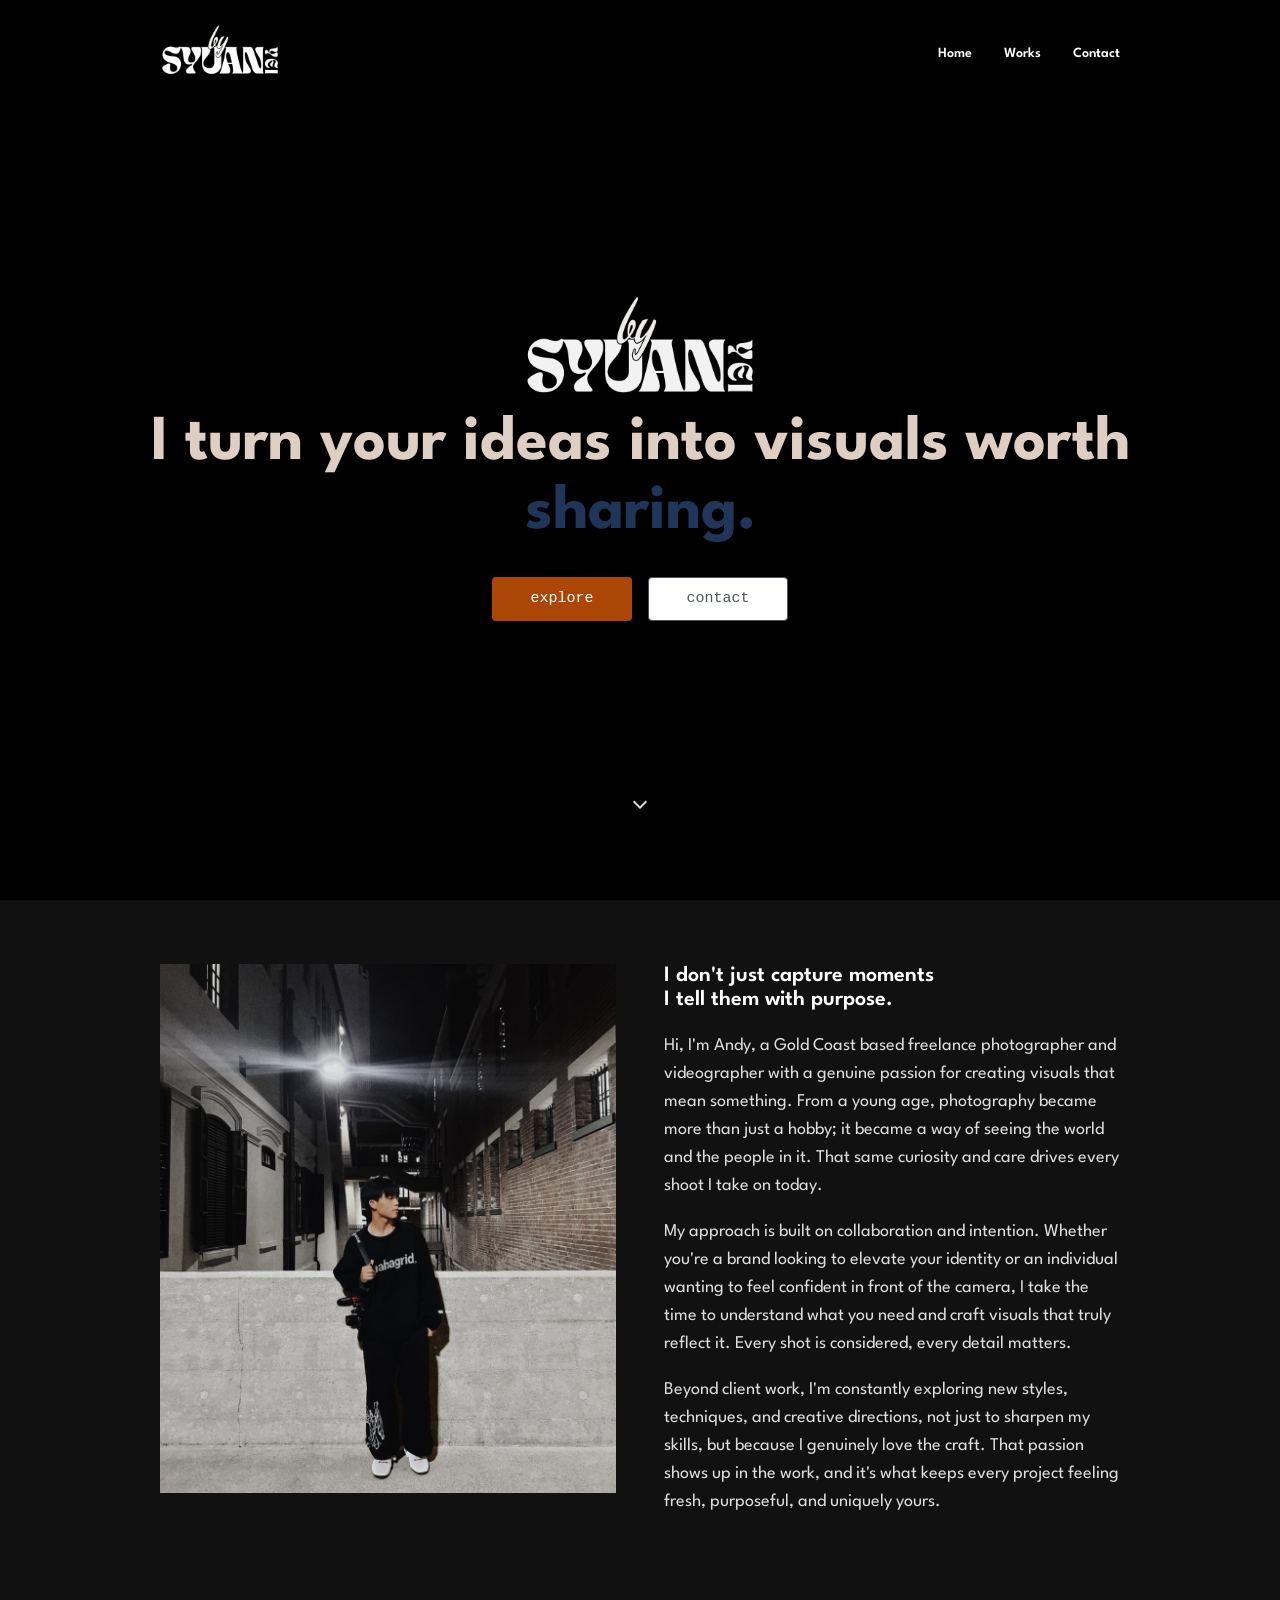
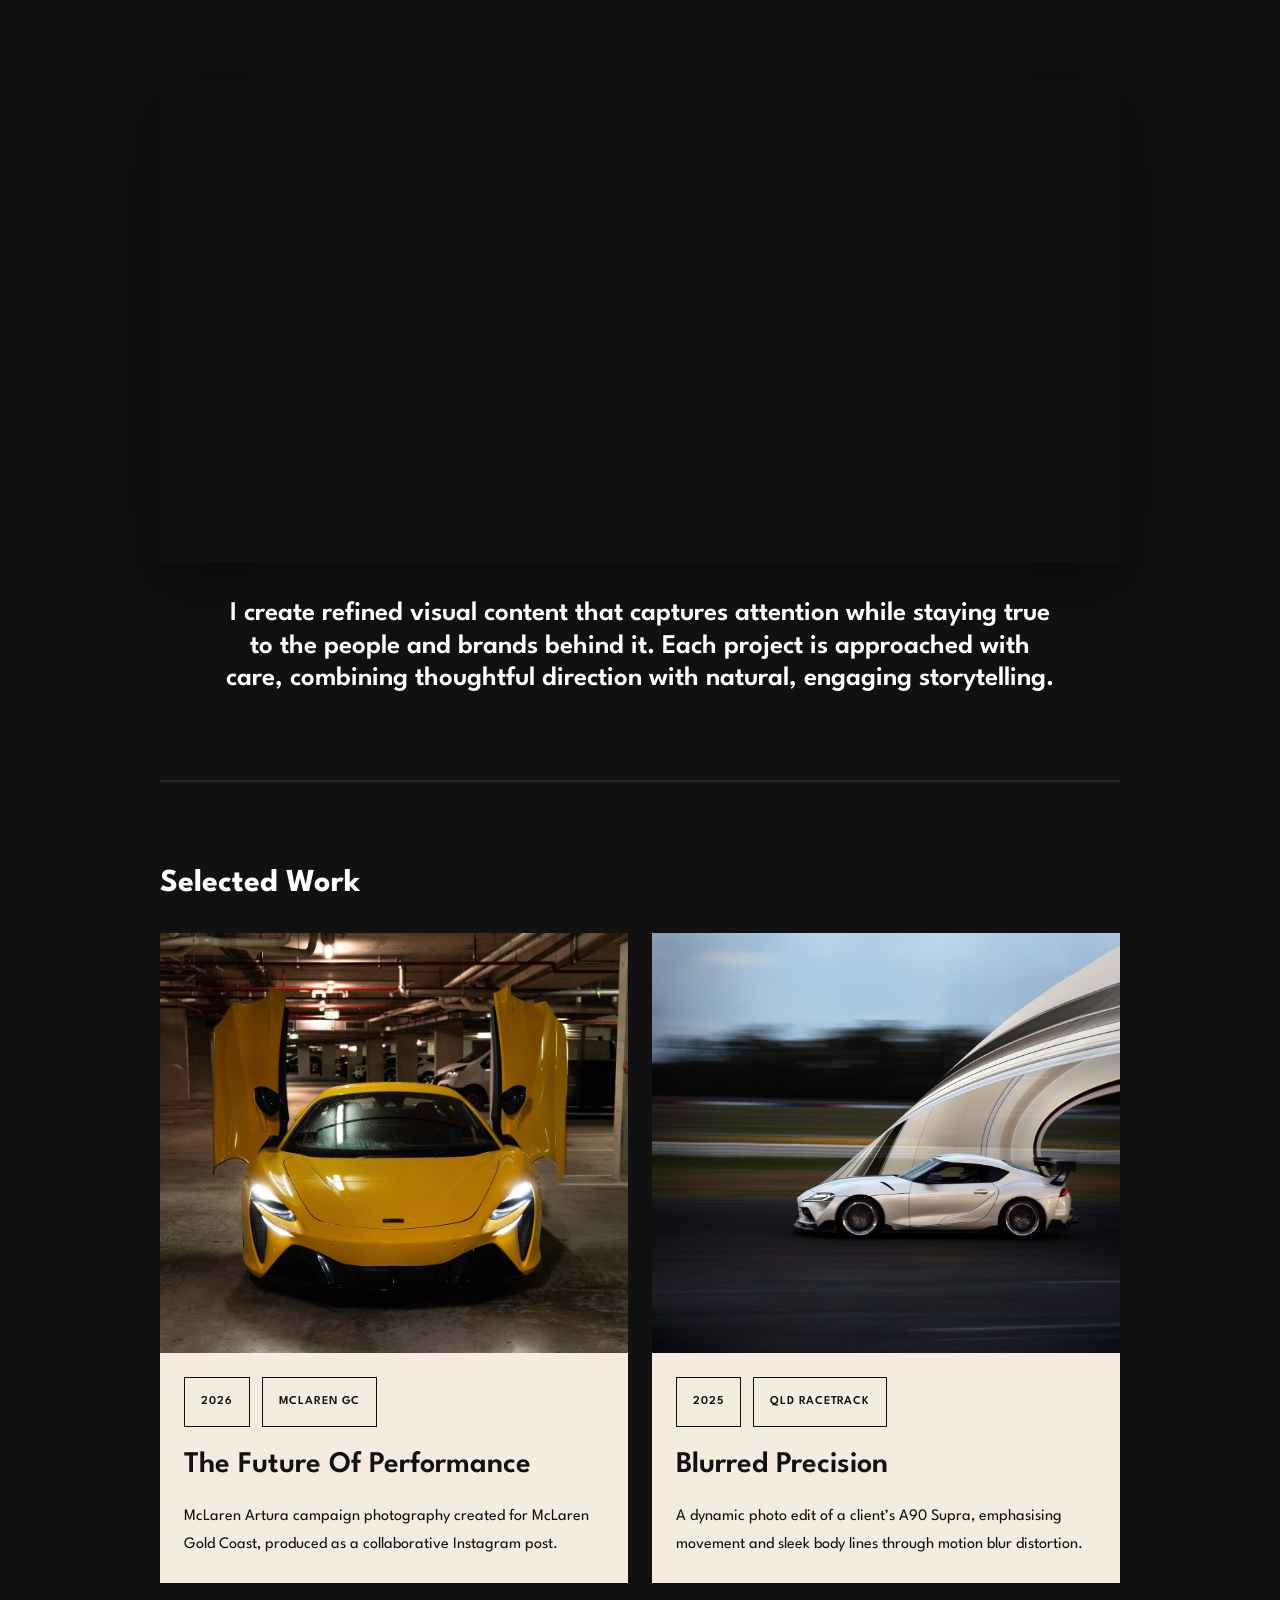
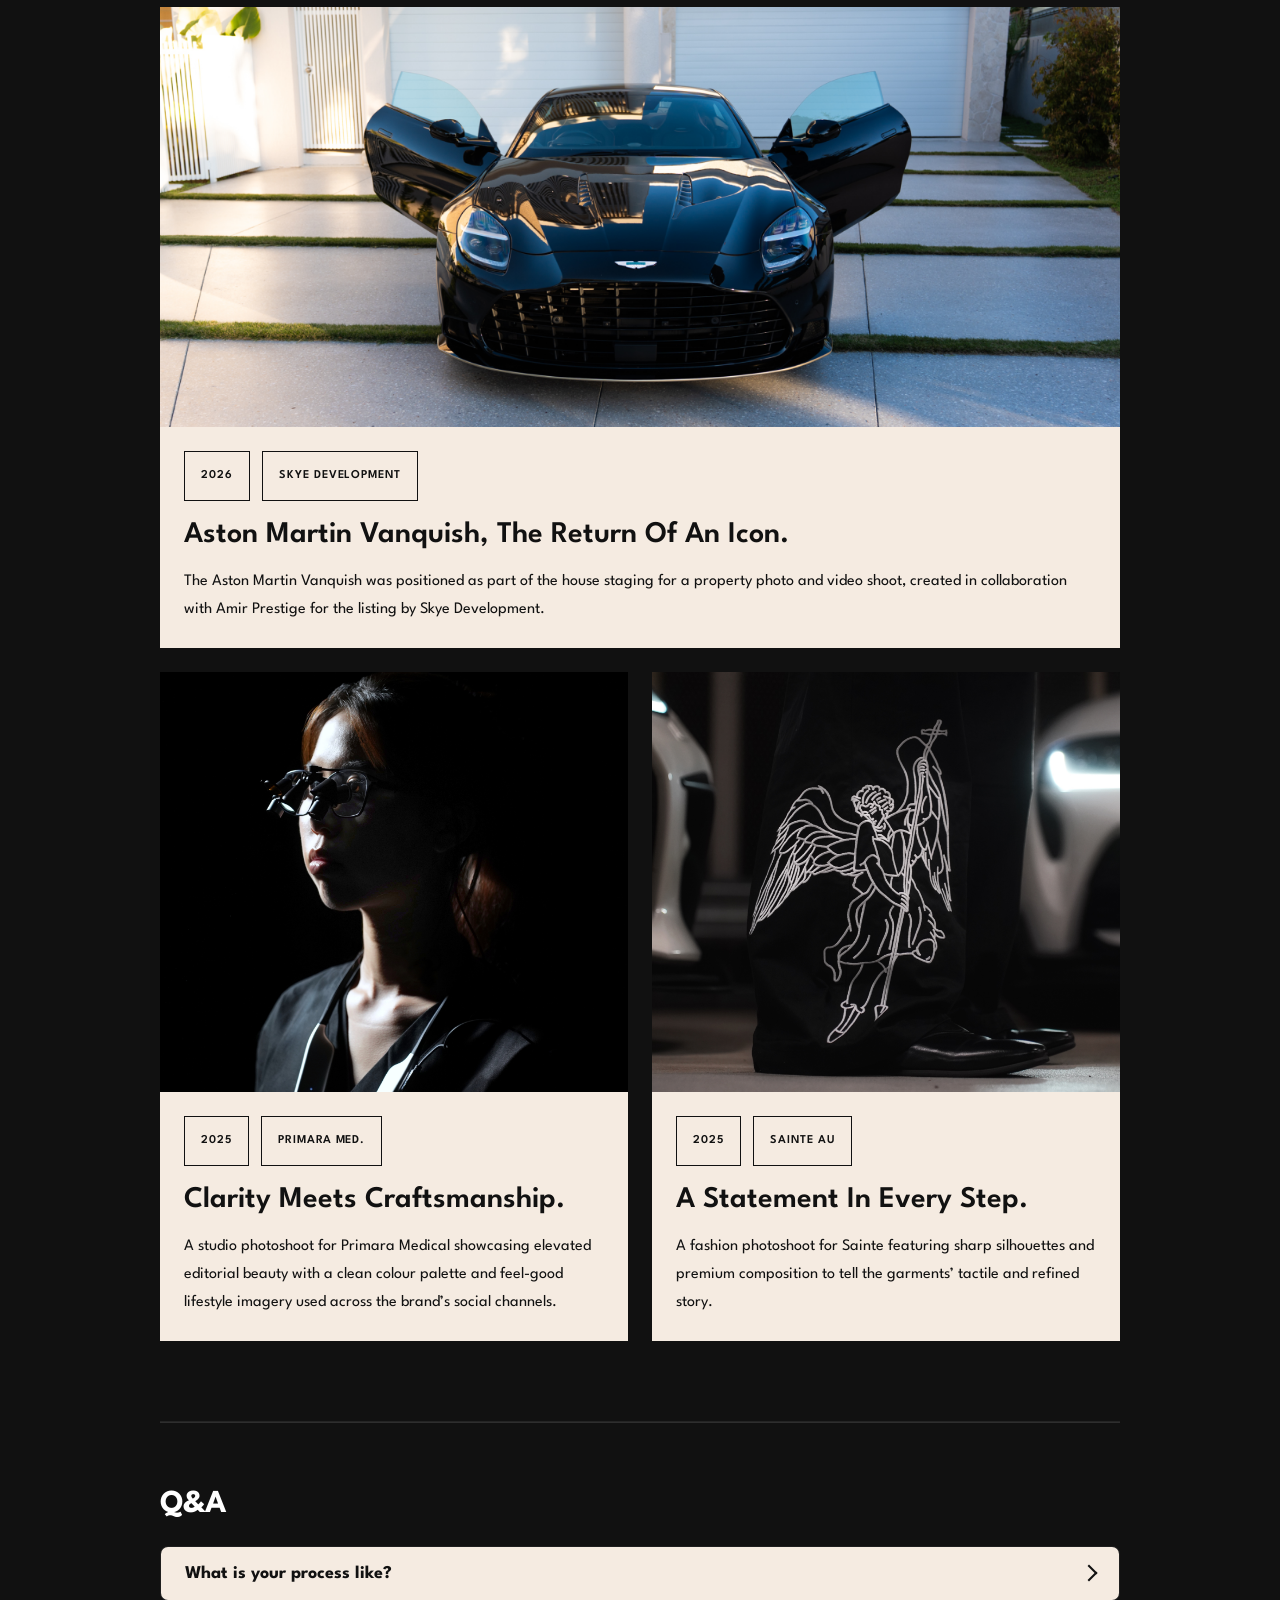
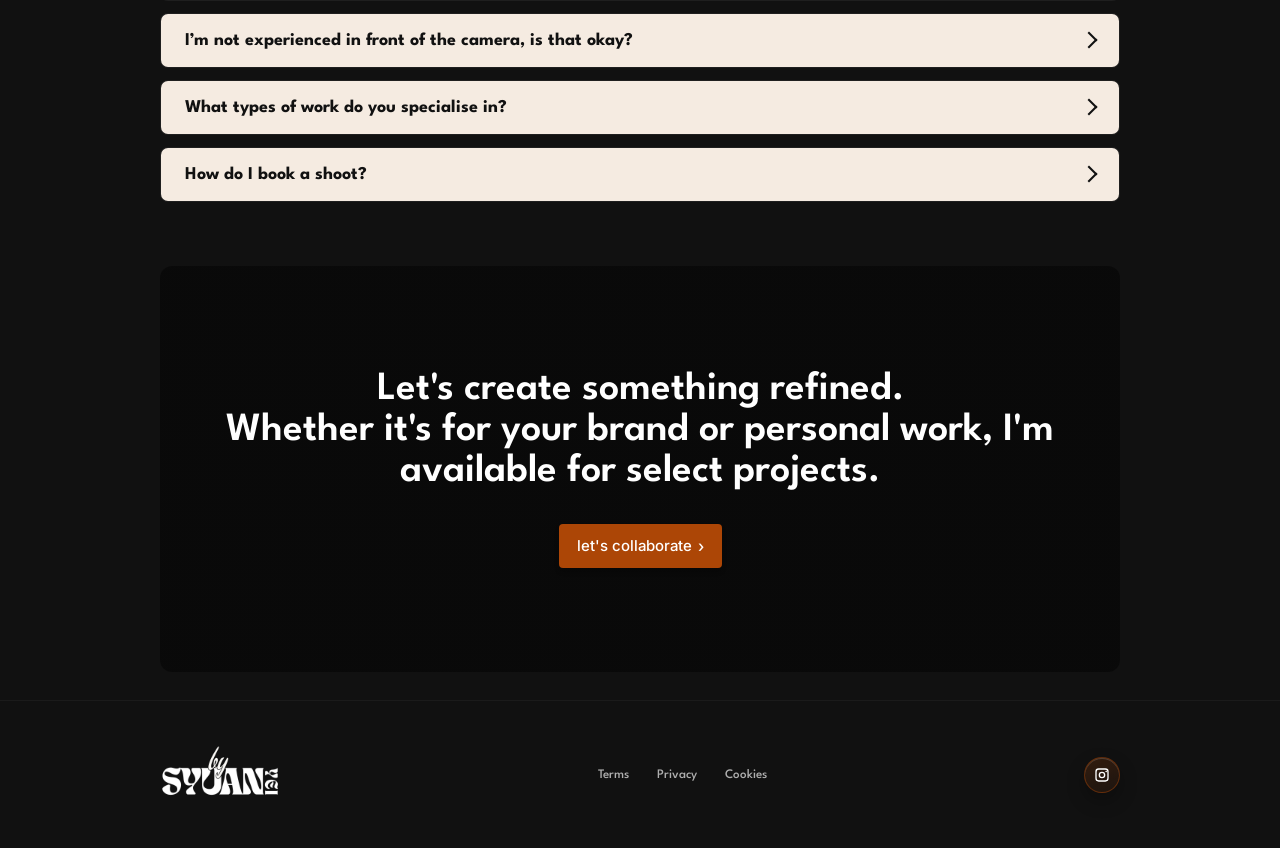
==== commit 34e103cb: "Add files via upload" ====
--- a/index.html
+++ b/index.html
@@ -5,6 +5,7 @@
     <meta name="viewport" content="width=device-width, initial-scale=1.0">
     <title>BySyuan | Photography & Videography</title>
     <link rel="stylesheet" href="styles.css">
+    <script src="page-transition.js" defer></script>
 </head>
 <body>
 
@@ -30,9 +31,8 @@
 
         <!-- Hero Section -->
         <section class="hero-section">
-            <video class="hero-video" autoplay muted loop playsinline preload="metadata">
-                <source src="assets/videos/hero-reel.mp4" type="video/mp4; codecs=&quot;avc1.42E01E&quot;">
-                Your browser does not support the video tag.
+            <video class="hero-video" autoplay muted loop playsinline>
+                <source src="assets/videos/hero reel.mp4" type="video/mp4">
             </video>
 
             <div class="hero-overlay"></div>
@@ -45,7 +45,7 @@
                 <div class="hero-text-content">
                     <h1 class="hero-heading">
                         I turn your ideas into visuals worth<br>
-                        <span class="hero-break">keeping.</span>
+                        <span class="hero-break"><span class="hero-rotator"><span class="hero-rotator-word">keeping.</span></span></span>
                     </h1>
                     <div class="hero-actions">
                         <a href="#about" class="cta-link cta-link--orange">Explore</a>
@@ -84,9 +84,8 @@
         <section class="brand-statement-section">
             <div class="brand-statement-wrapper">
                 <figure class="brand-statement-media">
-                    <video class="brand-statement-video" autoplay muted loop playsinline preload="metadata">
-                        <source src="assets/videos/statement.mp4" type="video/mp4; codecs=&quot;avc1.42E01E&quot;">
-                        Your browser does not support the video tag.
+                    <video class="brand-statement-video" autoplay muted loop playsinline>
+                        <source src="assets/videos/statement.mp4" type="video/mp4">
                     </video>
                 </figure>
                 <div class="brand-statement-copy">
@@ -219,6 +218,30 @@
 
     </main>
 
+    <div class="lightbox" id="site-lightbox" aria-hidden="true" hidden>
+        <div class="lightbox-backdrop" data-lightbox-close></div>
+        <button class="lightbox-close" type="button" aria-label="Close image preview">
+            <span aria-hidden="true">&times;</span>
+        </button>
+        <button class="lightbox-nav lightbox-nav--prev" type="button" aria-label="Previous image">
+            <span aria-hidden="true">&#10094;</span>
+        </button>
+        <button class="lightbox-nav lightbox-nav--next" type="button" aria-label="Next image">
+            <span aria-hidden="true">&#10095;</span>
+        </button>
+        <div class="lightbox-stage" role="dialog" aria-modal="true" aria-label="Image preview">
+            <figure class="lightbox-figure">
+                <img class="lightbox-image lightbox-image--primary" alt="">
+                <img class="lightbox-image lightbox-image--secondary" alt="">
+            </figure>
+            <div class="lightbox-loader" aria-hidden="true"></div>
+            <div class="lightbox-caption">
+                <h3 class="lightbox-caption-title"></h3>
+                <p class="lightbox-caption-text"></p>
+            </div>
+        </div>
+    </div>
+
     <!-- Footer -->
     <footer class="site-footer">
         <div class="footer-wrapper">
@@ -238,39 +261,19 @@
 
             <div class="footer-right">
                 <div class="social-media">
-                    <a href="#" class="social-btn" aria-label="LinkedIn">in</a>
-                    <a href="#" class="social-btn" aria-label="Facebook">f</a>
-                    <a href="#" class="social-btn" aria-label="Website">↗</a>
+                    <a href="https://instagram.com/bysyuan" class="social-btn" aria-label="Instagram" target="_blank" rel="noreferrer">
+                        <svg class="social-icon" viewBox="0 0 24 24" aria-hidden="true" focusable="false">
+                            <path fill="currentColor" d="M7 2h10a5 5 0 0 1 5 5v10a5 5 0 0 1-5 5H7a5 5 0 0 1-5-5V7a5 5 0 0 1 5-5Zm0 2a3 3 0 0 0-3 3v10a3 3 0 0 0 3 3h10a3 3 0 0 0 3-3V7a3 3 0 0 0-3-3H7Zm11.25 1.5a1.25 1.25 0 1 1 0 2.5 1.25 1.25 0 0 1 0-2.5ZM12 7a5 5 0 1 1 0 10 5 5 0 0 1 0-10Zm0 2a3 3 0 1 0 0 6 3 3 0 0 0 0-6Z" />
+                        </svg>
+                    </a>
                 </div>
             </div>
         </div>
     </footer>
 
     <script>
-    // Mobile-safe video error handling
+    // Accessible accordion behaviour for Q&A
     document.addEventListener('DOMContentLoaded', function () {
-        // Monitor videos for load failures and add fallback styling
-        const videos = document.querySelectorAll('video');
-        videos.forEach((video) => {
-            video.addEventListener('error', function () {
-                console.warn('Video failed to load:', this.src);
-                this.style.backgroundColor = '#000';
-                this.parentElement.style.backgroundColor = '#000';
-            });
-            
-            // Ensure autoplay works on mobile (requires muted + playsinline)
-            video.addEventListener('loadedmetadata', function () {
-                // Force play attempt after metadata loads
-                const playPromise = this.play();
-                if (playPromise !== undefined) {
-                    playPromise.catch(error => {
-                        console.warn('Video autoplay failed:', error);
-                    });
-                }
-            });
-        });
-
-        // Accessible accordion behaviour for Q&A
         const accordion = document.getElementById('faq-accordion');
         if (!accordion) return;
         accordion.addEventListener('click', (e) => {
@@ -306,6 +309,350 @@
                     toggle.setAttribute('aria-expanded', 'false');
                 });
             });
+        }
+
+        // Editorial lightbox for About + Selected Work images
+        const lightbox = document.getElementById('site-lightbox');
+        if (lightbox) {
+            const stage = lightbox.querySelector('.lightbox-stage');
+            const figure = lightbox.querySelector('.lightbox-figure');
+            const closeButton = lightbox.querySelector('.lightbox-close');
+            const prevButton = lightbox.querySelector('.lightbox-nav--prev');
+            const nextButton = lightbox.querySelector('.lightbox-nav--next');
+            const captionTitle = lightbox.querySelector('.lightbox-caption-title');
+            const captionText = lightbox.querySelector('.lightbox-caption-text');
+            const primaryImage = lightbox.querySelector('.lightbox-image--primary');
+            const secondaryImage = lightbox.querySelector('.lightbox-image--secondary');
+            const prefersReducedMotion = window.matchMedia('(prefers-reduced-motion: reduce)').matches;
+            const transitionMs = prefersReducedMotion ? 120 : 420;
+
+            const selectedWorkItems = Array.from(document.querySelectorAll('.project-card .project-card-media img')).map((img) => {
+                const card = img.closest('.project-card');
+                const title = card ? card.querySelector('h3') : null;
+                const description = card ? card.querySelector('p') : null;
+                return {
+                    element: img,
+                    src: img.currentSrc || img.src,
+                    alt: img.alt || 'Selected work image',
+                    title: title ? title.textContent.trim() : 'Selected Work',
+                    description: description ? description.textContent.trim() : ''
+                };
+            });
+
+            const aboutImage = document.querySelector('.about-photo');
+            const aboutItem = aboutImage
+                ? {
+                    element: aboutImage,
+                    src: aboutImage.currentSrc || aboutImage.src,
+                    alt: aboutImage.alt || 'About image',
+                    title: 'About',
+                    description: "A portrait from the About section."
+                }
+                : null;
+
+            const state = {
+                isOpen: false,
+                activeSlot: 'primary',
+                activeIndex: 0,
+                activeGroup: null,
+                loadingToken: 0,
+                activeNaturalWidth: 0,
+                activeNaturalHeight: 0
+            };
+
+            function fitFigureToImage(naturalWidth, naturalHeight) {
+                if (!figure || !naturalWidth || !naturalHeight) return;
+                const maxWidth = Math.min(window.innerWidth * 0.94, 1240);
+                const maxHeight = window.innerHeight * 0.74;
+                const ratio = naturalWidth / naturalHeight;
+
+                let fittedWidth = maxWidth;
+                let fittedHeight = fittedWidth / ratio;
+
+                if (fittedHeight > maxHeight) {
+                    fittedHeight = maxHeight;
+                    fittedWidth = fittedHeight * ratio;
+                }
+
+                figure.style.width = `${Math.max(1, fittedWidth)}px`;
+                figure.style.height = `${Math.max(1, fittedHeight)}px`;
+            }
+
+            function setCaption(item) {
+                if (!captionTitle || !captionText) return;
+                captionTitle.textContent = item.title || '';
+                captionText.textContent = item.description || '';
+                captionText.style.display = item.description ? '' : 'none';
+            }
+
+            function clearImageClasses(imageEl) {
+                imageEl.className = 'lightbox-image';
+            }
+
+            function getSlots() {
+                const incoming = state.activeSlot === 'primary' ? secondaryImage : primaryImage;
+                const outgoing = state.activeSlot === 'primary' ? primaryImage : secondaryImage;
+                return { incoming, outgoing };
+            }
+
+            function applyNavVisibility() {
+                const showNav = state.activeGroup === 'selected' && selectedWorkItems.length > 1;
+                if (prevButton) prevButton.hidden = !showNav;
+                if (nextButton) nextButton.hidden = !showNav;
+            }
+
+            function preloadAndShow(item, direction, immediate) {
+                if (!item) return;
+                state.loadingToken += 1;
+                const token = state.loadingToken;
+                lightbox.classList.add('is-loading');
+
+                const loader = new Image();
+                loader.onload = function () {
+                    if (token !== state.loadingToken) return;
+
+                    state.activeNaturalWidth = loader.naturalWidth;
+                    state.activeNaturalHeight = loader.naturalHeight;
+                    fitFigureToImage(state.activeNaturalWidth, state.activeNaturalHeight);
+
+                    const slots = getSlots();
+                    const incoming = slots.incoming;
+                    const outgoing = slots.outgoing;
+
+                    incoming.src = item.src;
+                    incoming.alt = item.alt || '';
+                    setCaption(item);
+
+                    clearImageClasses(incoming);
+                    clearImageClasses(outgoing);
+
+                    if (immediate || prefersReducedMotion) {
+                        incoming.classList.add('is-current');
+                        outgoing.classList.remove('is-current');
+                        state.activeSlot = state.activeSlot === 'primary' ? 'secondary' : 'primary';
+                        lightbox.classList.remove('is-loading');
+                        return;
+                    }
+
+                    incoming.classList.add('is-current', direction === 'prev' ? 'is-enter-prev' : 'is-enter-next');
+                    outgoing.classList.add('is-current', direction === 'prev' ? 'is-exit-prev' : 'is-exit-next');
+
+                    requestAnimationFrame(() => {
+                        incoming.classList.add('is-enter-active');
+                        outgoing.classList.add('is-exit-active');
+                    });
+
+                    window.setTimeout(() => {
+                        clearImageClasses(outgoing);
+                        incoming.className = 'lightbox-image is-current';
+                        state.activeSlot = state.activeSlot === 'primary' ? 'secondary' : 'primary';
+                        lightbox.classList.remove('is-loading');
+                    }, transitionMs);
+                };
+
+                loader.onerror = function () {
+                    if (token !== state.loadingToken) return;
+                    lightbox.classList.remove('is-loading');
+                };
+
+                loader.src = item.src;
+            }
+
+            function getCurrentSelectedItem() {
+                return selectedWorkItems[state.activeIndex] || null;
+            }
+
+            function showSelectedAt(index, direction, immediate) {
+                if (!selectedWorkItems.length) return;
+                const total = selectedWorkItems.length;
+                state.activeIndex = (index + total) % total;
+                const item = getCurrentSelectedItem();
+                preloadAndShow(item, direction, immediate);
+            }
+
+            function openLightbox(group, index) {
+                state.isOpen = true;
+                state.activeGroup = group;
+                applyNavVisibility();
+
+                lightbox.hidden = false;
+                lightbox.setAttribute('aria-hidden', 'false');
+                document.body.classList.add('lightbox-open');
+
+                clearImageClasses(primaryImage);
+                clearImageClasses(secondaryImage);
+                state.activeSlot = 'primary';
+
+                if (group === 'selected') {
+                    showSelectedAt(index, 'next', true);
+                } else if (aboutItem) {
+                    preloadAndShow(aboutItem, 'next', true);
+                }
+
+                requestAnimationFrame(() => {
+                    lightbox.classList.add('is-open');
+                });
+            }
+
+            function closeLightbox() {
+                if (!state.isOpen) return;
+                state.isOpen = false;
+                lightbox.classList.remove('is-open', 'is-loading');
+                lightbox.setAttribute('aria-hidden', 'true');
+                document.body.classList.remove('lightbox-open');
+
+                window.setTimeout(() => {
+                    if (state.isOpen) return;
+                    lightbox.hidden = true;
+                    clearImageClasses(primaryImage);
+                    clearImageClasses(secondaryImage);
+                    state.activeGroup = null;
+                    state.activeNaturalWidth = 0;
+                    state.activeNaturalHeight = 0;
+                    if (figure) {
+                        figure.style.removeProperty('width');
+                        figure.style.removeProperty('height');
+                    }
+                }, transitionMs);
+            }
+
+            function goNext() {
+                if (!state.isOpen || state.activeGroup !== 'selected') return;
+                showSelectedAt(state.activeIndex + 1, 'next', false);
+            }
+
+            function goPrev() {
+                if (!state.isOpen || state.activeGroup !== 'selected') return;
+                showSelectedAt(state.activeIndex - 1, 'prev', false);
+            }
+
+            selectedWorkItems.forEach((item, index) => {
+                item.element.classList.add('lightbox-target-image');
+                item.element.setAttribute('role', 'button');
+                item.element.setAttribute('tabindex', '0');
+                item.element.setAttribute('aria-label', 'Open selected work image');
+
+                item.element.addEventListener('click', () => openLightbox('selected', index));
+                item.element.addEventListener('keydown', (event) => {
+                    if (event.key === 'Enter' || event.key === ' ') {
+                        event.preventDefault();
+                        openLightbox('selected', index);
+                    }
+                });
+            });
+
+            if (aboutItem) {
+                aboutItem.element.classList.add('lightbox-target-image');
+                aboutItem.element.setAttribute('role', 'button');
+                aboutItem.element.setAttribute('tabindex', '0');
+                aboutItem.element.setAttribute('aria-label', 'Open about image');
+
+                aboutItem.element.addEventListener('click', () => openLightbox('about', 0));
+                aboutItem.element.addEventListener('keydown', (event) => {
+                    if (event.key === 'Enter' || event.key === ' ') {
+                        event.preventDefault();
+                        openLightbox('about', 0);
+                    }
+                });
+            }
+
+            lightbox.addEventListener('click', (event) => {
+                if (event.target.closest('[data-lightbox-close]') || event.target === lightbox) {
+                    closeLightbox();
+                }
+            });
+
+            if (closeButton) {
+                closeButton.addEventListener('click', closeLightbox);
+            }
+
+            if (nextButton) {
+                nextButton.addEventListener('click', goNext);
+            }
+
+            if (prevButton) {
+                prevButton.addEventListener('click', goPrev);
+            }
+
+            document.addEventListener('keydown', (event) => {
+                if (!state.isOpen) return;
+                if (event.key === 'Escape') {
+                    closeLightbox();
+                    return;
+                }
+                if (state.activeGroup !== 'selected') return;
+                if (event.key === 'ArrowRight') {
+                    event.preventDefault();
+                    goNext();
+                }
+                if (event.key === 'ArrowLeft') {
+                    event.preventDefault();
+                    goPrev();
+                }
+            });
+
+            if (stage) {
+                stage.addEventListener('click', (event) => {
+                    event.stopPropagation();
+                });
+            }
+
+            window.addEventListener('resize', () => {
+                if (!state.isOpen) return;
+                if (!state.activeNaturalWidth || !state.activeNaturalHeight) return;
+                fitFigureToImage(state.activeNaturalWidth, state.activeNaturalHeight);
+            });
+        }
+
+        // Hero heading rotating word (slot-machine style vertical transition)
+        const heroRotator = document.querySelector('.hero-rotator');
+        if (heroRotator) {
+            const words = [
+                { text: 'keeping.', color: 'var(--color-cta)', duration: 2000 },
+                { text: 'sharing.', color: 'var(--color-hero-navy)', duration: 2000 },
+                { text: 'feeling.', color: 'var(--color-hero-pink)', duration: 2000 },
+                { text: 'framing.', color: 'var(--color-hero-coral)', duration: 2000 },
+                { text: 'everything.', color: 'var(--color-hero-gold)', duration: 5000 }
+            ];
+
+            let currentIndex = 0;
+            let activeWord = heroRotator.querySelector('.hero-rotator-word');
+
+            if (activeWord) {
+                activeWord.textContent = words[currentIndex].text;
+                activeWord.style.color = words[currentIndex].color;
+            }
+
+            const transitionDurationMs = 500;
+
+            function cycleWord() {
+                const nextIndex = (currentIndex + 1) % words.length;
+                const nextWordConfig = words[nextIndex];
+
+                const nextWord = document.createElement('span');
+                nextWord.className = 'hero-rotator-word is-entering';
+                nextWord.textContent = nextWordConfig.text;
+                nextWord.style.color = nextWordConfig.color;
+                heroRotator.appendChild(nextWord);
+
+                requestAnimationFrame(() => {
+                    if (!activeWord) return;
+                    activeWord.classList.add('is-exiting');
+                    nextWord.classList.add('is-active');
+                    nextWord.classList.remove('is-entering');
+                });
+
+                window.setTimeout(() => {
+                    if (activeWord && activeWord.parentElement === heroRotator) {
+                        heroRotator.removeChild(activeWord);
+                    }
+                    activeWord = nextWord;
+                    currentIndex = nextIndex;
+                    window.setTimeout(cycleWord, words[currentIndex].duration);
+                }, transitionDurationMs);
+            }
+
+            window.setTimeout(cycleWord, words[currentIndex].duration);
         }
 
         // Heartbeat animation for CTA button when collaboration section is in view
--- a/styles.css
+++ b/styles.css
@@ -14,6 +14,10 @@
     --color-nav-bg: #111111;
     --color-cta: #AC4606;
     --color-accent: #AC4606;
+    --color-hero-navy: #1f3559;
+    --color-hero-pink: #f3c5d7;
+    --color-hero-coral: #e56b5d;
+    --color-hero-gold: #d9b44a;
 
     /* Spacing */
     --space-xs: 4px;
@@ -240,16 +244,7 @@
     left: 50%;
     transform: translate(-50%, -50%);
     object-fit: cover;
-    object-position: center;
     z-index: 0;
-    background: #000; /* Fallback background while video loads */
-}
-
-/* Mobile video optimization - use dynamic viewport height for URL bar handling */
-@supports (height: 100dvh) {
-    .hero-video {
-        height: 100dvh;
-    }
 }
 
 .hero-overlay {
@@ -278,6 +273,21 @@
     height: auto;
     margin: 0 auto;
     opacity: 0.95;
+    transform: scale(1);
+    transform-origin: center;
+    transition: transform 260ms cubic-bezier(0.22, 1, 0.36, 1);
+}
+
+@media (hover: hover) and (pointer: fine) {
+    .brand-mark-logo:hover {
+        transform: scale(1.08);
+    }
+}
+
+@media (prefers-reduced-motion: reduce) {
+    .brand-mark-logo {
+        transition: none;
+    }
 }
 
 .hero-section h1 {
@@ -309,6 +319,77 @@
     display: block;
     margin-top: 6px;
     line-height: 1;
+}
+
+.hero-rotator {
+    position: relative;
+    display: inline-block;
+    height: 1em;
+    min-width: 10ch;
+    overflow: hidden;
+    vertical-align: top;
+    perspective: 800px;
+}
+
+.hero-rotator-word {
+    position: absolute;
+    top: 0;
+    left: 0;
+    width: 100%;
+    line-height: 1;
+    white-space: nowrap;
+    transform: translateY(0);
+    opacity: 1;
+    transform-origin: 50% 60%;
+    will-change: transform, opacity, filter;
+}
+
+.hero-rotator-word.is-entering {
+    transform: translateY(108%) scale(0.99) rotateX(-10deg);
+    opacity: 0;
+    filter: blur(3px);
+}
+
+.hero-rotator-word.is-active {
+    animation: heroWordIn 500ms cubic-bezier(0.16, 1, 0.3, 1) both;
+}
+
+.hero-rotator-word.is-exiting {
+    animation: heroWordOut 500ms cubic-bezier(0.55, 0.06, 0.68, 0.19) both;
+}
+
+@keyframes heroWordIn {
+    0% {
+        transform: translateY(108%) scale(0.99) rotateX(-10deg);
+        opacity: 0;
+        filter: blur(3px);
+    }
+    70% {
+        transform: translateY(-4%) scale(1.008) rotateX(2deg);
+        opacity: 1;
+        filter: blur(0);
+    }
+    100% {
+        transform: translateY(0) scale(1) rotateX(0deg);
+        opacity: 1;
+        filter: blur(0);
+    }
+}
+
+@keyframes heroWordOut {
+    0% {
+        transform: translateY(0) scale(1) rotateX(0deg);
+        opacity: 1;
+        filter: blur(0);
+    }
+    25% {
+        opacity: 0.15;
+    }
+    100% {
+        transform: translateY(-108%) scale(0.99) rotateX(8deg);
+        opacity: 0;
+        filter: blur(3px);
+    }
 }
 
 .hero-actions {
@@ -436,9 +517,7 @@
     width: 100%;
     height: auto;
     object-fit: cover;
-    object-position: center;
-    min-height: 280px;
-    background: #000; /* Fallback background while video loads */
+    min-height: 420px;
 }
 
 .brand-statement-copy {
@@ -634,6 +713,29 @@
     opacity: 0.95;
 }
 
+.hero-actions .cta-link {
+    transition: transform 0.24s cubic-bezier(0.16, 1, 0.3, 1), box-shadow 0.24s ease, background-color 0.24s ease, color 0.24s ease, border-color 0.24s ease;
+}
+
+.hero-actions .cta-link:hover,
+.hero-actions .cta-link:focus-visible {
+    transform: translateY(-3px) scale(1.03);
+    opacity: 1;
+    box-shadow: 0 12px 24px rgba(0, 0, 0, 0.3), 0 0 0 3px rgba(255, 255, 255, 0.12);
+}
+
+.hero-actions .cta-link--orange:hover,
+.hero-actions .cta-link--orange:focus-visible {
+    background: #c1520c;
+}
+
+.hero-actions .cta-link--white:hover,
+.hero-actions .cta-link--white:focus-visible {
+    background: #DECFC2;
+    color: #111111;
+    border-color: #DECFC2;
+}
+
 /* Heartbeat animation for CTA button */
 .cta-link--heartbeat {
     position: relative;
@@ -925,6 +1027,16 @@
     object-position: center center;
 }
 
+@media (min-width: 901px) and (hover: hover) and (pointer: fine) {
+    .project-card-media img {
+        transition: transform 0.3s ease;
+    }
+
+    .project-card:hover .project-card-media img {
+        transform: scale(1.03);
+    }
+}
+
 .project-card-copy {
     padding: 24px;
     background: #f5ebe1;
@@ -948,6 +1060,38 @@
 
 .project-card--landscape-wide .project-card-media img {
     object-position: center center;
+}
+
+@media (min-width: 901px) and (hover: hover) and (pointer: fine) {
+    .hero-brand-block,
+    .brand-logo,
+    .footer-brand-link,
+    .about-media-container,
+    .project-card-media,
+    .work-item-media,
+    .contact-image-figure {
+        overflow: hidden;
+    }
+
+    .hero-brand-block img,
+    .brand-logo img,
+    .footer-brand-link img,
+    .about-media-container img,
+    .project-card-media img,
+    .work-item-media img,
+    .contact-image-figure img {
+        transition: transform 0.3s ease;
+    }
+
+    .hero-brand-block:hover img,
+    .brand-logo:hover img,
+    .footer-brand-link:hover img,
+    .about-media-container:hover img,
+    .project-card-media:hover img,
+    .work-item-media:hover img,
+    .contact-image-figure:hover img {
+        transform: scale(1.03);
+    }
 }
 
 
@@ -1110,31 +1254,39 @@
     justify-content: center;
     width: 48px;
     height: 48px;
-    border: 1px solid rgba(255, 255, 255, 0.3);
+    border: 1px solid rgba(172, 70, 6, 0.45);
     border-radius: 50%;
-    background: transparent;
+    background: linear-gradient(160deg, rgba(172, 70, 6, 0.22), rgba(172, 70, 6, 0.08));
+    box-shadow: 0 10px 22px rgba(0, 0, 0, 0.3), inset 0 1px 0 rgba(255, 255, 255, 0.16);
     cursor: pointer;
-    transition: border-color 0.3s ease, transform 0.2s ease;
+    transition: transform 0.25s cubic-bezier(0.16, 1, 0.3, 1), border-color 0.25s ease, background 0.25s ease, box-shadow 0.25s ease;
     padding: 0;
 }
 
 .works-scroll-indicator:hover {
-    border-color: rgba(255, 255, 255, 0.6);
-    transform: translateY(2px);
+    border-color: rgba(172, 70, 6, 0.9);
+    transform: translateY(-2px) scale(1.06);
+    background: linear-gradient(160deg, rgba(172, 70, 6, 0.45), rgba(172, 70, 6, 0.2));
+    box-shadow: 0 16px 30px rgba(0, 0, 0, 0.35), 0 0 0 4px rgba(172, 70, 6, 0.14);
+}
+
+.works-scroll-indicator:focus-visible {
+    outline: 2px solid #ffffff;
+    outline-offset: 2px;
 }
 
 .works-scroll-arrow {
     display: block;
     width: 12px;
     height: 12px;
-    border-bottom: 2px solid rgba(255, 255, 255, 0.5);
-    border-right: 2px solid rgba(255, 255, 255, 0.5);
+    border-bottom: 2px solid rgba(255, 255, 255, 0.9);
+    border-right: 2px solid rgba(255, 255, 255, 0.9);
     transform: rotate(45deg);
     transition: border-color 0.3s ease;
 }
 
 .works-scroll-indicator:hover .works-scroll-arrow {
-    border-color: rgba(255, 255, 255, 0.8);
+    border-color: rgba(255, 255, 255, 1);
 }
 
 .all-works-content {
@@ -1154,6 +1306,54 @@
     grid-template-columns: repeat(2, 1fr);
     gap: 24px;
     width: 100%;
+}
+
+.works-instagram-cta {
+    margin-top: 128px;
+    display: flex;
+    align-items: center;
+    justify-content: center;
+    gap: 12px;
+    text-align: center;
+}
+
+.works-instagram-text {
+    margin: 0;
+    color: #ffffff;
+    font-family: 'League Spartan', sans-serif;
+    font-size: clamp(1.1rem, 1.8vw, 1.45rem);
+    font-weight: 600;
+    line-height: 1.25;
+    letter-spacing: 0.01em;
+    text-shadow: 0 6px 20px rgba(0, 0, 0, 0.35);
+}
+
+.works-instagram-link {
+    display: inline-flex;
+    align-items: center;
+    justify-content: center;
+    width: 36px;
+    height: 36px;
+    border-radius: 50%;
+    border: 1px solid rgba(172, 70, 6, 0.45);
+    color: #ffffff;
+    background: linear-gradient(160deg, rgba(172, 70, 6, 0.22), rgba(172, 70, 6, 0.08));
+    box-shadow: 0 8px 18px rgba(0, 0, 0, 0.28), inset 0 1px 0 rgba(255, 255, 255, 0.16);
+    text-decoration: none;
+    transition: transform 0.25s cubic-bezier(0.16, 1, 0.3, 1), border-color 0.25s ease, color 0.25s ease, background 0.25s ease, box-shadow 0.25s ease;
+}
+
+.works-instagram-link:hover {
+    transform: translateY(-2px) scale(1.1);
+    border-color: rgba(172, 70, 6, 0.9);
+    color: #ffffff;
+    background: linear-gradient(160deg, rgba(172, 70, 6, 0.45), rgba(172, 70, 6, 0.2));
+    box-shadow: 0 14px 28px rgba(0, 0, 0, 0.34), 0 0 0 4px rgba(172, 70, 6, 0.14);
+}
+
+.works-instagram-link:focus-visible {
+    outline: 2px solid #ffffff;
+    outline-offset: 2px;
 }
 
 .work-item {
@@ -1246,6 +1446,12 @@
     .works-grid {
         grid-template-columns: 1fr;
         gap: 16px;
+    }
+
+    .works-instagram-cta {
+        margin-top: 24px;
+        flex-direction: column;
+        gap: 10px;
     }
 
     .work-item--portrait {
@@ -1473,19 +1679,380 @@
     width: 36px;
     height: 36px;
     border-radius: 50%;
-    border: 1px solid rgba(255,255,255,0.06);
-    color: rgba(255,255,255,0.85);
-    background: transparent;
+    border: 1px solid rgba(172, 70, 6, 0.45);
+    color: #ffffff;
+    background: linear-gradient(160deg, rgba(172, 70, 6, 0.22), rgba(172, 70, 6, 0.08));
+    box-shadow: 0 8px 18px rgba(0, 0, 0, 0.28), inset 0 1px 0 rgba(255, 255, 255, 0.16);
     font-family: 'Inter', sans-serif;
     font-size: 14px;
     text-decoration: none;
-    transition: transform 0.3s cubic-bezier(0.16, 1, 0.3, 1), border-color 0.3s ease, color 0.3s ease;
+    transition: transform 0.25s cubic-bezier(0.16, 1, 0.3, 1), border-color 0.25s ease, color 0.25s ease, background 0.25s ease, box-shadow 0.25s ease;
 }
 
 .social-btn:hover {
-    transform: scale(1.08);
-    border-color: rgba(255,255,255,0.15);
-    color: rgba(255,255,255,1);
+    transform: translateY(-2px) scale(1.1);
+    border-color: rgba(172, 70, 6, 0.9);
+    color: #ffffff;
+    background: linear-gradient(160deg, rgba(172, 70, 6, 0.45), rgba(172, 70, 6, 0.2));
+    box-shadow: 0 14px 28px rgba(0, 0, 0, 0.34), 0 0 0 4px rgba(172, 70, 6, 0.14);
+}
+
+.social-btn:focus-visible {
+    outline: 2px solid #ffffff;
+    outline-offset: 2px;
+}
+
+.social-icon {
+    width: 16px;
+    height: 16px;
+    display: block;
+}
+
+.page-transition-overlay {
+    position: fixed;
+    inset: 0;
+    z-index: 3000;
+    display: grid;
+    place-items: center;
+    background: rgba(10, 10, 10, 0.98);
+    opacity: 0;
+    pointer-events: none;
+    transition: opacity 360ms cubic-bezier(0.16, 1, 0.3, 1);
+}
+
+.page-transition-overlay.is-active {
+    opacity: 1;
+    pointer-events: auto;
+}
+
+.page-transition-overlay.is-fading-out {
+    opacity: 0;
+}
+
+.page-transition-logo-stack {
+    position: absolute;
+    left: 50%;
+    top: calc(50% - 60px);
+    transform: translate(-50%, -50%);
+    width: clamp(280px, 40vw, 480px);
+}
+
+.page-transition-logo {
+    width: 100%;
+    height: auto;
+    user-select: none;
+    pointer-events: none;
+}
+
+.page-transition-logo--base {
+    filter: grayscale(1) saturate(0) brightness(0.62) contrast(1.05);
+    opacity: 0.92;
+}
+
+.page-transition-logo--fill {
+    position: absolute;
+    inset: 0;
+    clip-path: inset(0 100% 0 0);
+}
+
+.page-transition-overlay.is-revealing .page-transition-logo--fill {
+    animation: pageTransitionLogoFill 760ms cubic-bezier(0.2, 0.9, 0.22, 1) forwards;
+}
+
+@keyframes pageTransitionLogoFill {
+    from {
+        clip-path: inset(0 100% 0 0);
+    }
+    to {
+        clip-path: inset(0 0 0 0);
+    }
+}
+
+@media (prefers-reduced-motion: reduce) {
+    .page-transition-overlay,
+    .page-transition-logo--fill {
+        transition: none !important;
+        animation: none !important;
+    }
+}
+
+body.lightbox-open {
+    overflow: hidden;
+}
+
+.lightbox-target-image {
+    cursor: zoom-in;
+}
+
+.lightbox {
+    position: fixed;
+    inset: 0;
+    z-index: 120;
+    display: grid;
+    place-items: center;
+    opacity: 0;
+    pointer-events: none;
+    transition: opacity 280ms ease;
+}
+
+.lightbox.is-open {
+    opacity: 1;
+    pointer-events: auto;
+}
+
+.lightbox-backdrop {
+    position: absolute;
+    inset: 0;
+    background: rgba(8, 8, 8, 0.72);
+    -webkit-backdrop-filter: blur(10px);
+    backdrop-filter: blur(10px);
+}
+
+.lightbox-stage {
+    position: relative;
+    z-index: 1;
+    width: min(94vw, 1240px);
+    max-height: 92vh;
+    display: grid;
+    justify-items: center;
+    gap: 14px;
+    opacity: 0;
+    transform: scale(0.95);
+    transition: opacity 420ms cubic-bezier(0.16, 1, 0.3, 1), transform 420ms cubic-bezier(0.16, 1, 0.3, 1);
+}
+
+.lightbox.is-open .lightbox-stage {
+    opacity: 1;
+    transform: scale(1);
+}
+
+.lightbox-figure {
+    position: relative;
+    width: auto;
+    max-height: 74vh;
+    max-width: min(94vw, 1240px);
+    min-height: 0;
+    border-radius: 12px;
+    overflow: hidden;
+    box-shadow: 0 24px 64px rgba(0, 0, 0, 0.5), 0 0 0 1px rgba(255, 255, 255, 0.08);
+    background: rgba(11, 11, 11, 0.7);
+}
+
+.lightbox-image {
+    position: absolute;
+    inset: 0;
+    width: 100%;
+    height: 100%;
+    object-fit: contain;
+    opacity: 0;
+    transform: translateX(0) scale(1);
+    transition: opacity 420ms cubic-bezier(0.16, 1, 0.3, 1), transform 420ms cubic-bezier(0.16, 1, 0.3, 1);
+}
+
+.lightbox-image.is-current {
+    opacity: 1;
+}
+
+.lightbox-image.is-enter-next {
+    transform: translateX(7%) scale(0.985);
+    opacity: 0;
+}
+
+.lightbox-image.is-enter-prev {
+    transform: translateX(-7%) scale(0.985);
+    opacity: 0;
+}
+
+.lightbox-image.is-enter-active {
+    transform: translateX(0) scale(1);
+    opacity: 1;
+}
+
+.lightbox-image.is-exit-next {
+    transform: translateX(0) scale(1);
+    opacity: 1;
+}
+
+.lightbox-image.is-exit-next.is-exit-active {
+    transform: translateX(-7%) scale(0.985);
+    opacity: 0;
+}
+
+.lightbox-image.is-exit-prev {
+    transform: translateX(0) scale(1);
+    opacity: 1;
+}
+
+.lightbox-image.is-exit-prev.is-exit-active {
+    transform: translateX(7%) scale(0.985);
+    opacity: 0;
+}
+
+.lightbox-close,
+.lightbox-nav {
+    position: absolute;
+    z-index: 2;
+    display: inline-flex;
+    align-items: center;
+    justify-content: center;
+    border: 1px solid rgba(255, 255, 255, 0.22);
+    color: rgba(255, 255, 255, 0.9);
+    background: rgba(14, 14, 14, 0.52);
+    -webkit-backdrop-filter: blur(6px);
+    backdrop-filter: blur(6px);
+    cursor: pointer;
+    transition: transform 220ms cubic-bezier(0.16, 1, 0.3, 1), border-color 220ms ease, background 220ms ease, color 220ms ease;
+}
+
+.lightbox-close {
+    top: 26px;
+    right: 26px;
+    width: 44px;
+    height: 44px;
+    border-radius: 50%;
+    font-size: 28px;
+    line-height: 1;
+}
+
+.lightbox-nav {
+    top: 50%;
+    transform: translateY(-50%);
+    width: 46px;
+    height: 46px;
+    border-radius: 50%;
+    font-size: 24px;
+    line-height: 1;
+}
+
+.lightbox-nav--prev {
+    left: max(20px, 2vw);
+}
+
+.lightbox-nav--next {
+    right: max(20px, 2vw);
+}
+
+.lightbox-close:hover,
+.lightbox-nav:hover {
+    transform: translateY(-2px);
+    border-color: rgba(172, 70, 6, 0.8);
+    color: #ffffff;
+    background: rgba(172, 70, 6, 0.28);
+}
+
+.lightbox-nav--prev:hover,
+.lightbox-nav--next:hover {
+    transform: translateY(-50%) scale(1.04);
+}
+
+.lightbox-close:focus-visible,
+.lightbox-nav:focus-visible {
+    outline: 2px solid #ffffff;
+    outline-offset: 3px;
+}
+
+.lightbox-caption {
+    width: min(84vw, 860px);
+    text-align: center;
+    color: #ffffff;
+}
+
+.lightbox-caption-title {
+    margin: 0;
+    font-size: clamp(1.15rem, 2vw, 1.55rem);
+    line-height: 1.2;
+    font-weight: 600;
+}
+
+.lightbox-caption-text {
+    margin: 8px 0 0;
+    color: rgba(255, 255, 255, 0.84);
+    font-size: clamp(0.95rem, 1.3vw, 1.05rem);
+    line-height: 1.45;
+}
+
+.lightbox-loader {
+    position: absolute;
+    inset: 0;
+    z-index: 2;
+    display: grid;
+    place-items: center;
+    opacity: 0;
+    pointer-events: none;
+    transition: opacity 220ms ease;
+}
+
+.lightbox-loader::after {
+    content: '';
+    width: 30px;
+    height: 30px;
+    border-radius: 50%;
+    border: 2px solid rgba(255, 255, 255, 0.25);
+    border-top-color: rgba(255, 255, 255, 0.92);
+    animation: lightboxSpin 760ms linear infinite;
+}
+
+.lightbox.is-loading .lightbox-loader {
+    opacity: 1;
+}
+
+@keyframes lightboxSpin {
+    to {
+        transform: rotate(360deg);
+    }
+}
+
+@media (max-width: 900px) {
+    .lightbox-stage {
+        width: min(96vw, 1240px);
+        gap: 12px;
+    }
+
+    .lightbox-figure {
+        max-height: 70vh;
+        min-height: 0;
+    }
+
+    .lightbox-close {
+        top: 16px;
+        right: 16px;
+        width: 40px;
+        height: 40px;
+    }
+
+    .lightbox-nav {
+        width: 40px;
+        height: 40px;
+        font-size: 22px;
+    }
+
+    .lightbox-nav--prev {
+        left: 10px;
+    }
+
+    .lightbox-nav--next {
+        right: 10px;
+    }
+}
+
+@media (prefers-reduced-motion: reduce) {
+    .lightbox,
+    .lightbox-stage,
+    .lightbox-image,
+    .lightbox-loader,
+    .lightbox-close,
+    .lightbox-nav {
+        transition-duration: 1ms !important;
+        animation: none !important;
+    }
+
+    .lightbox-stage {
+        transform: none !important;
+    }
+
+    .lightbox-image {
+        transform: none !important;
+    }
 }
 
 @media (max-width: 900px) {
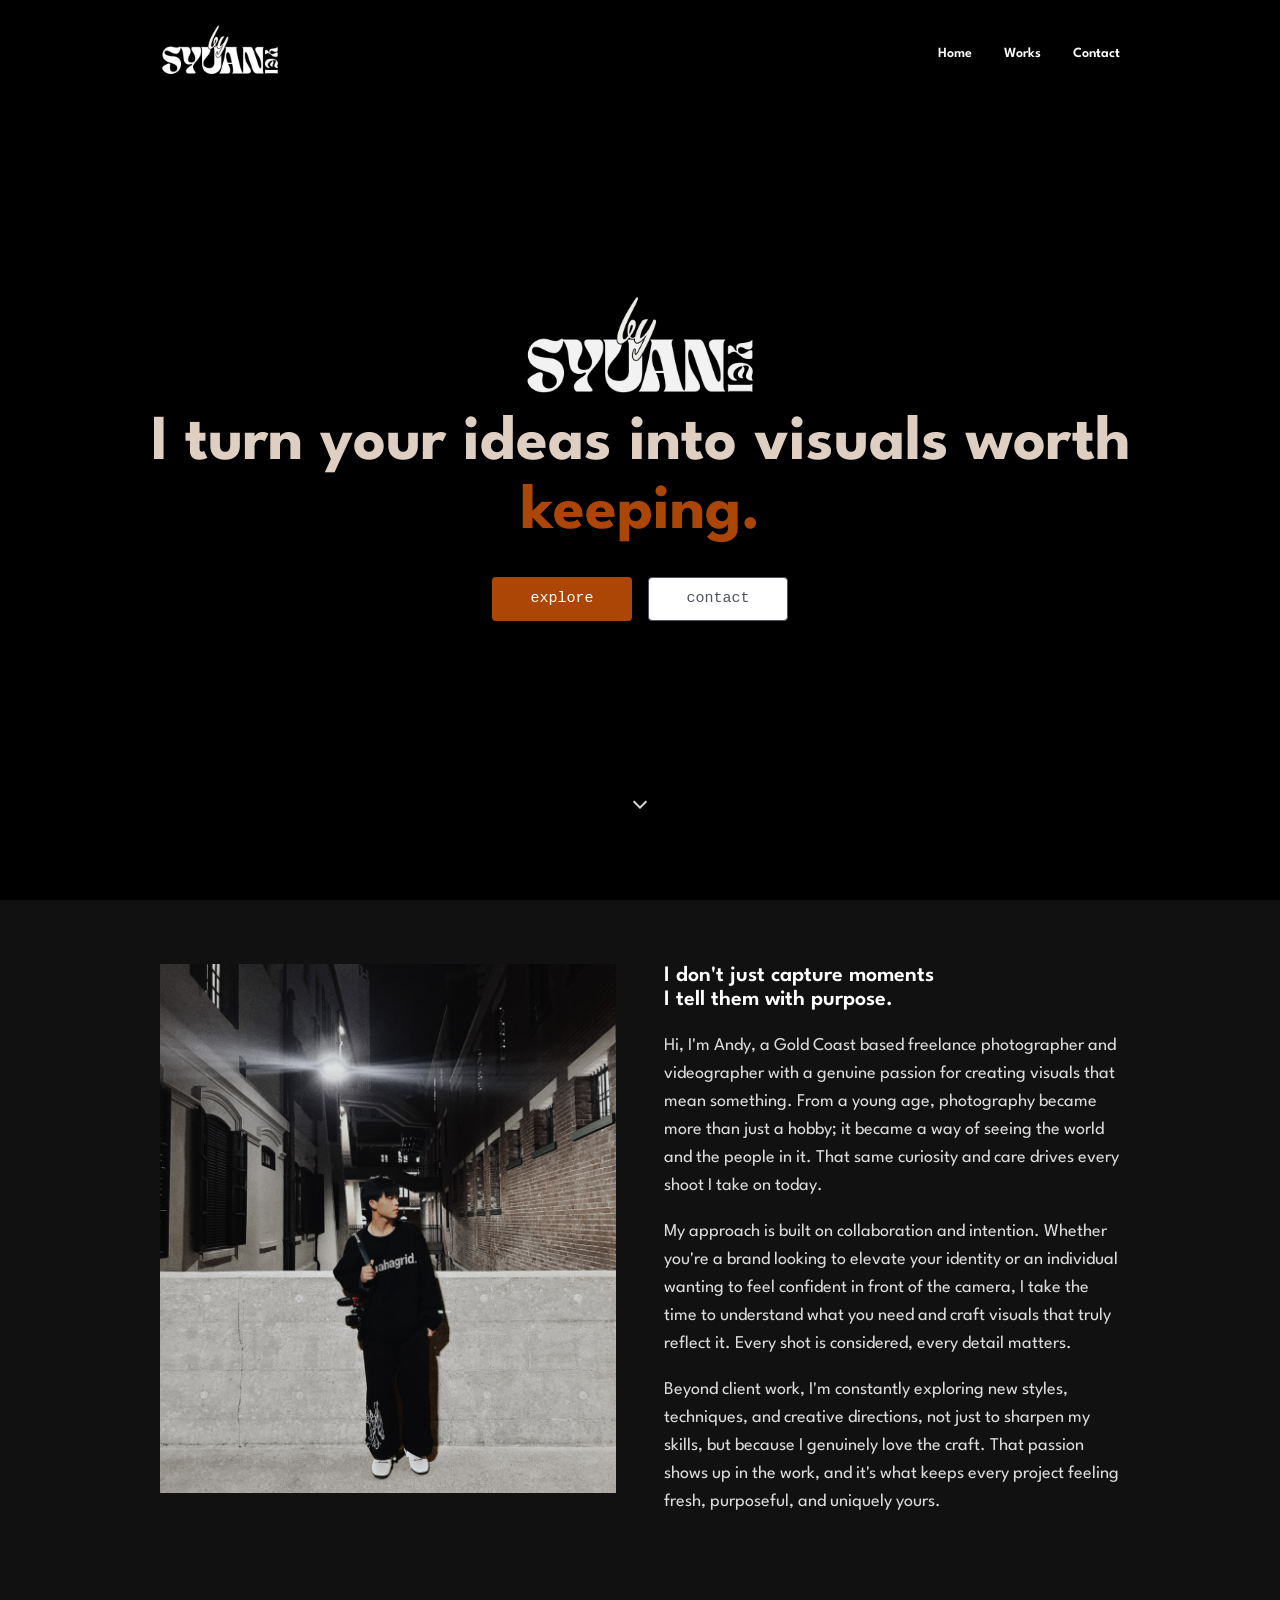
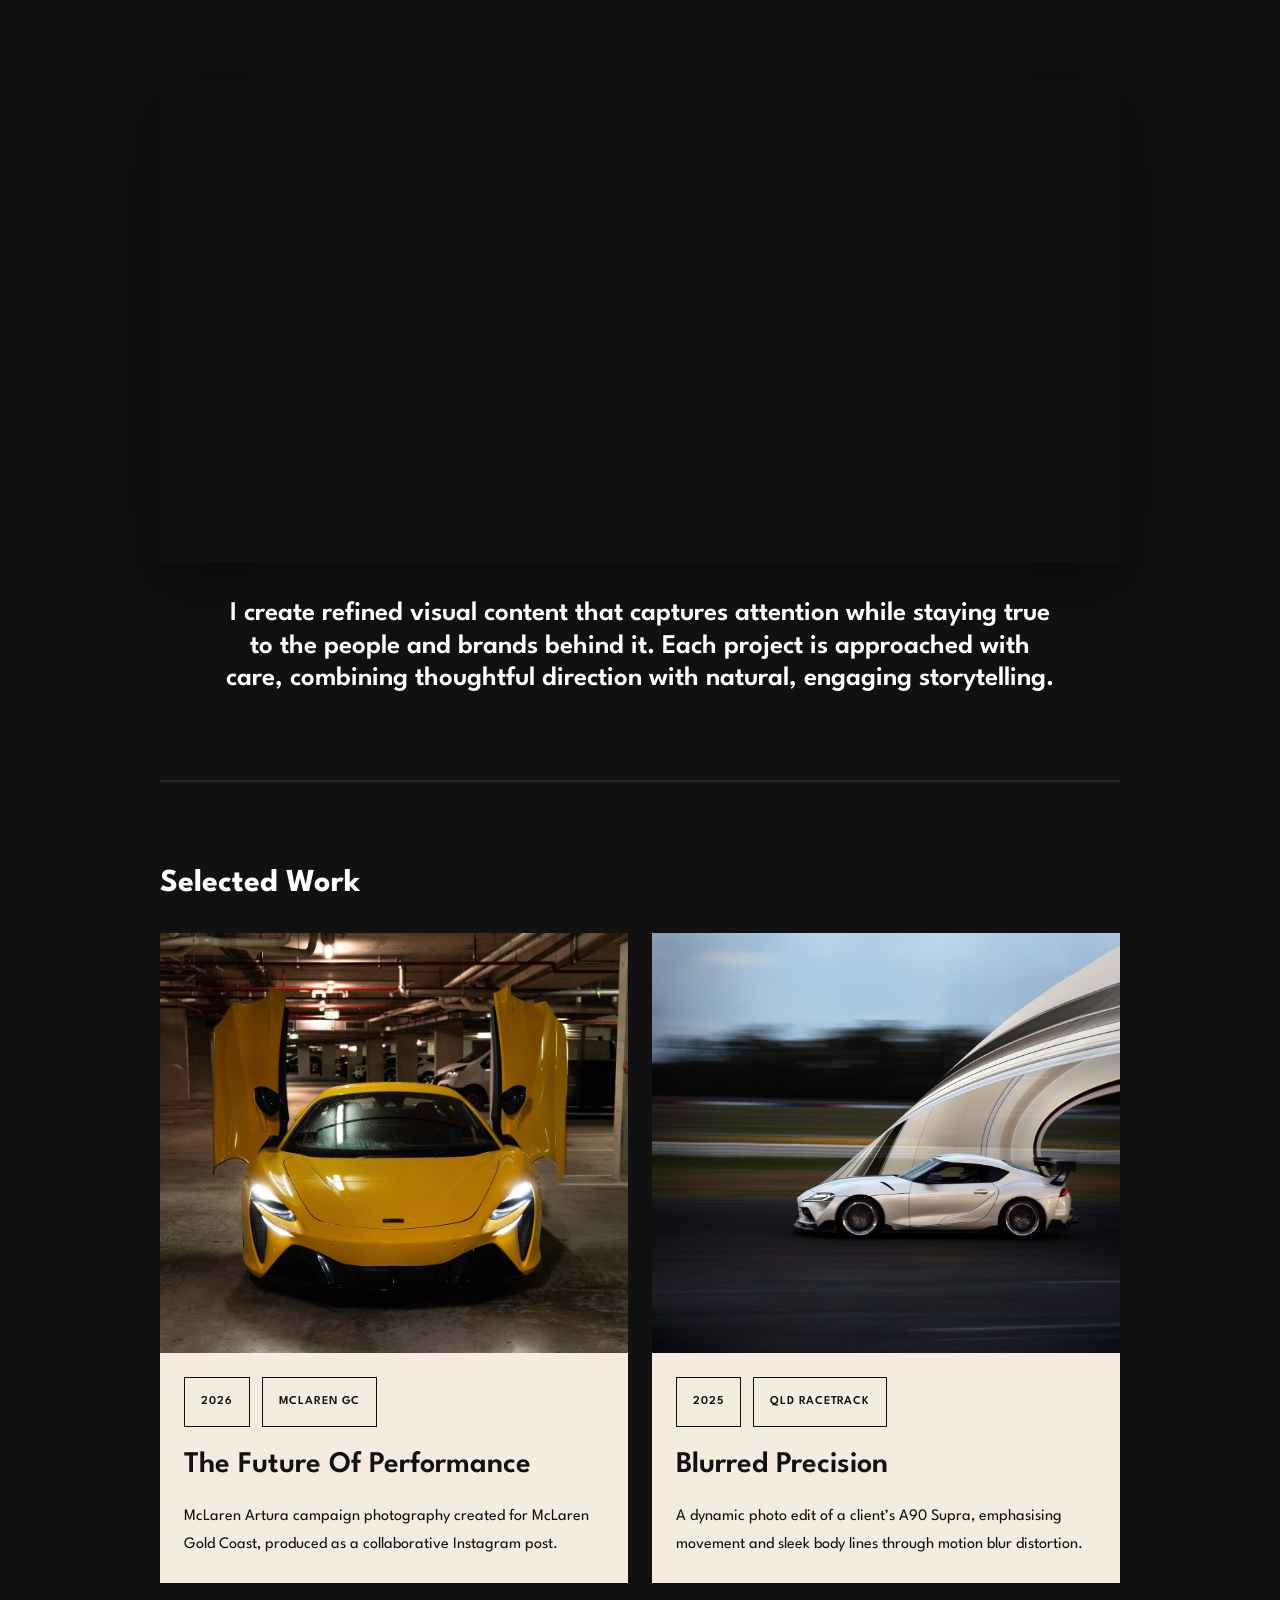
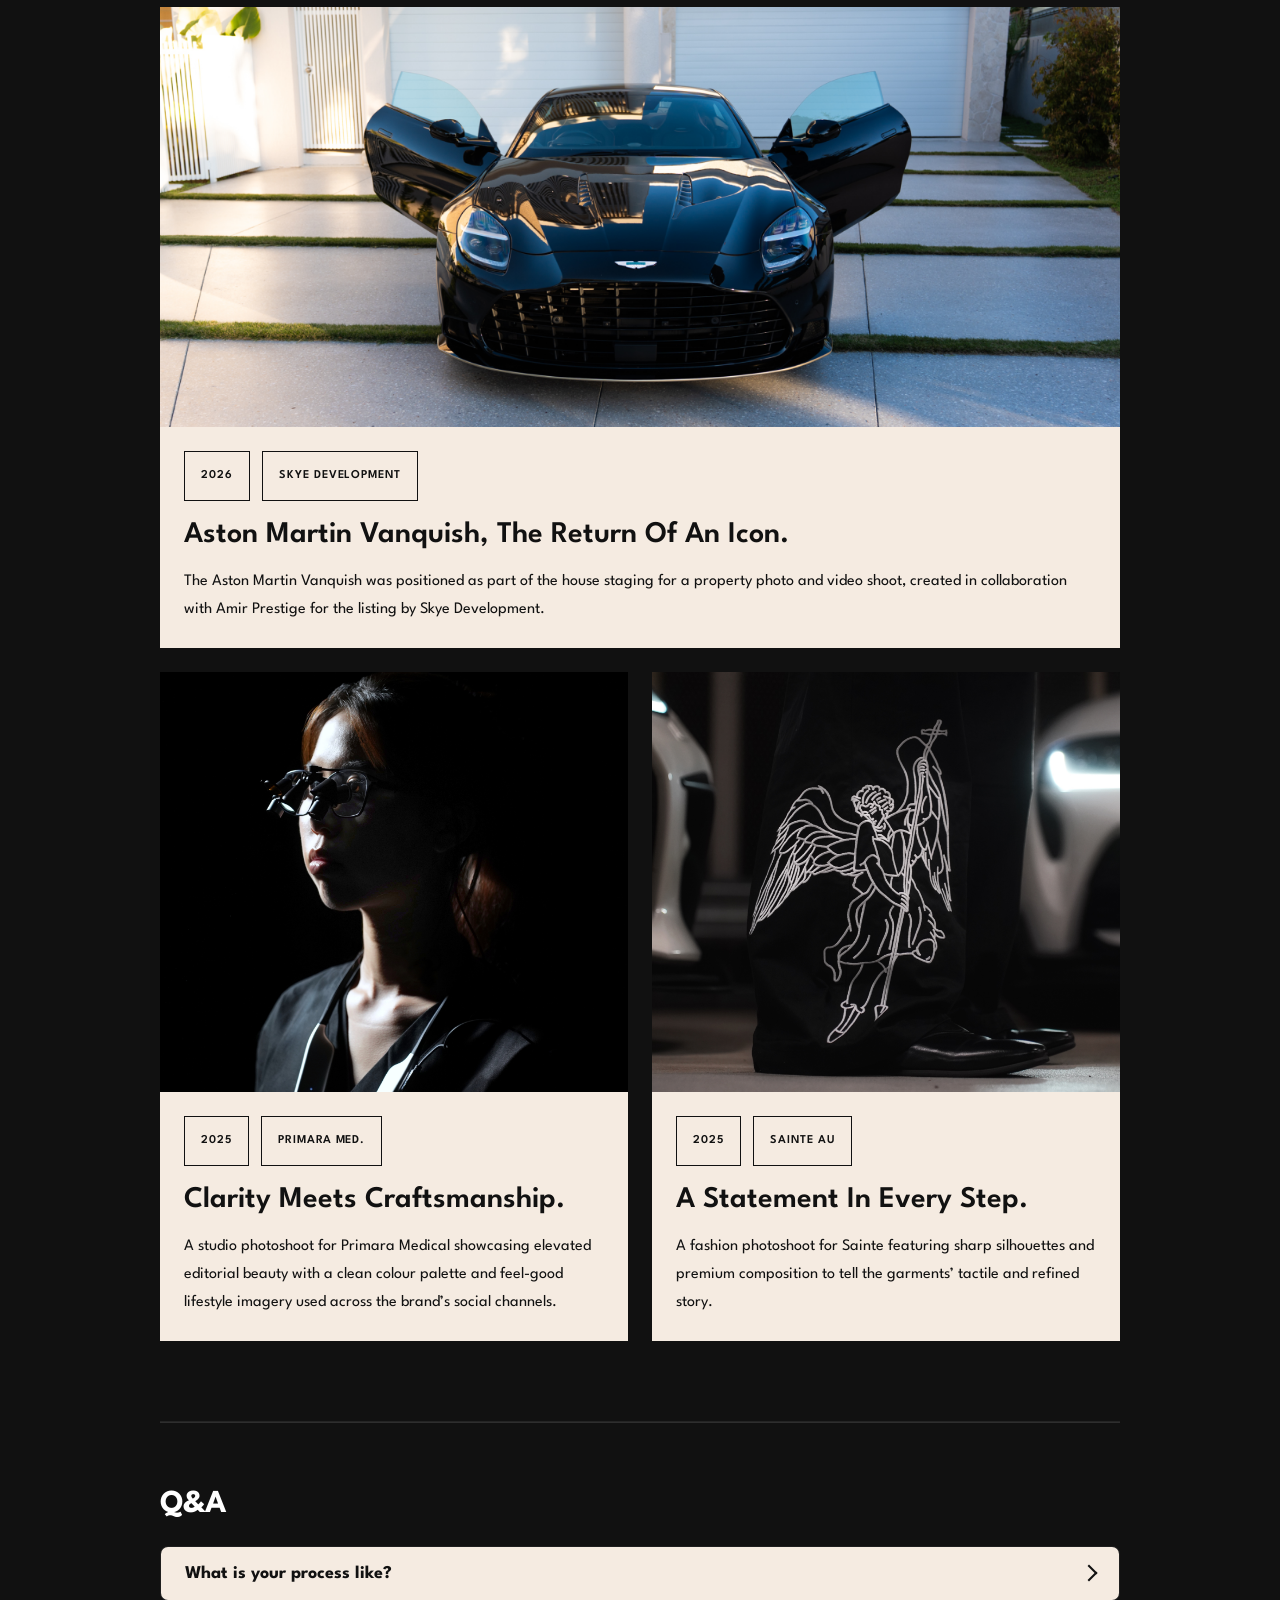
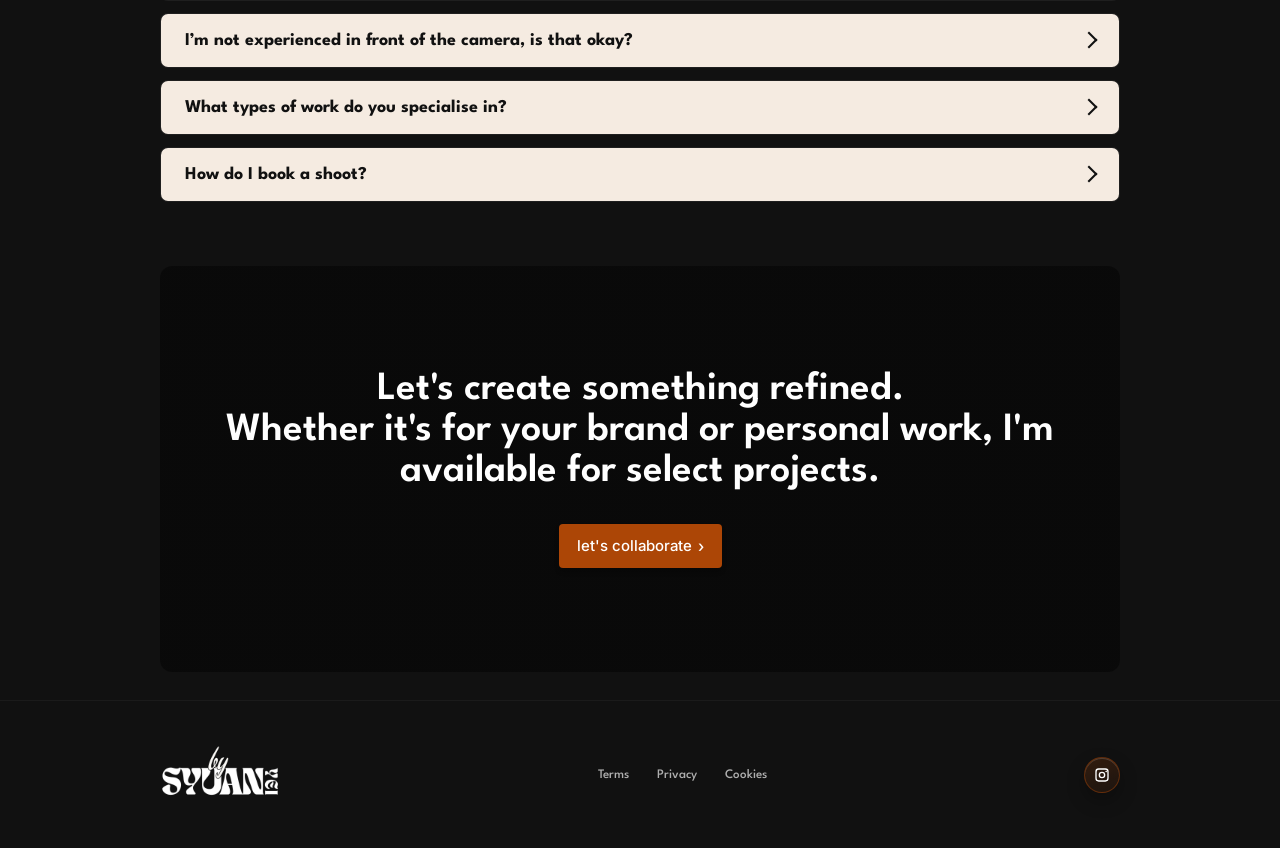
==== commit 7ca383a8: "Add files via upload" ====
--- a/index.html
+++ b/index.html
@@ -3,6 +3,13 @@
 <head>
     <meta charset="UTF-8">
     <meta name="viewport" content="width=device-width, initial-scale=1.0">
+    <script>
+        try {
+            if (sessionStorage.getItem('bysyuan-page-transition') === '1' && !window.matchMedia('(prefers-reduced-motion: reduce)').matches) {
+                document.documentElement.classList.add('page-transition-pending');
+            }
+        } catch (e) {}
+    </script>
     <title>BySyuan | Photography & Videography</title>
     <link rel="stylesheet" href="styles.css">
     <script src="page-transition.js" defer></script>
--- a/styles.css
+++ b/styles.css
@@ -36,6 +36,15 @@
 
 html {
     scroll-behavior: smooth;
+}
+
+html.page-transition-pending::before {
+    content: '';
+    position: fixed;
+    inset: 0;
+    z-index: 2999;
+    background: rgba(10, 10, 10, 0.98);
+    pointer-events: none;
 }
 
 @media (prefers-reduced-motion: reduce) {
